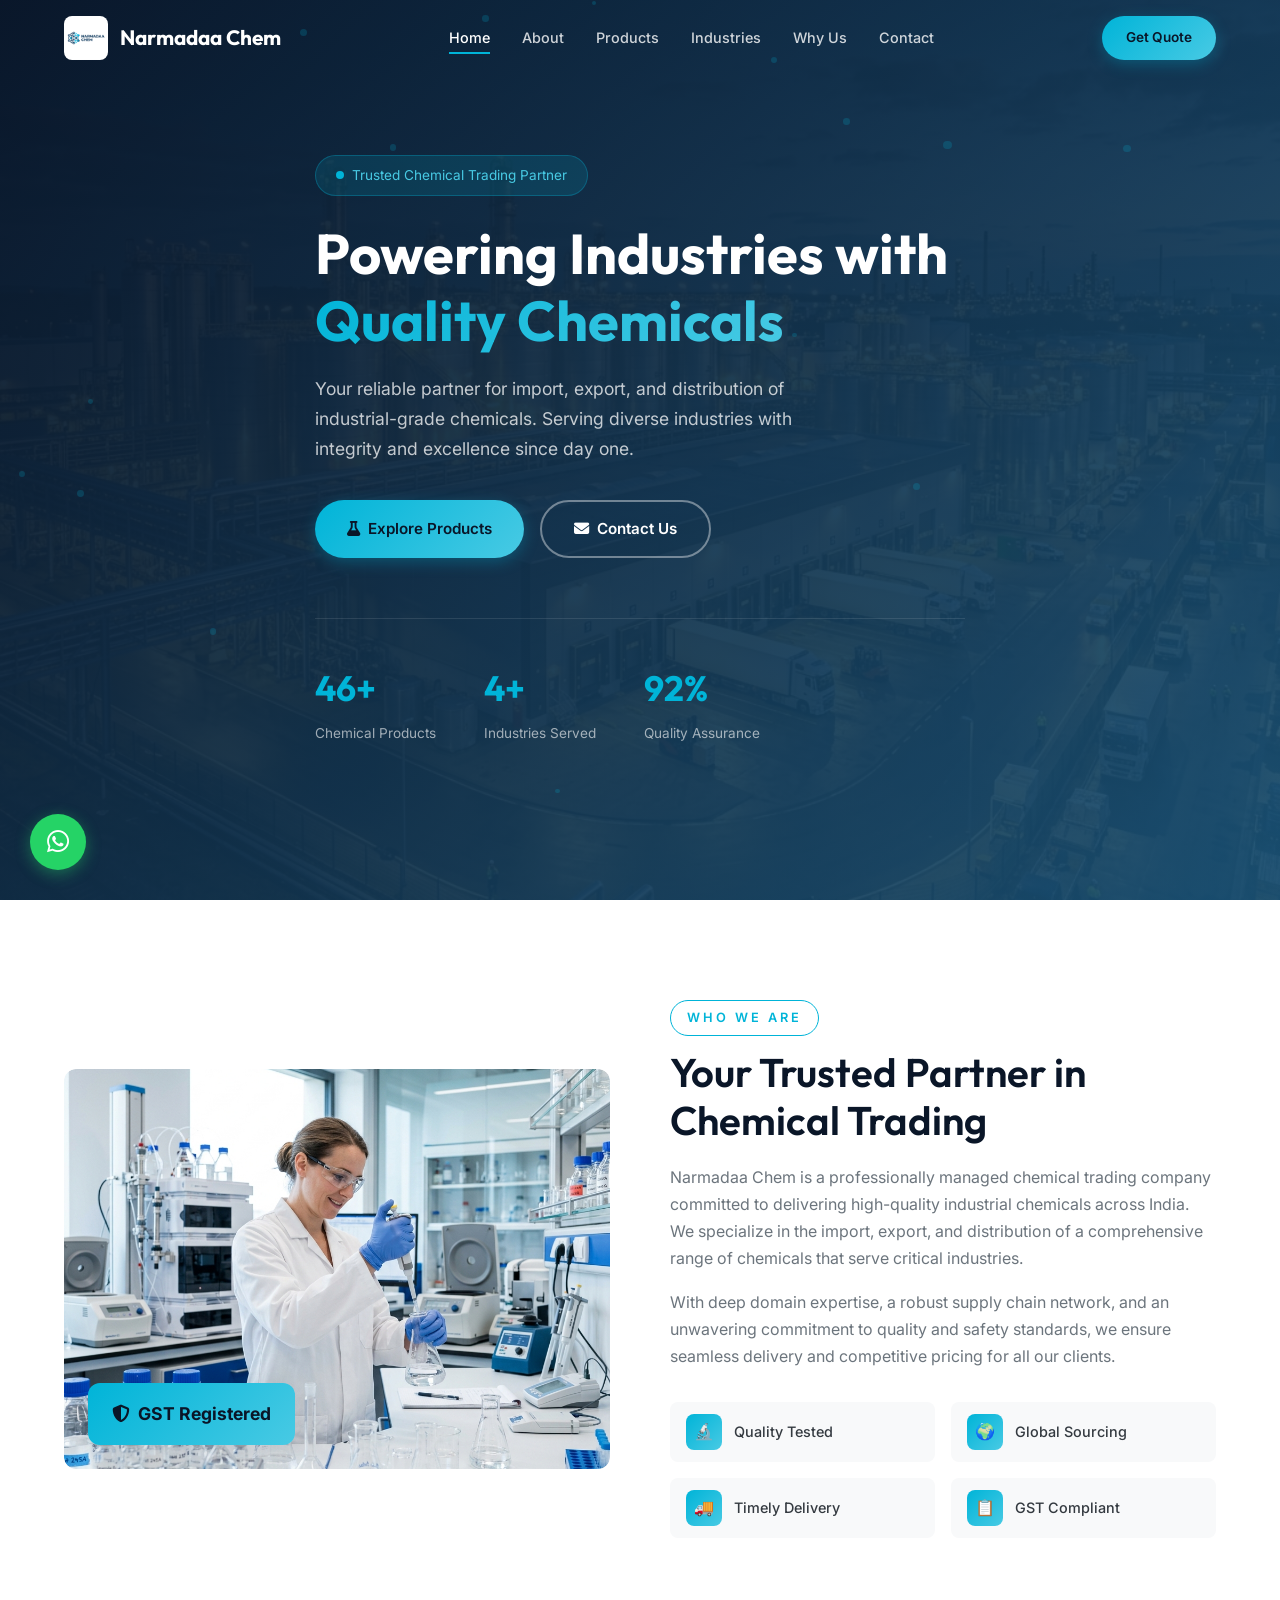
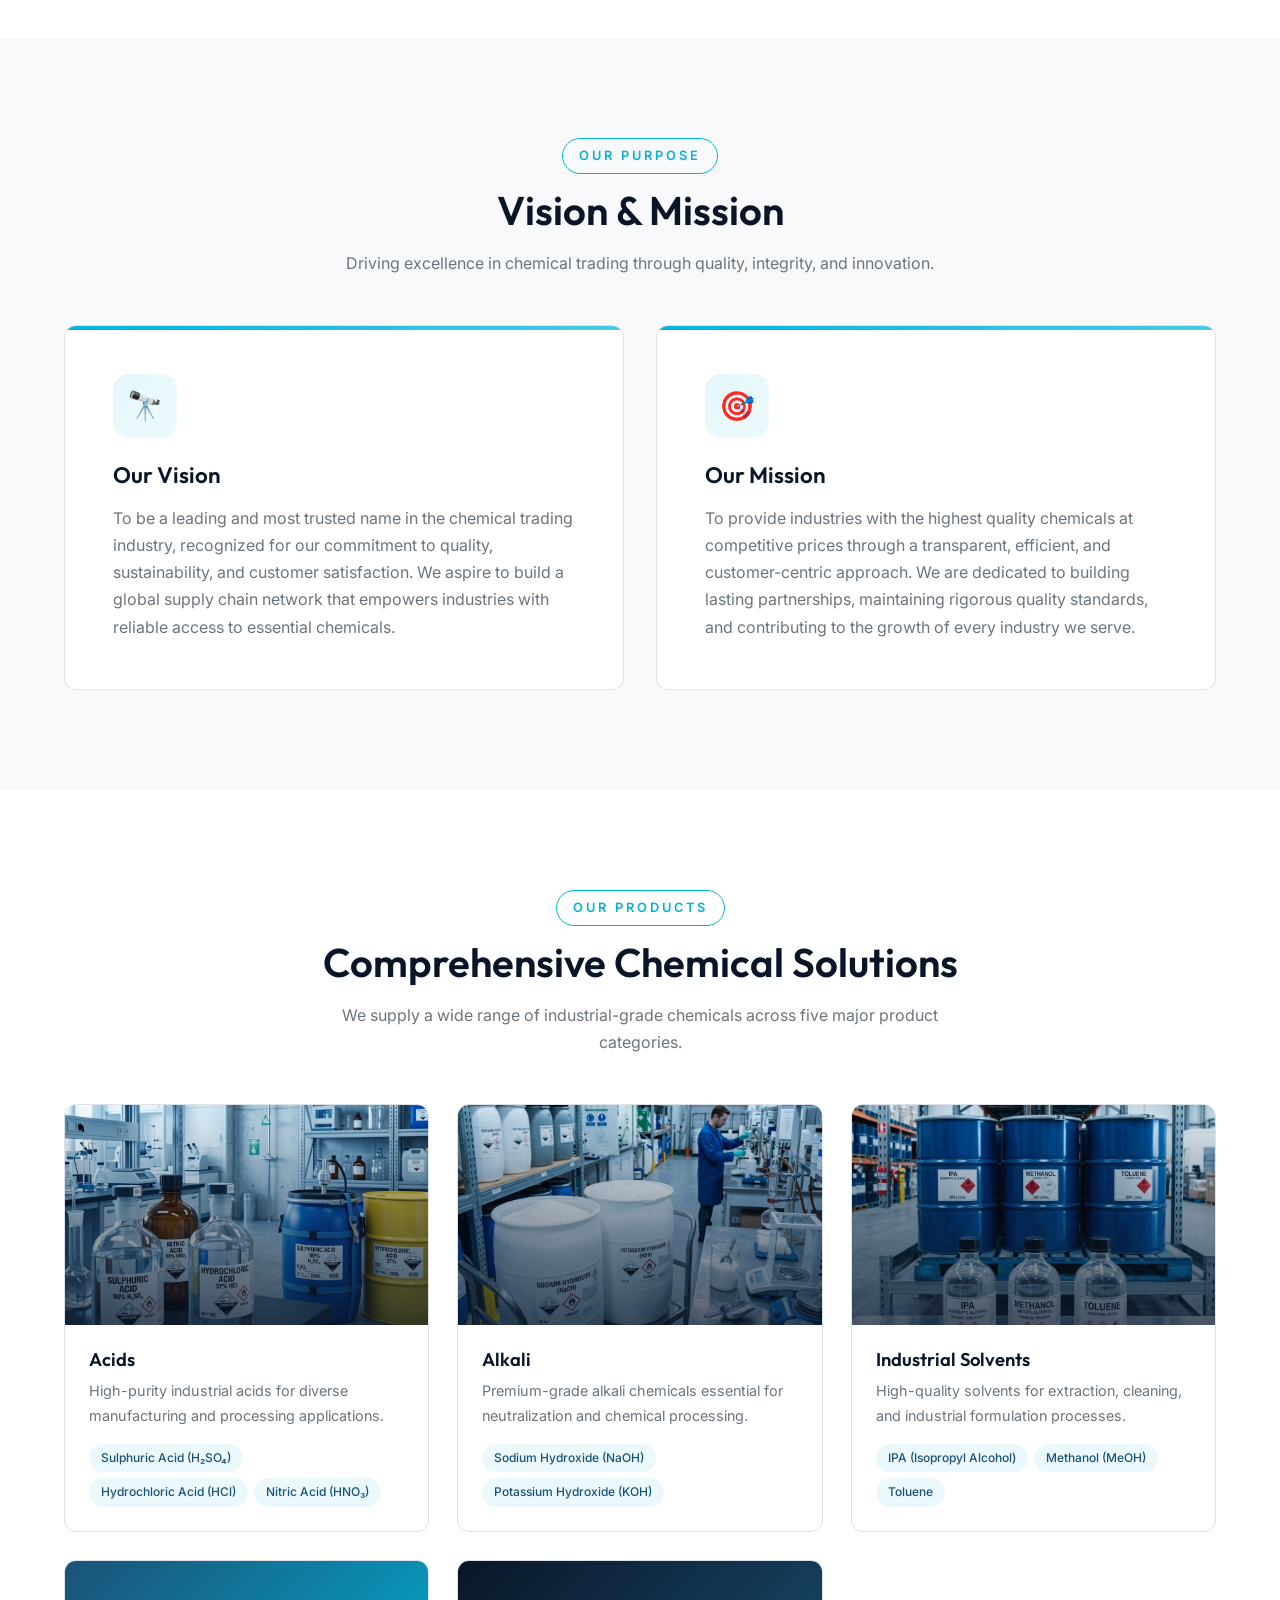
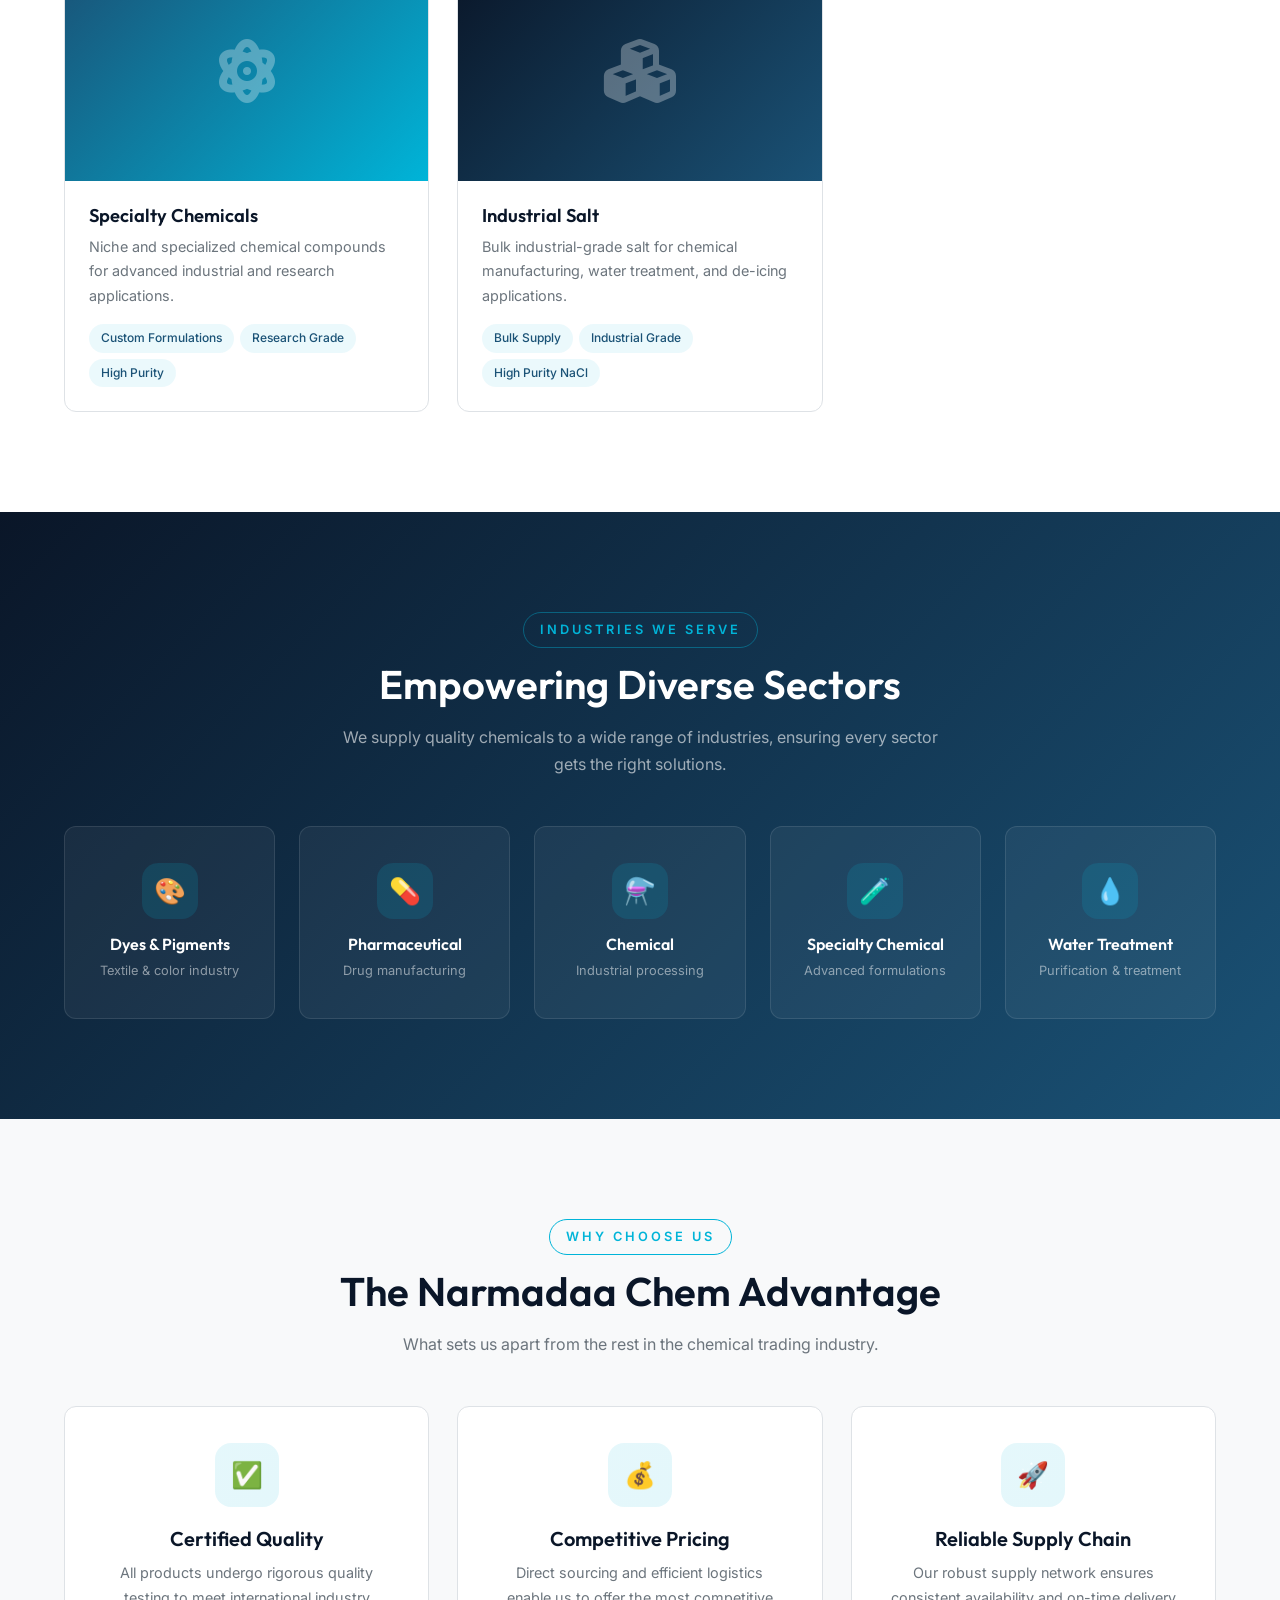
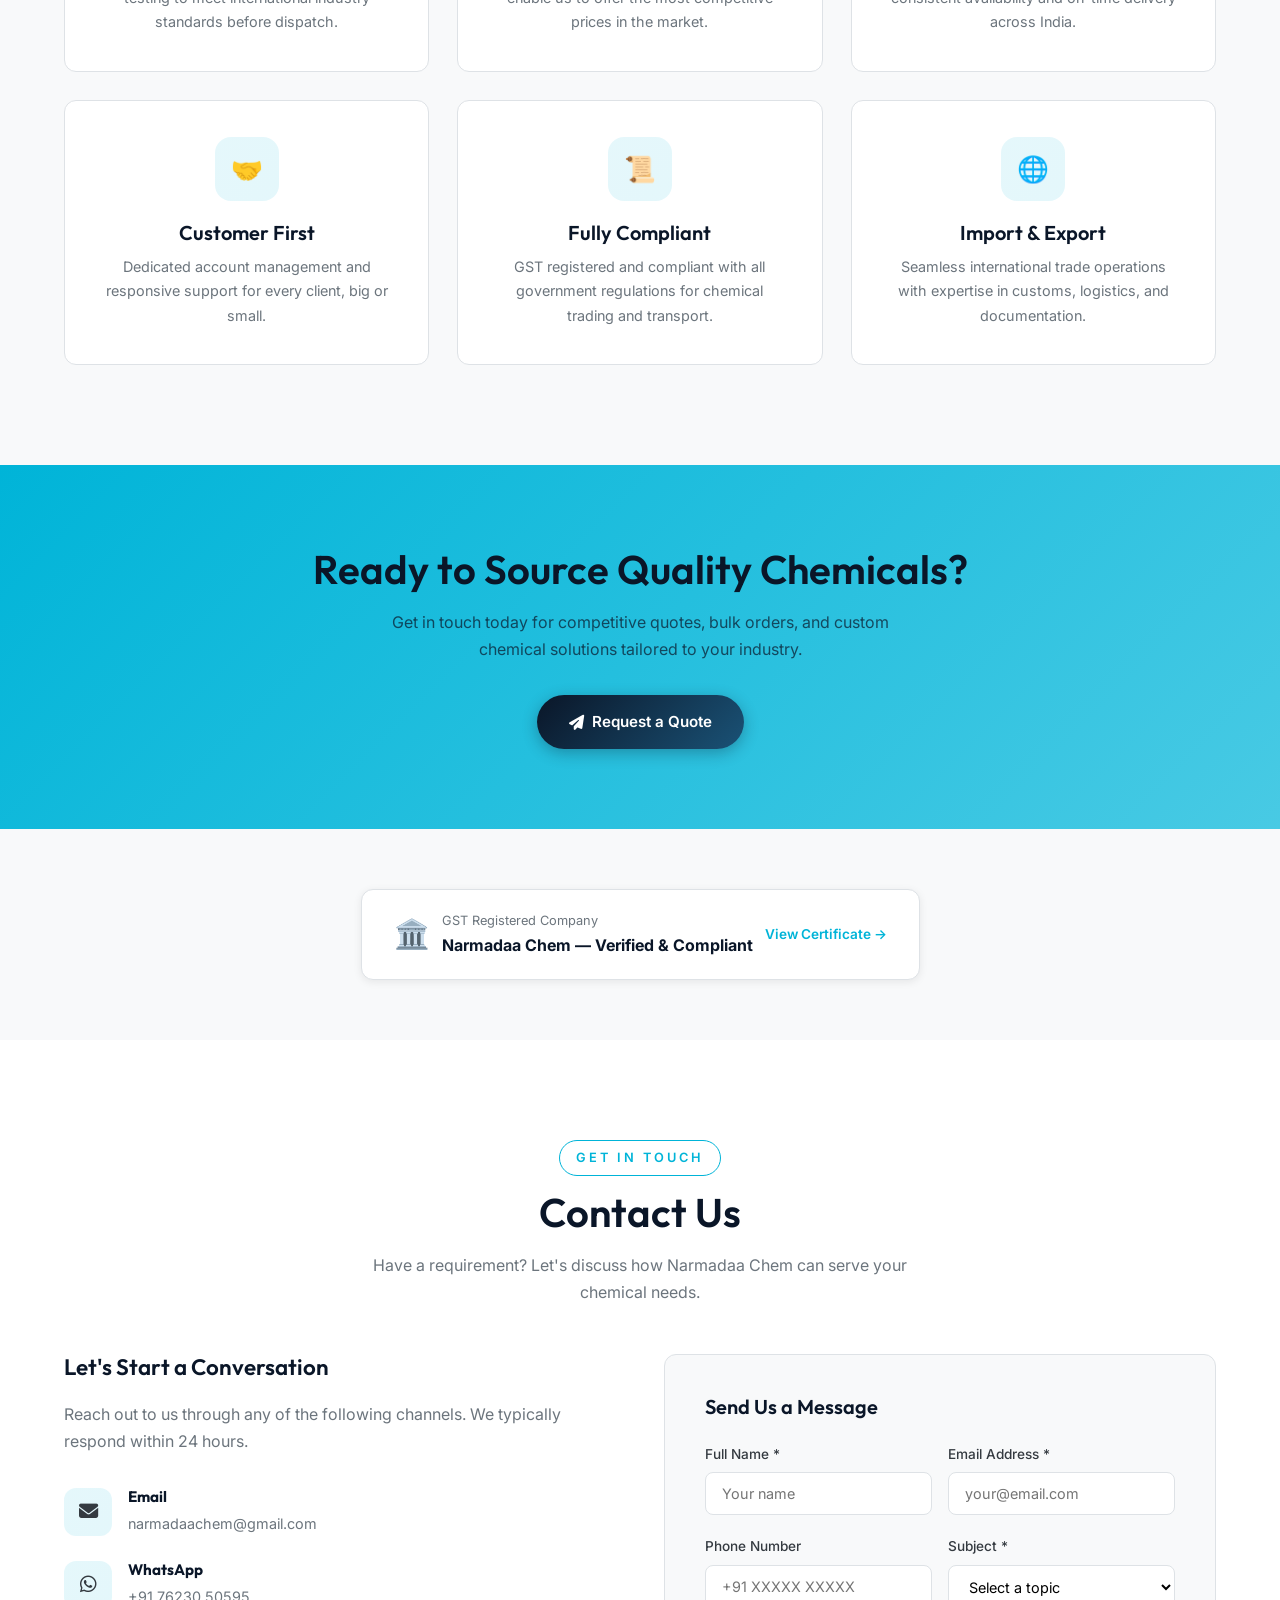
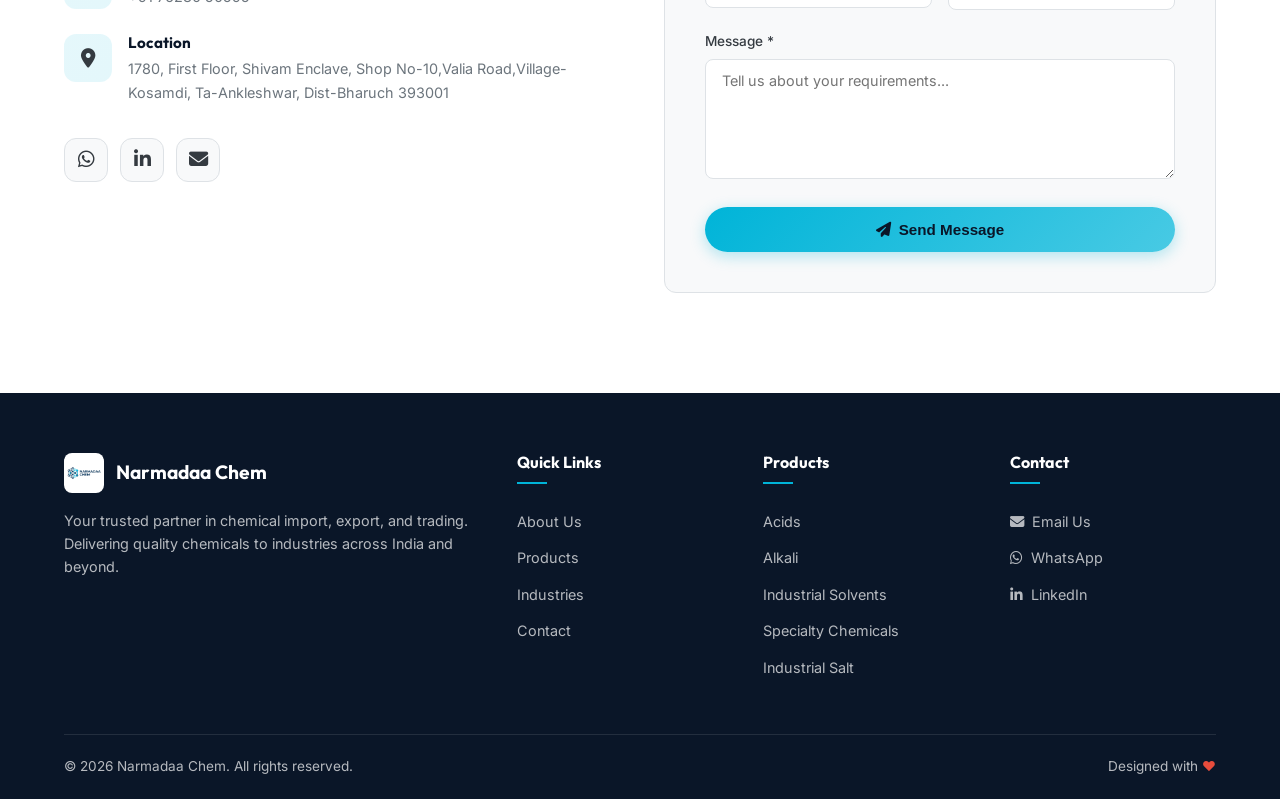
==== index.html @ c7c10500 "Add files via upload" ====
<!DOCTYPE html>
<html lang="en">

<head>
  <meta charset="UTF-8">
  <meta name="viewport" content="width=device-width, initial-scale=1.0">
  <title>Narmadaa Chem — Import, Export &amp; Chemical Trading</title>
  <meta name="description"
    content="Narmadaa Chem is a trusted chemical trading company specializing in import, export, and distribution of industrial chemicals including acids, alkalis, solvents, specialty chemicals, and industrial salt.">
  <meta name="keywords"
    content="chemical trading, import export, sulphuric acid, hydrochloric acid, sodium hydroxide, industrial chemicals, India">
  <link rel="icon" href="assets/images/logo.png" type="image/png">
  <link rel="preconnect" href="https://fonts.googleapis.com">
  <link rel="preconnect" href="https://fonts.gstatic.com" crossorigin>
  <link
    href="https://fonts.googleapis.com/css2?family=Inter:wght@400;500;600;700&family=Outfit:wght@500;600;700;800&display=swap"
    rel="stylesheet">
  <link rel="stylesheet" href="https://cdnjs.cloudflare.com/ajax/libs/font-awesome/6.5.1/css/all.min.css">
  <link rel="stylesheet" href="css/style.css">
</head>

<body>

  <!-- ===== NAVBAR ===== -->
  <nav class="navbar" id="navbar">
    <div class="container">
      <a href="#hero" class="nav-logo">
        <img src="assets/images/logo.png" alt="Narmadaa Chem Logo">
        <span>Narmadaa Chem</span>
      </a>
      <div class="nav-links">
        <a href="#hero" class="active">Home</a>
        <a href="#about">About</a>
        <a href="#products">Products</a>
        <a href="#industries">Industries</a>
        <a href="#why-us">Why Us</a>
        <a href="#contact">Contact</a>
      </div>
      <div class="nav-cta">
        <a href="#contact" class="btn btn-primary">Get Quote</a>
      </div>
      <button class="hamburger" aria-label="Toggle menu">
        <span></span><span></span><span></span>
      </button>
    </div>
  </nav>

  <!-- ===== MOBILE NAV ===== -->
  <div class="mobile-nav">
    <button class="close-btn">&times;</button>
    <a href="#hero">Home</a>
    <a href="#about">About</a>
    <a href="#products">Products</a>
    <a href="#industries">Industries</a>
    <a href="#why-us">Why Us</a>
    <a href="#contact">Contact</a>
  </div>

  <!-- ===== HERO ===== -->
  <section class="hero" id="hero">
    <div class="hero-bg"><img src="assets/images/hero-bg.png" alt="Chemical facility"></div>
    <div class="hero-overlay"></div>
    <div class="hero-particles"></div>
    <div class="container">
      <div class="hero-content">
        <div class="hero-badge"><span class="dot"></span> Trusted Chemical Trading Partner</div>
        <h1>Powering Industries with <span class="highlight">Quality Chemicals</span></h1>
        <p class="hero-text">Your reliable partner for import, export, and distribution of industrial-grade chemicals.
          Serving diverse industries with integrity and excellence since day one.</p>
        <div class="hero-buttons">
          <a href="#products" class="btn btn-primary"><i class="fas fa-flask"></i> Explore Products</a>
          <a href="#contact" class="btn btn-outline"><i class="fas fa-envelope"></i> Contact Us</a>
        </div>
        <div class="hero-stats">
          <div class="hero-stat">
            <div class="number"><span class="counter" data-target="50" data-suffix="+">0</span></div>
            <div class="label">Chemical Products</div>
          </div>
          <div class="hero-stat">
            <div class="number"><span class="counter" data-target="5" data-suffix="+">0</span></div>
            <div class="label">Industries Served</div>
          </div>
          <div class="hero-stat">
            <div class="number"><span class="counter" data-target="100" data-suffix="%">0</span></div>
            <div class="label">Quality Assurance</div>
          </div>
        </div>
      </div>
    </div>
  </section>

  <!-- ===== ABOUT ===== -->
  <section class="about" id="about">
    <div class="container">
      <div class="about-grid">
        <div class="about-image fade-up">
          <img src="assets/images/about.png" alt="Quality lab testing">
          <div class="about-image-badge"><i class="fas fa-shield-halved"></i>&nbsp; GST Registered</div>
        </div>
        <div class="about-text fade-up">
          <span class="section-label">Who We Are</span>
          <h2 class="section-title">Your Trusted Partner in Chemical Trading</h2>
          <p>Narmadaa Chem is a professionally managed chemical trading company committed to delivering high-quality
            industrial chemicals across India. We specialize in the import, export, and distribution of a comprehensive
            range of chemicals that serve critical industries.</p>
          <p>With deep domain expertise, a robust supply chain network, and an unwavering commitment to quality and
            safety standards, we ensure seamless delivery and competitive pricing for all our clients.</p>
          <div class="about-features">
            <div class="about-feature">
              <div class="icon">🔬</div><span>Quality Tested</span>
            </div>
            <div class="about-feature">
              <div class="icon">🌍</div><span>Global Sourcing</span>
            </div>
            <div class="about-feature">
              <div class="icon">🚚</div><span>Timely Delivery</span>
            </div>
            <div class="about-feature">
              <div class="icon">📋</div><span>GST Compliant</span>
            </div>
          </div>
        </div>
      </div>
    </div>
  </section>

  <!-- ===== VISION & MISSION ===== -->
  <section class="vision-mission" id="vision-mission">
    <div class="container">
      <div class="section-header fade-up">
        <span class="section-label">Our Purpose</span>
        <h2 class="section-title">Vision &amp; Mission</h2>
        <p class="section-desc">Driving excellence in chemical trading through quality, integrity, and innovation.</p>
      </div>
      <div class="vm-grid">
        <div class="vm-card fade-up">
          <div class="vm-icon">🔭</div>
          <h3>Our Vision</h3>
          <p>To be a leading and most trusted name in the chemical trading industry, recognized for our commitment to
            quality, sustainability, and customer satisfaction. We aspire to build a global supply chain network that
            empowers industries with reliable access to essential chemicals.</p>
        </div>
        <div class="vm-card fade-up">
          <div class="vm-icon">🎯</div>
          <h3>Our Mission</h3>
          <p>To provide industries with the highest quality chemicals at competitive prices through a transparent,
            efficient, and customer-centric approach. We are dedicated to building lasting partnerships, maintaining
            rigorous quality standards, and contributing to the growth of every industry we serve.</p>
        </div>
      </div>
    </div>
  </section>

  <!-- ===== PRODUCTS ===== -->
  <section class="products" id="products">
    <div class="container">
      <div class="section-header fade-up">
        <span class="section-label">Our Products</span>
        <h2 class="section-title">Comprehensive Chemical Solutions</h2>
        <p class="section-desc">We supply a wide range of industrial-grade chemicals across five major product
          categories.</p>
      </div>
      <div class="products-grid">

        <div class="product-card fade-up">
          <div class="product-card-img">
            <img src="assets/images/acids.png" alt="Industrial Acids">
            <div class="product-overlay"></div>
          </div>
          <div class="product-card-body">
            <h3>Acids</h3>
            <p>High-purity industrial acids for diverse manufacturing and processing applications.</p>
            <div class="product-tags">
              <span class="product-tag">Sulphuric Acid (H₂SO₄)</span>
              <span class="product-tag">Hydrochloric Acid (HCl)</span>
              <span class="product-tag">Nitric Acid (HNO₃)</span>
            </div>
          </div>
        </div>

        <div class="product-card fade-up">
          <div class="product-card-img">
            <img src="assets/images/alkali.png" alt="Alkali Chemicals">
            <div class="product-overlay"></div>
          </div>
          <div class="product-card-body">
            <h3>Alkali</h3>
            <p>Premium-grade alkali chemicals essential for neutralization and chemical processing.</p>
            <div class="product-tags">
              <span class="product-tag">Sodium Hydroxide (NaOH)</span>
              <span class="product-tag">Potassium Hydroxide (KOH)</span>
            </div>
          </div>
        </div>

        <div class="product-card fade-up">
          <div class="product-card-img">
            <img src="assets/images/solvents.png" alt="Industrial Solvents">
            <div class="product-overlay"></div>
          </div>
          <div class="product-card-body">
            <h3>Industrial Solvents</h3>
            <p>High-quality solvents for extraction, cleaning, and industrial formulation processes.</p>
            <div class="product-tags">
              <span class="product-tag">IPA (Isopropyl Alcohol)</span>
              <span class="product-tag">Methanol (MeOH)</span>
              <span class="product-tag">Toluene</span>
            </div>
          </div>
        </div>

        <div class="product-card fade-up">
          <div class="product-card-img gradient-specialty"
            style="display:flex;align-items:center;justify-content:center;background:linear-gradient(135deg,#1a5276,#00b4d8);">
            <i class="fas fa-atom" style="font-size:4rem;color:rgba(255,255,255,0.3);"></i>
          </div>
          <div class="product-card-body">
            <h3>Specialty Chemicals</h3>
            <p>Niche and specialized chemical compounds for advanced industrial and research applications.</p>
            <div class="product-tags">
              <span class="product-tag">Custom Formulations</span>
              <span class="product-tag">Research Grade</span>
              <span class="product-tag">High Purity</span>
            </div>
          </div>
        </div>

        <div class="product-card fade-up">
          <div class="product-card-img gradient-salt"
            style="display:flex;align-items:center;justify-content:center;background:linear-gradient(135deg,#0a1628,#1a5276);">
            <i class="fas fa-cubes" style="font-size:4rem;color:rgba(255,255,255,0.3);"></i>
          </div>
          <div class="product-card-body">
            <h3>Industrial Salt</h3>
            <p>Bulk industrial-grade salt for chemical manufacturing, water treatment, and de-icing applications.</p>
            <div class="product-tags">
              <span class="product-tag">Bulk Supply</span>
              <span class="product-tag">Industrial Grade</span>
              <span class="product-tag">High Purity NaCl</span>
            </div>
          </div>
        </div>

      </div>
    </div>
  </section>

  <!-- ===== INDUSTRIES ===== -->
  <section class="industries" id="industries">
    <div class="container">
      <div class="section-header fade-up">
        <span class="section-label">Industries We Serve</span>
        <h2 class="section-title">Empowering Diverse Sectors</h2>
        <p class="section-desc">We supply quality chemicals to a wide range of industries, ensuring every sector gets
          the right solutions.</p>
      </div>
      <div class="industries-grid">
        <div class="industry-card fade-up">
          <div class="industry-icon">🎨</div>
          <h3>Dyes &amp; Pigments</h3>
          <p>Textile &amp; color industry</p>
        </div>
        <div class="industry-card fade-up">
          <div class="industry-icon">💊</div>
          <h3>Pharmaceutical</h3>
          <p>Drug manufacturing</p>
        </div>
        <div class="industry-card fade-up">
          <div class="industry-icon">⚗️</div>
          <h3>Chemical</h3>
          <p>Industrial processing</p>
        </div>
        <div class="industry-card fade-up">
          <div class="industry-icon">🧪</div>
          <h3>Specialty Chemical</h3>
          <p>Advanced formulations</p>
        </div>
        <div class="industry-card fade-up">
          <div class="industry-icon">💧</div>
          <h3>Water Treatment</h3>
          <p>Purification &amp; treatment</p>
        </div>
      </div>
    </div>
  </section>

  <!-- ===== WHY CHOOSE US ===== -->
  <section class="why-us" id="why-us">
    <div class="container">
      <div class="section-header fade-up">
        <span class="section-label">Why Choose Us</span>
        <h2 class="section-title">The Narmadaa Chem Advantage</h2>
        <p class="section-desc">What sets us apart from the rest in the chemical trading industry.</p>
      </div>
      <div class="why-grid">
        <div class="why-card fade-up">
          <div class="icon">✅</div>
          <h3>Certified Quality</h3>
          <p>All products undergo rigorous quality testing to meet international industry standards before dispatch.</p>
        </div>
        <div class="why-card fade-up">
          <div class="icon">💰</div>
          <h3>Competitive Pricing</h3>
          <p>Direct sourcing and efficient logistics enable us to offer the most competitive prices in the market.</p>
        </div>
        <div class="why-card fade-up">
          <div class="icon">🚀</div>
          <h3>Reliable Supply Chain</h3>
          <p>Our robust supply network ensures consistent availability and on-time delivery across India.</p>
        </div>
        <div class="why-card fade-up">
          <div class="icon">🤝</div>
          <h3>Customer First</h3>
          <p>Dedicated account management and responsive support for every client, big or small.</p>
        </div>
        <div class="why-card fade-up">
          <div class="icon">📜</div>
          <h3>Fully Compliant</h3>
          <p>GST registered and compliant with all government regulations for chemical trading and transport.</p>
        </div>
        <div class="why-card fade-up">
          <div class="icon">🌐</div>
          <h3>Import &amp; Export</h3>
          <p>Seamless international trade operations with expertise in customs, logistics, and documentation.</p>
        </div>
      </div>
    </div>
  </section>

  <!-- ===== CTA BANNER ===== -->
  <section class="cta-banner">
    <div class="container">
      <h2>Ready to Source Quality Chemicals?</h2>
      <p>Get in touch today for competitive quotes, bulk orders, and custom chemical solutions tailored to your
        industry.</p>
      <a href="#contact" class="btn btn-dark"><i class="fas fa-paper-plane"></i> Request a Quote</a>
    </div>
  </section>

  <!-- ===== GST SECTION ===== -->
  <section class="gst-section" id="gst">
    <div class="container">
      <div class="gst-badge fade-up">
        <div class="icon">🏛️</div>
        <div class="gst-badge-text">
          <span>GST Registered Company</span>
          <strong>Narmadaa Chem — Verified &amp; Compliant</strong>
        </div>
        <a href="assets/docs/gst-certificate.pdf" target="_blank" rel="noopener">View Certificate →</a>
      </div>
    </div>
  </section>

  <!-- ===== CONTACT ===== -->
  <section class="contact" id="contact">
    <div class="container">
      <div class="section-header fade-up">
        <span class="section-label">Get In Touch</span>
        <h2 class="section-title">Contact Us</h2>
        <p class="section-desc">Have a requirement? Let's discuss how Narmadaa Chem can serve your chemical needs.</p>
      </div>
      <div class="contact-grid">
        <div class="contact-info fade-up">
          <h3>Let's Start a Conversation</h3>
          <p>Reach out to us through any of the following channels. We typically respond within 24 hours.</p>
          <div class="contact-item">
            <div class="icon"><i class="fas fa-envelope"></i></div>
            <div>
              <h4>Email</h4>
              <a href="mailto:narmadaachem@gmail.com">narmadaachem@gmail.com</a>
            </div>
          </div>
          <div class="contact-item">
            <div class="icon"><i class="fab fa-whatsapp"></i></div>
            <div>
              <h4>WhatsApp</h4>
              <a href="https://wa.me/917623050595" target="_blank" rel="noopener">+91 76230 50595</a>
            </div>
          </div>
          <div class="contact-item">
            <div class="icon"><i class="fas fa-map-marker-alt"></i></div>
            <div>
              <h4>Location</h4>
              <p>1780, First Floor, Shivam Enclave, Shop No-10,Valia Road,Village-Kosamdi, Ta-Ankleshwar, Dist-Bharuch
                393001</p>
            </div>
          </div>
          <div class="social-links">
            <a href="https://wa.me/917623050595" target="_blank" rel="noopener" class="social-link"
              aria-label="WhatsApp"><i class="fab fa-whatsapp"></i></a>
            <a href="#" target="_blank" rel="noopener" class="social-link" aria-label="LinkedIn"><i
                class="fab fa-linkedin-in"></i></a>
            <a href="mailto:narmadaachem@gmail.com" class="social-link" aria-label="Email"><i
                class="fas fa-envelope"></i></a>
          </div>
        </div>
        <div class="contact-form-wrap fade-up">
          <h3>Send Us a Message</h3>
          <form id="contactForm">
            <div class="form-row">
              <div class="form-group">
                <label for="name">Full Name *</label>
                <input type="text" id="name" name="name" placeholder="Your name" required>
              </div>
              <div class="form-group">
                <label for="email">Email Address *</label>
                <input type="email" id="email" name="email" placeholder="your@email.com" required>
              </div>
            </div>
            <div class="form-row">
              <div class="form-group">
                <label for="phone">Phone Number</label>
                <input type="tel" id="phone" name="phone" placeholder="+91 XXXXX XXXXX">
              </div>
              <div class="form-group">
                <label for="subject">Subject *</label>
                <select id="subject" name="subject" required>
                  <option value="">Select a topic</option>
                  <option value="Product Inquiry">Product Inquiry</option>
                  <option value="Bulk Order">Bulk Order</option>
                  <option value="Price Quote">Price Quote</option>
                  <option value="Partnership">Partnership</option>
                  <option value="Other">Other</option>
                </select>
              </div>
            </div>
            <div class="form-group">
              <label for="message">Message *</label>
              <textarea id="message" name="message" placeholder="Tell us about your requirements..."
                required></textarea>
            </div>
            <button type="submit" class="btn btn-primary form-submit"><i class="fas fa-paper-plane"></i> Send
              Message</button>
          </form>
        </div>
      </div>
    </div>
  </section>

  <!-- ===== FOOTER ===== -->
  <footer class="footer">
    <div class="container">
      <div class="footer-grid">
        <div class="footer-brand">
          <a href="#hero" class="nav-logo">
            <img src="assets/images/logo.png" alt="Narmadaa Chem" style="height:40px;border-radius:8px;">
            <span style="color:#fff;font-family:'Outfit',sans-serif;font-weight:700;font-size:1.2rem;">Narmadaa
              Chem</span>
          </a>
          <p>Your trusted partner in chemical import, export, and trading. Delivering quality chemicals to industries
            across India and beyond.</p>
        </div>
        <div class="footer-col">
          <h4>Quick Links</h4>
          <a href="#about">About Us</a>
          <a href="#products">Products</a>
          <a href="#industries">Industries</a>
          <a href="#contact">Contact</a>
        </div>
        <div class="footer-col">
          <h4>Products</h4>
          <a href="#products">Acids</a>
          <a href="#products">Alkali</a>
          <a href="#products">Industrial Solvents</a>
          <a href="#products">Specialty Chemicals</a>
          <a href="#products">Industrial Salt</a>
        </div>
        <div class="footer-col">
          <h4>Contact</h4>
          <a href="mailto:narmadaachem@gmail.com"><i class="fas fa-envelope"></i>&nbsp; Email Us</a>
          <a href="https://wa.me/917623050595" target="_blank" rel="noopener"><i class="fab fa-whatsapp"></i>&nbsp;
            WhatsApp</a>
          <a href="#" target="_blank" rel="noopener"><i class="fab fa-linkedin-in"></i>&nbsp; LinkedIn</a>
        </div>
      </div>
      <div class="footer-bottom">
        <p>&copy; <span id="year">2026</span> Narmadaa Chem. All rights reserved.</p>
        <p>Designed with <span style="color:#e74c3c;">♥</span></p>
      </div>
    </div>
  </footer>

  <!-- ===== FLOATING BUTTONS ===== -->
  <a href="https://wa.me/917623050595" target="_blank" rel="noopener" class="whatsapp-float"
    aria-label="Chat on WhatsApp"><i class="fab fa-whatsapp"></i></a>
  <button class="back-to-top" aria-label="Back to top"><i class="fas fa-arrow-up"></i></button>

  <script src="js/main.js"></script>
</body>

</html>
---- css/style.css ----
/* ===== CSS Variables ===== */
:root {
  --navy: #0a1628;
  --navy-light: #132240;
  --blue: #1a5276;
  --cyan: #00b4d8;
  --cyan-light: #48cae4;
  --white: #ffffff;
  --gray-50: #f8f9fa;
  --gray-100: #e9ecef;
  --gray-200: #dee2e6;
  --gray-600: #6c757d;
  --gray-800: #343a40;
  --gradient-primary: linear-gradient(135deg, var(--navy) 0%, var(--blue) 100%);
  --gradient-accent: linear-gradient(135deg, var(--cyan) 0%, var(--cyan-light) 100%);
  --shadow-sm: 0 2px 8px rgba(0,0,0,0.08);
  --shadow-md: 0 4px 20px rgba(0,0,0,0.12);
  --shadow-lg: 0 8px 40px rgba(0,0,0,0.16);
  --radius: 12px;
  --transition: all 0.3s cubic-bezier(0.4, 0, 0.2, 1);
}

/* ===== Reset & Base ===== */
*, *::before, *::after { box-sizing: border-box; margin: 0; padding: 0; }
html { scroll-behavior: smooth; scroll-padding-top: 80px; }
body {
  font-family: 'Inter', sans-serif;
  color: var(--gray-800);
  line-height: 1.7;
  overflow-x: hidden;
  background: var(--white);
}
a { text-decoration: none; color: inherit; }
ul { list-style: none; }
img { max-width: 100%; display: block; }
.container { max-width: 1200px; margin: 0 auto; padding: 0 24px; }

/* ===== Typography ===== */
h1, h2, h3, h4 { font-family: 'Outfit', sans-serif; color: var(--navy); line-height: 1.2; }
h1 { font-size: clamp(2.2rem, 5vw, 3.5rem); font-weight: 700; }
h2 { font-size: clamp(1.8rem, 4vw, 2.5rem); font-weight: 600; }
h3 { font-size: 1.25rem; font-weight: 600; }
.section-label {
  display: inline-block; font-size: 0.8rem; font-weight: 600; text-transform: uppercase;
  letter-spacing: 3px; color: var(--cyan); margin-bottom: 12px;
  padding: 6px 16px; border: 1px solid var(--cyan); border-radius: 50px;
}
.section-title { margin-bottom: 16px; }
.section-desc { color: var(--gray-600); max-width: 600px; margin: 0 auto 48px; }
.section-header { text-align: center; margin-bottom: 48px; }

/* ===== Buttons ===== */
.btn {
  display: inline-flex; align-items: center; gap: 8px;
  padding: 14px 32px; border-radius: 50px; font-weight: 600;
  font-size: 0.95rem; cursor: pointer; border: none;
  transition: var(--transition); position: relative; overflow: hidden;
}
.btn-primary {
  background: var(--gradient-accent); color: var(--navy);
  box-shadow: 0 4px 15px rgba(0,180,216,0.3);
}
.btn-primary:hover { transform: translateY(-2px); box-shadow: 0 6px 25px rgba(0,180,216,0.4); }
.btn-outline {
  background: transparent; color: var(--white);
  border: 2px solid rgba(255,255,255,0.4);
}
.btn-outline:hover { background: rgba(255,255,255,0.1); border-color: var(--white); }
.btn-dark {
  background: var(--gradient-primary); color: var(--white);
  box-shadow: 0 4px 15px rgba(10,22,40,0.3);
}
.btn-dark:hover { transform: translateY(-2px); box-shadow: 0 6px 25px rgba(10,22,40,0.4); }

/* ===== Navbar ===== */
.navbar {
  position: fixed; top: 0; left: 0; right: 0; z-index: 1000;
  padding: 16px 0; transition: var(--transition);
}
.navbar.scrolled {
  background: rgba(10,22,40,0.95); backdrop-filter: blur(20px);
  padding: 10px 0; box-shadow: var(--shadow-md);
}
.navbar .container { display: flex; align-items: center; justify-content: space-between; }
.nav-logo { display: flex; align-items: center; gap: 12px; }
.nav-logo img { height: 44px; border-radius: 8px; }
.nav-logo span { font-family: 'Outfit', sans-serif; font-size: 1.3rem; font-weight: 700; color: var(--white); }
.nav-links { display: flex; align-items: center; gap: 32px; }
.nav-links a {
  color: rgba(255,255,255,0.8); font-size: 0.9rem; font-weight: 500;
  transition: var(--transition); position: relative;
}
.nav-links a:hover, .nav-links a.active { color: var(--white); }
.nav-links a::after {
  content: ''; position: absolute; bottom: -4px; left: 0;
  width: 0; height: 2px; background: var(--cyan); transition: var(--transition);
}
.nav-links a:hover::after, .nav-links a.active::after { width: 100%; }
.nav-cta .btn { padding: 10px 24px; font-size: 0.85rem; }
.hamburger { display: none; flex-direction: column; gap: 5px; cursor: pointer; background: none; border: none; padding: 4px; }
.hamburger span { width: 24px; height: 2px; background: var(--white); transition: var(--transition); display: block; }

/* ===== Hero ===== */
.hero {
  position: relative; min-height: 100vh; display: flex; align-items: center;
  background: var(--gradient-primary); overflow: hidden;
}
.hero-bg {
  position: absolute; inset: 0; z-index: 1;
}
.hero-bg img { width: 100%; height: 100%; object-fit: cover; opacity: 0.25; }
.hero-overlay {
  position: absolute; inset: 0; z-index: 2;
  background: linear-gradient(135deg, rgba(10,22,40,0.85) 0%, rgba(26,82,118,0.7) 100%);
}
.hero .container { position: relative; z-index: 3; }
.hero-content { max-width: 650px; }
.hero-badge {
  display: inline-flex; align-items: center; gap: 8px;
  background: rgba(0,180,216,0.15); border: 1px solid rgba(0,180,216,0.3);
  padding: 8px 20px; border-radius: 50px; margin-bottom: 24px;
  font-size: 0.85rem; color: var(--cyan-light);
}
.hero-badge .dot { width: 8px; height: 8px; border-radius: 50%; background: var(--cyan); animation: pulse 2s infinite; }
.hero h1 { color: var(--white); margin-bottom: 20px; }
.hero h1 .highlight { background: var(--gradient-accent); -webkit-background-clip: text; -webkit-text-fill-color: transparent; }
.hero-text { color: rgba(255,255,255,0.75); font-size: 1.1rem; margin-bottom: 36px; max-width: 520px; }
.hero-buttons { display: flex; gap: 16px; flex-wrap: wrap; }
.hero-stats {
  display: flex; gap: 48px; margin-top: 60px; padding-top: 40px;
  border-top: 1px solid rgba(255,255,255,0.1);
}
.hero-stat .number { font-family: 'Outfit', sans-serif; font-size: 2.2rem; font-weight: 700; color: var(--cyan); }
.hero-stat .label { font-size: 0.85rem; color: rgba(255,255,255,0.6); margin-top: 4px; }
.hero-particles {
  position: absolute; inset: 0; z-index: 2; pointer-events: none; overflow: hidden;
}
.particle {
  position: absolute; border-radius: 50%; background: rgba(0,180,216,0.2);
  animation: float 15s infinite ease-in-out;
}
@keyframes float {
  0%, 100% { transform: translateY(0) rotate(0deg); opacity: 0.3; }
  50% { transform: translateY(-100px) rotate(180deg); opacity: 0.8; }
}
@keyframes pulse { 0%, 100% { opacity: 1; } 50% { opacity: 0.4; } }

/* ===== About ===== */
.about { padding: 100px 0; background: var(--white); }
.about-grid { display: grid; grid-template-columns: 1fr 1fr; gap: 60px; align-items: center; }
.about-image { position: relative; border-radius: var(--radius); overflow: hidden; }
.about-image img { width: 100%; height: 400px; object-fit: cover; border-radius: var(--radius); }
.about-image-badge {
  position: absolute; bottom: 24px; left: 24px;
  background: var(--gradient-accent); padding: 16px 24px; border-radius: var(--radius);
  color: var(--navy); font-weight: 700; font-size: 1.1rem;
  box-shadow: var(--shadow-lg);
}
.about-text .section-label { margin-bottom: 12px; }
.about-text h2 { margin-bottom: 20px; }
.about-text p { color: var(--gray-600); margin-bottom: 16px; }
.about-features {
  display: grid; grid-template-columns: 1fr 1fr; gap: 16px; margin-top: 32px;
}
.about-feature {
  display: flex; align-items: center; gap: 12px;
  padding: 12px 16px; background: var(--gray-50); border-radius: 8px;
}
.about-feature .icon {
  width: 36px; height: 36px; border-radius: 8px;
  background: var(--gradient-accent); display: flex; align-items: center;
  justify-content: center; font-size: 1rem; flex-shrink: 0;
}
.about-feature span { font-size: 0.9rem; font-weight: 500; }

/* ===== Vision & Mission ===== */
.vision-mission { padding: 100px 0; background: var(--gray-50); }
.vm-grid { display: grid; grid-template-columns: 1fr 1fr; gap: 32px; }
.vm-card {
  background: var(--white); border-radius: var(--radius); padding: 48px;
  border: 1px solid var(--gray-200); transition: var(--transition);
  position: relative; overflow: hidden;
}
.vm-card::before {
  content: ''; position: absolute; top: 0; left: 0; right: 0;
  height: 4px; background: var(--gradient-accent);
}
.vm-card:hover { transform: translateY(-4px); box-shadow: var(--shadow-lg); }
.vm-icon {
  width: 64px; height: 64px; border-radius: 16px;
  background: linear-gradient(135deg, rgba(0,180,216,0.1), rgba(72,202,228,0.1));
  display: flex; align-items: center; justify-content: center;
  font-size: 1.8rem; margin-bottom: 24px;
}
.vm-card h3 { font-size: 1.4rem; margin-bottom: 16px; }
.vm-card p { color: var(--gray-600); }

/* ===== Products ===== */
.products { padding: 100px 0; background: var(--white); }
.products-grid {
  display: grid; grid-template-columns: repeat(3, 1fr); gap: 28px;
}
.product-card {
  border-radius: var(--radius); overflow: hidden; background: var(--white);
  border: 1px solid var(--gray-200); transition: var(--transition);
  position: relative;
}
.product-card:hover { transform: translateY(-6px); box-shadow: var(--shadow-lg); }
.product-card-img {
  height: 220px; overflow: hidden; position: relative;
}
.product-card-img img { width: 100%; height: 100%; object-fit: cover; transition: var(--transition); }
.product-card:hover .product-card-img img { transform: scale(1.05); }
.product-card-img .product-overlay {
  position: absolute; inset: 0;
  background: linear-gradient(to top, rgba(10,22,40,0.7), transparent);
}
.product-card-body { padding: 24px; }
.product-card-body h3 { margin-bottom: 8px; font-size: 1.15rem; }
.product-card-body p { color: var(--gray-600); font-size: 0.9rem; margin-bottom: 16px; }
.product-tags { display: flex; flex-wrap: wrap; gap: 6px; }
.product-tag {
  padding: 4px 12px; background: rgba(0,180,216,0.08); color: var(--blue);
  border-radius: 50px; font-size: 0.75rem; font-weight: 500;
}
/* gradient placeholder for missing images */
.product-card-img.gradient-acids { background: linear-gradient(135deg, #e74c3c20, #f39c1220); }
.product-card-img.gradient-alkali { background: linear-gradient(135deg, #1a527620, #00b4d820); }
.product-card-img.gradient-solvents { background: linear-gradient(135deg, #2ecc7120, #00b4d820); }
.product-card-img.gradient-specialty { background: linear-gradient(135deg, #9b59b620, #3498db20); }
.product-card-img.gradient-salt { background: linear-gradient(135deg, #ecf0f120, #bdc3c720); }

/* ===== Industries ===== */
.industries { padding: 100px 0; background: var(--gradient-primary); position: relative; }
.industries .section-label { border-color: rgba(0,180,216,0.4); }
.industries .section-title { color: var(--white); }
.industries .section-desc { color: rgba(255,255,255,0.6); }
.industries-grid { display: grid; grid-template-columns: repeat(5, 1fr); gap: 24px; }
.industry-card {
  background: rgba(255,255,255,0.05); border: 1px solid rgba(255,255,255,0.1);
  border-radius: var(--radius); padding: 36px 24px; text-align: center;
  transition: var(--transition);
}
.industry-card:hover {
  background: rgba(255,255,255,0.1); border-color: var(--cyan);
  transform: translateY(-4px);
}
.industry-icon {
  width: 56px; height: 56px; margin: 0 auto 16px;
  background: rgba(0,180,216,0.15); border-radius: 16px;
  display: flex; align-items: center; justify-content: center; font-size: 1.6rem;
}
.industry-card h3 { color: var(--white); font-size: 1rem; margin-bottom: 6px; }
.industry-card p { color: rgba(255,255,255,0.5); font-size: 0.8rem; }

/* ===== Why Choose Us ===== */
.why-us { padding: 100px 0; background: var(--gray-50); }
.why-grid { display: grid; grid-template-columns: repeat(3, 1fr); gap: 28px; }
.why-card {
  background: var(--white); padding: 36px; border-radius: var(--radius);
  border: 1px solid var(--gray-200); transition: var(--transition); text-align: center;
}
.why-card:hover { transform: translateY(-4px); box-shadow: var(--shadow-lg); border-color: var(--cyan); }
.why-card .icon {
  width: 64px; height: 64px; margin: 0 auto 20px; border-radius: 16px;
  background: linear-gradient(135deg, rgba(0,180,216,0.1), rgba(72,202,228,0.15));
  display: flex; align-items: center; justify-content: center; font-size: 1.6rem;
}
.why-card h3 { margin-bottom: 10px; }
.why-card p { color: var(--gray-600); font-size: 0.9rem; }

/* ===== CTA Banner ===== */
.cta-banner {
  padding: 80px 0; background: var(--gradient-accent); text-align: center;
}
.cta-banner h2 { color: var(--navy); margin-bottom: 16px; }
.cta-banner p { color: rgba(10,22,40,0.7); margin-bottom: 32px; max-width: 500px; margin-left: auto; margin-right: auto; }

/* ===== Contact ===== */
.contact { padding: 100px 0; background: var(--white); }
.contact-grid { display: grid; grid-template-columns: 1fr 1fr; gap: 48px; }
.contact-info h3 { font-size: 1.4rem; margin-bottom: 20px; }
.contact-info > p { color: var(--gray-600); margin-bottom: 32px; }
.contact-item {
  display: flex; gap: 16px; align-items: flex-start; margin-bottom: 24px;
}
.contact-item .icon {
  width: 48px; height: 48px; border-radius: 12px; flex-shrink: 0;
  background: linear-gradient(135deg, rgba(0,180,216,0.1), rgba(72,202,228,0.15));
  display: flex; align-items: center; justify-content: center; font-size: 1.2rem;
}
.contact-item h4 { font-size: 0.95rem; margin-bottom: 4px; }
.contact-item p, .contact-item a { color: var(--gray-600); font-size: 0.9rem; }
.contact-item a:hover { color: var(--cyan); }
.social-links { display: flex; gap: 12px; margin-top: 32px; }
.social-link {
  width: 44px; height: 44px; border-radius: 12px; display: flex;
  align-items: center; justify-content: center; font-size: 1.2rem;
  background: var(--gray-50); border: 1px solid var(--gray-200);
  transition: var(--transition); cursor: pointer;
}
.social-link:hover { background: var(--gradient-accent); border-color: var(--cyan); transform: translateY(-2px); }
.contact-form-wrap {
  background: var(--gray-50); padding: 40px; border-radius: var(--radius);
  border: 1px solid var(--gray-200);
}
.contact-form-wrap h3 { margin-bottom: 24px; }
.form-group { margin-bottom: 20px; }
.form-group label { display: block; font-size: 0.85rem; font-weight: 500; margin-bottom: 6px; color: var(--gray-800); }
.form-group input, .form-group textarea, .form-group select {
  width: 100%; padding: 12px 16px; border: 1px solid var(--gray-200);
  border-radius: 8px; font-family: 'Inter', sans-serif; font-size: 0.9rem;
  transition: var(--transition); background: var(--white);
}
.form-group input:focus, .form-group textarea:focus, .form-group select:focus {
  outline: none; border-color: var(--cyan); box-shadow: 0 0 0 3px rgba(0,180,216,0.1);
}
.form-group textarea { resize: vertical; min-height: 120px; }
.form-row { display: grid; grid-template-columns: 1fr 1fr; gap: 16px; }
.form-submit { width: 100%; justify-content: center; }

/* ===== GST Section ===== */
.gst-section {
  padding: 60px 0; background: var(--gray-50); text-align: center;
}
.gst-badge {
  display: inline-flex; align-items: center; gap: 12px;
  background: var(--white); padding: 20px 32px; border-radius: var(--radius);
  border: 1px solid var(--gray-200); box-shadow: var(--shadow-sm);
}
.gst-badge .icon { font-size: 1.8rem; }
.gst-badge-text { text-align: left; }
.gst-badge-text span { display: block; font-size: 0.8rem; color: var(--gray-600); }
.gst-badge-text strong { color: var(--navy); font-size: 1rem; }
.gst-badge a { color: var(--cyan); font-weight: 600; font-size: 0.85rem; transition: var(--transition); }
.gst-badge a:hover { text-decoration: underline; }

/* ===== Footer ===== */
.footer { background: var(--navy); padding: 60px 0 0; color: rgba(255,255,255,0.7); }
.footer-grid { display: grid; grid-template-columns: 2fr 1fr 1fr 1fr; gap: 40px; margin-bottom: 48px; }
.footer-brand p { margin-top: 16px; font-size: 0.9rem; line-height: 1.6; }
.footer-col h4 { color: var(--white); font-size: 1rem; margin-bottom: 20px; position: relative; padding-bottom: 12px; }
.footer-col h4::after { content: ''; position: absolute; bottom: 0; left: 0; width: 30px; height: 2px; background: var(--cyan); }
.footer-col a { display: block; font-size: 0.9rem; padding: 6px 0; transition: var(--transition); }
.footer-col a:hover { color: var(--cyan); padding-left: 4px; }
.footer-bottom {
  border-top: 1px solid rgba(255,255,255,0.1);
  padding: 20px 0; display: flex; justify-content: space-between;
  align-items: center; font-size: 0.85rem;
}
.footer-bottom a { color: var(--cyan); }

/* ===== Scroll Animations ===== */
.fade-up { opacity: 0; transform: translateY(30px); transition: opacity 0.6s ease, transform 0.6s ease; }
.fade-up.visible { opacity: 1; transform: translateY(0); }

/* ===== Back to Top ===== */
.back-to-top {
  position: fixed; bottom: 30px; right: 30px; width: 48px; height: 48px;
  border-radius: 50%; background: var(--gradient-accent); color: var(--navy);
  border: none; cursor: pointer; font-size: 1.2rem; z-index: 99;
  display: flex; align-items: center; justify-content: center;
  opacity: 0; visibility: hidden; transition: var(--transition);
  box-shadow: var(--shadow-md);
}
.back-to-top.visible { opacity: 1; visibility: visible; }
.back-to-top:hover { transform: translateY(-3px); }

/* ===== WhatsApp Float ===== */
.whatsapp-float {
  position: fixed; bottom: 30px; left: 30px; width: 56px; height: 56px;
  border-radius: 50%; background: #25d366; color: white; border: none;
  cursor: pointer; font-size: 1.6rem; z-index: 99;
  display: flex; align-items: center; justify-content: center;
  box-shadow: 0 4px 15px rgba(37,211,102,0.4);
  animation: whatsapp-pulse 2s infinite;
}
@keyframes whatsapp-pulse {
  0%, 100% { box-shadow: 0 0 0 0 rgba(37,211,102,0.4); }
  50% { box-shadow: 0 0 0 15px rgba(37,211,102,0); }
}

/* ===== Mobile Nav ===== */
.mobile-nav {
  display: none; position: fixed; inset: 0; z-index: 999;
  background: rgba(10,22,40,0.98); backdrop-filter: blur(20px);
  flex-direction: column; align-items: center; justify-content: center; gap: 24px;
}
.mobile-nav.active { display: flex; }
.mobile-nav a { color: var(--white); font-size: 1.3rem; font-weight: 500; }
.mobile-nav .close-btn {
  position: absolute; top: 20px; right: 24px; background: none; border: none;
  color: var(--white); font-size: 2rem; cursor: pointer;
}

/* ===== Responsive ===== */
@media (max-width: 992px) {
  .nav-links, .nav-cta { display: none; }
  .hamburger { display: flex; }
  .about-grid, .contact-grid, .vm-grid { grid-template-columns: 1fr; }
  .products-grid { grid-template-columns: repeat(2, 1fr); }
  .industries-grid { grid-template-columns: repeat(3, 1fr); }
  .why-grid { grid-template-columns: repeat(2, 1fr); }
  .footer-grid { grid-template-columns: 1fr 1fr; }
  .hero-stats { gap: 32px; }
}
@media (max-width: 576px) {
  .products-grid, .why-grid { grid-template-columns: 1fr; }
  .industries-grid { grid-template-columns: repeat(2, 1fr); }
  .footer-grid { grid-template-columns: 1fr; }
  .hero-stats { flex-direction: column; gap: 16px; }
  .hero-buttons { flex-direction: column; }
  .form-row { grid-template-columns: 1fr; }
  .footer-bottom { flex-direction: column; gap: 8px; text-align: center; }
}
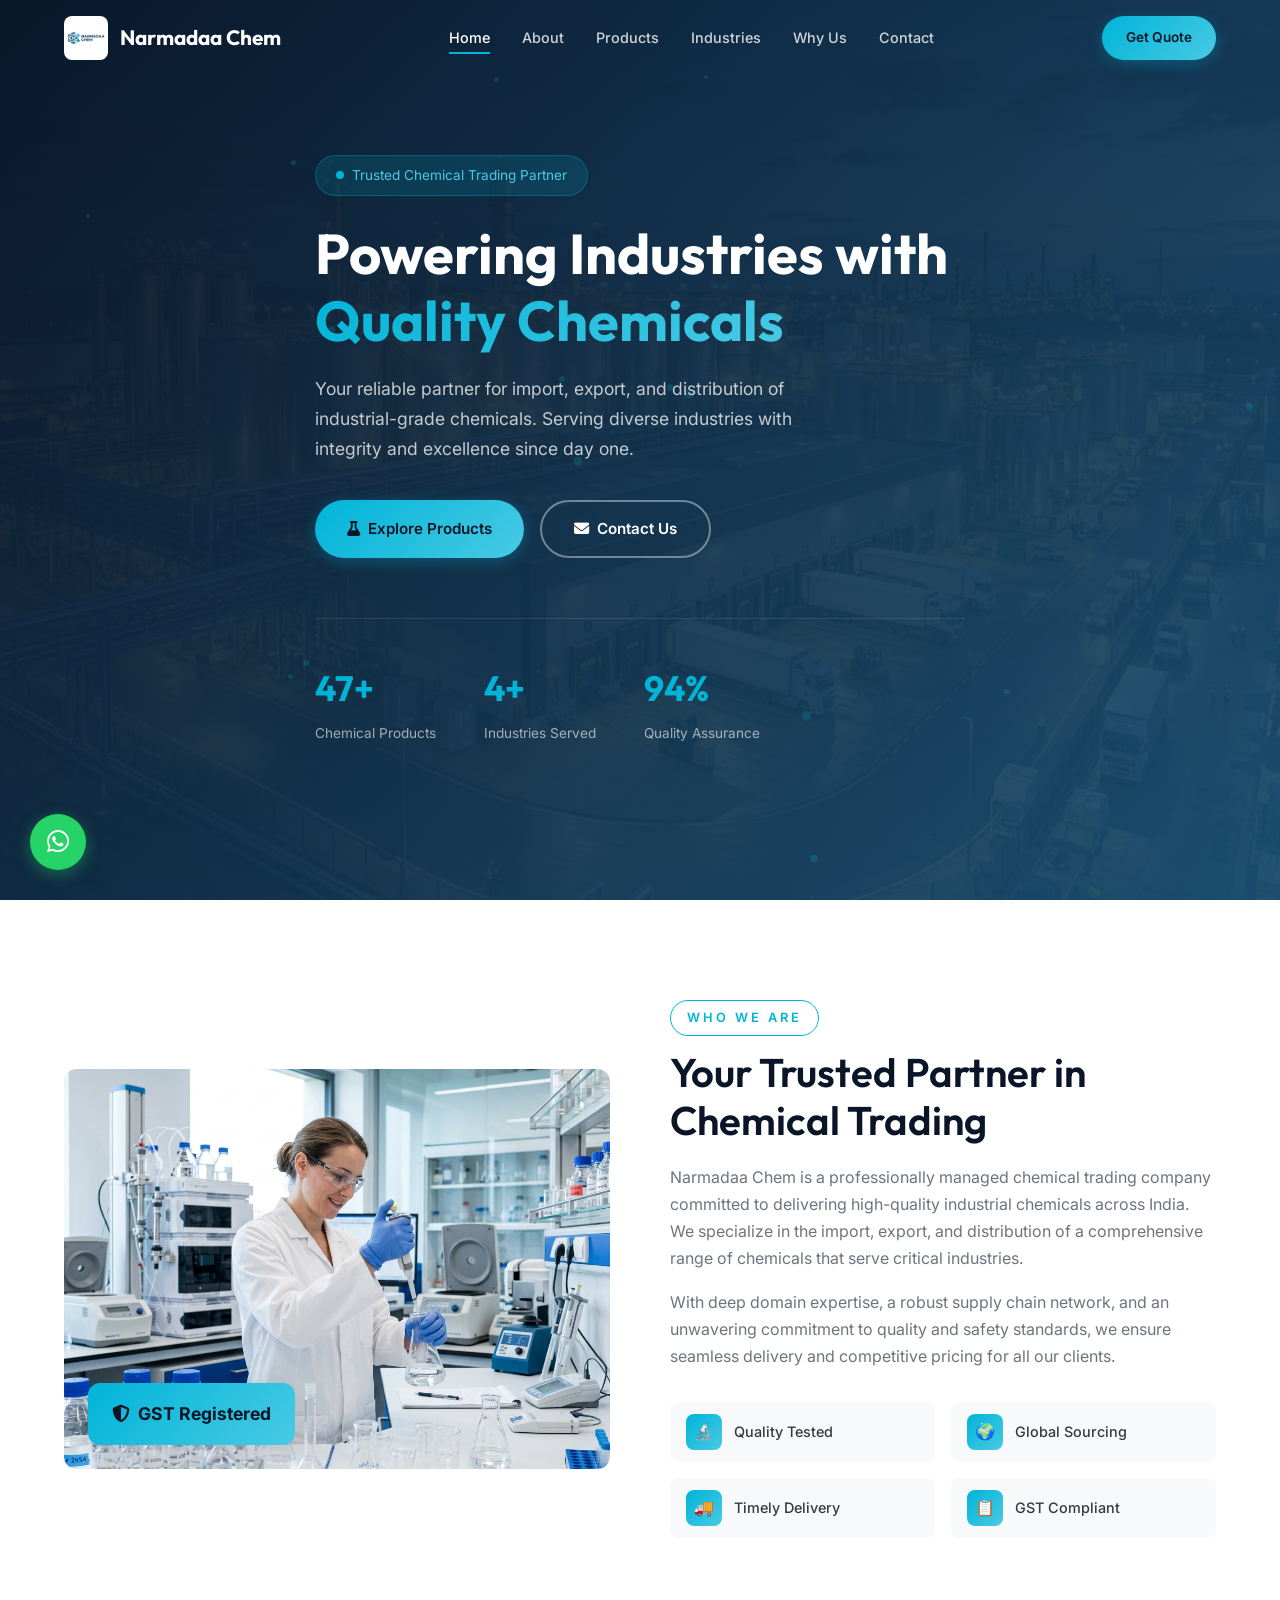
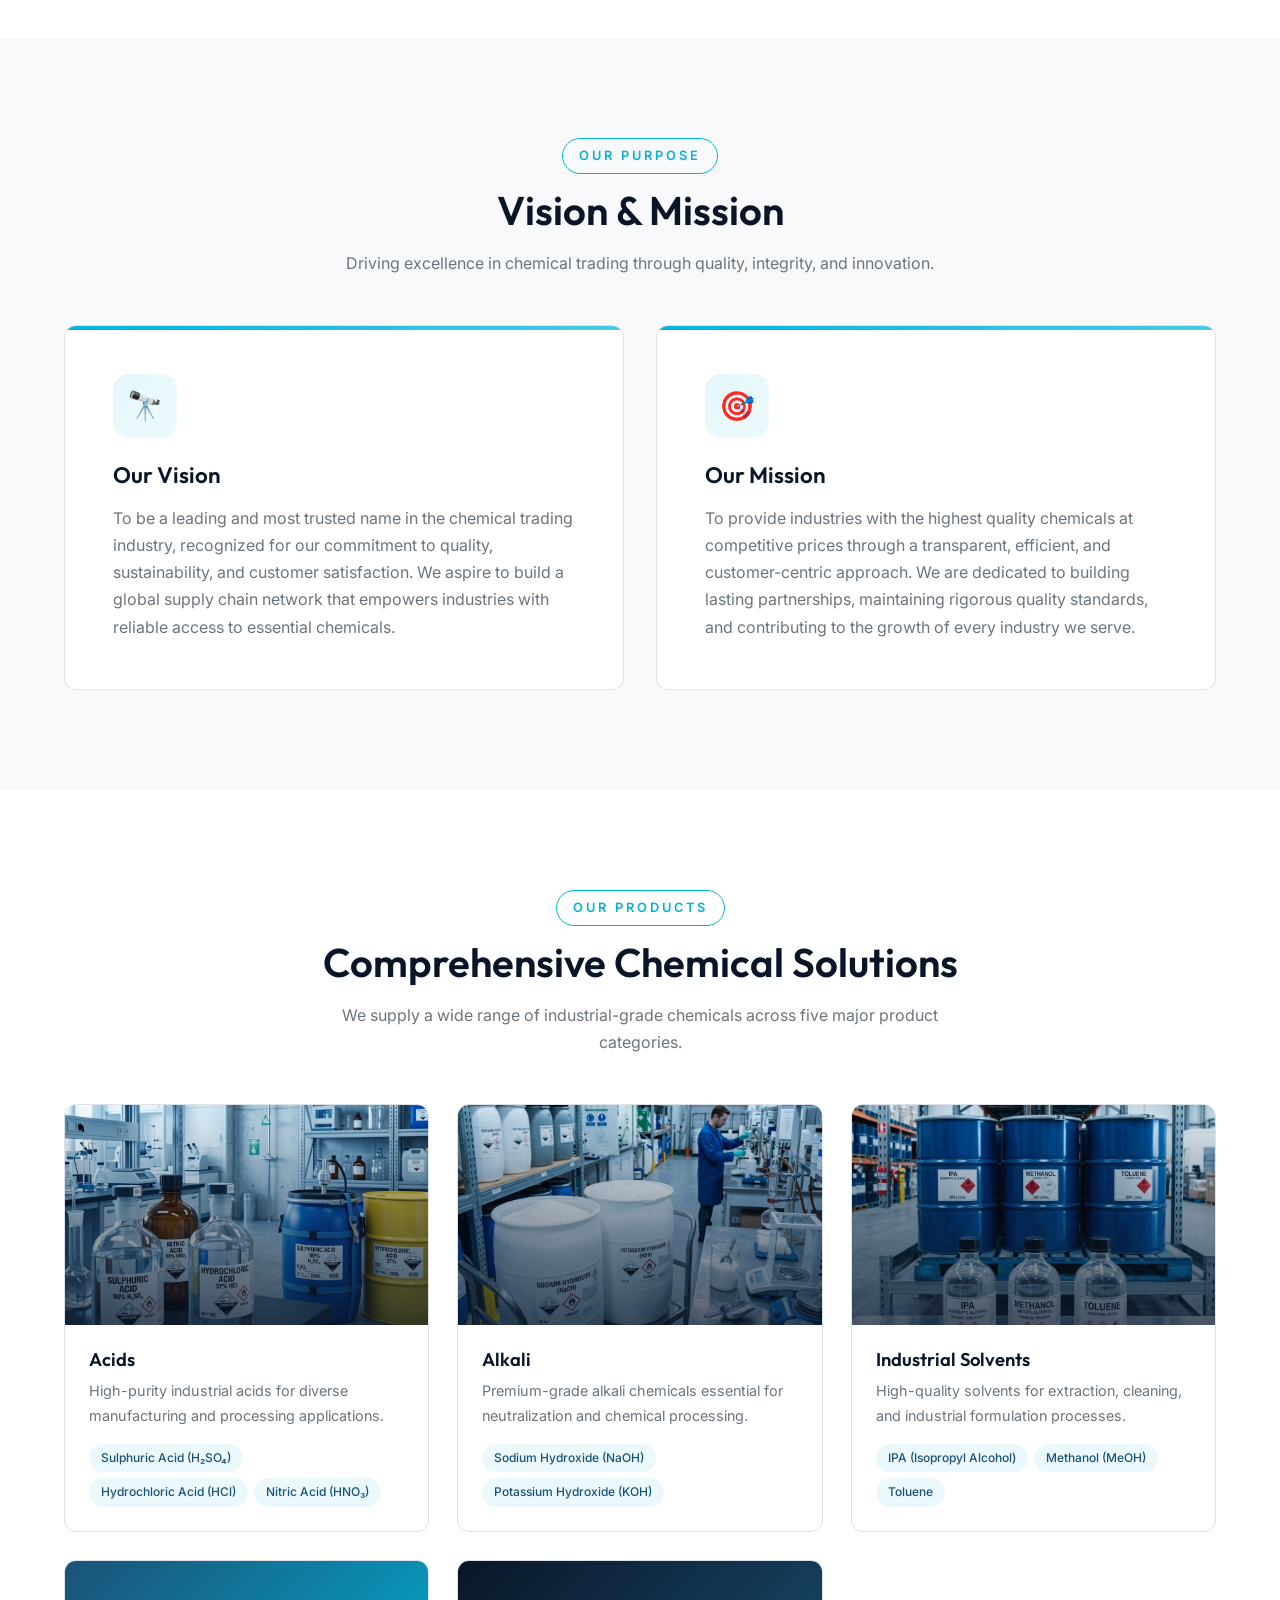
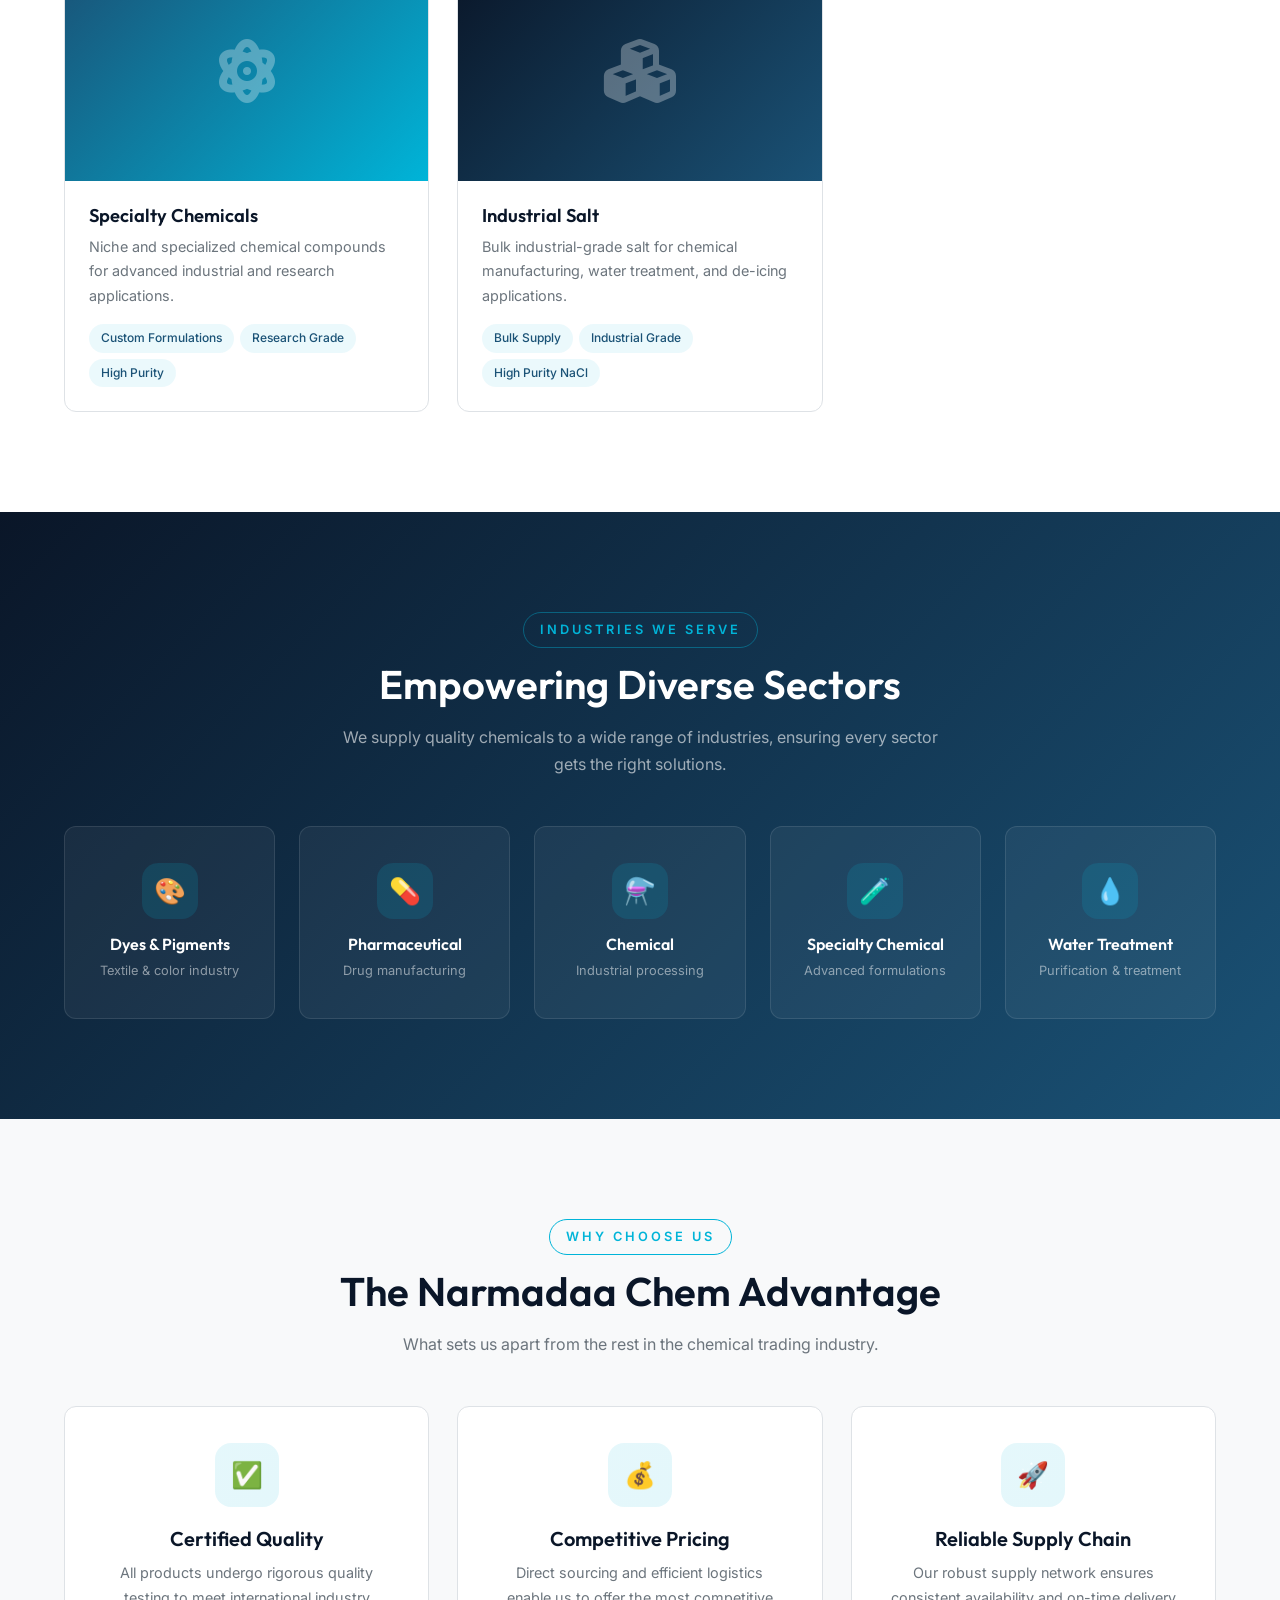
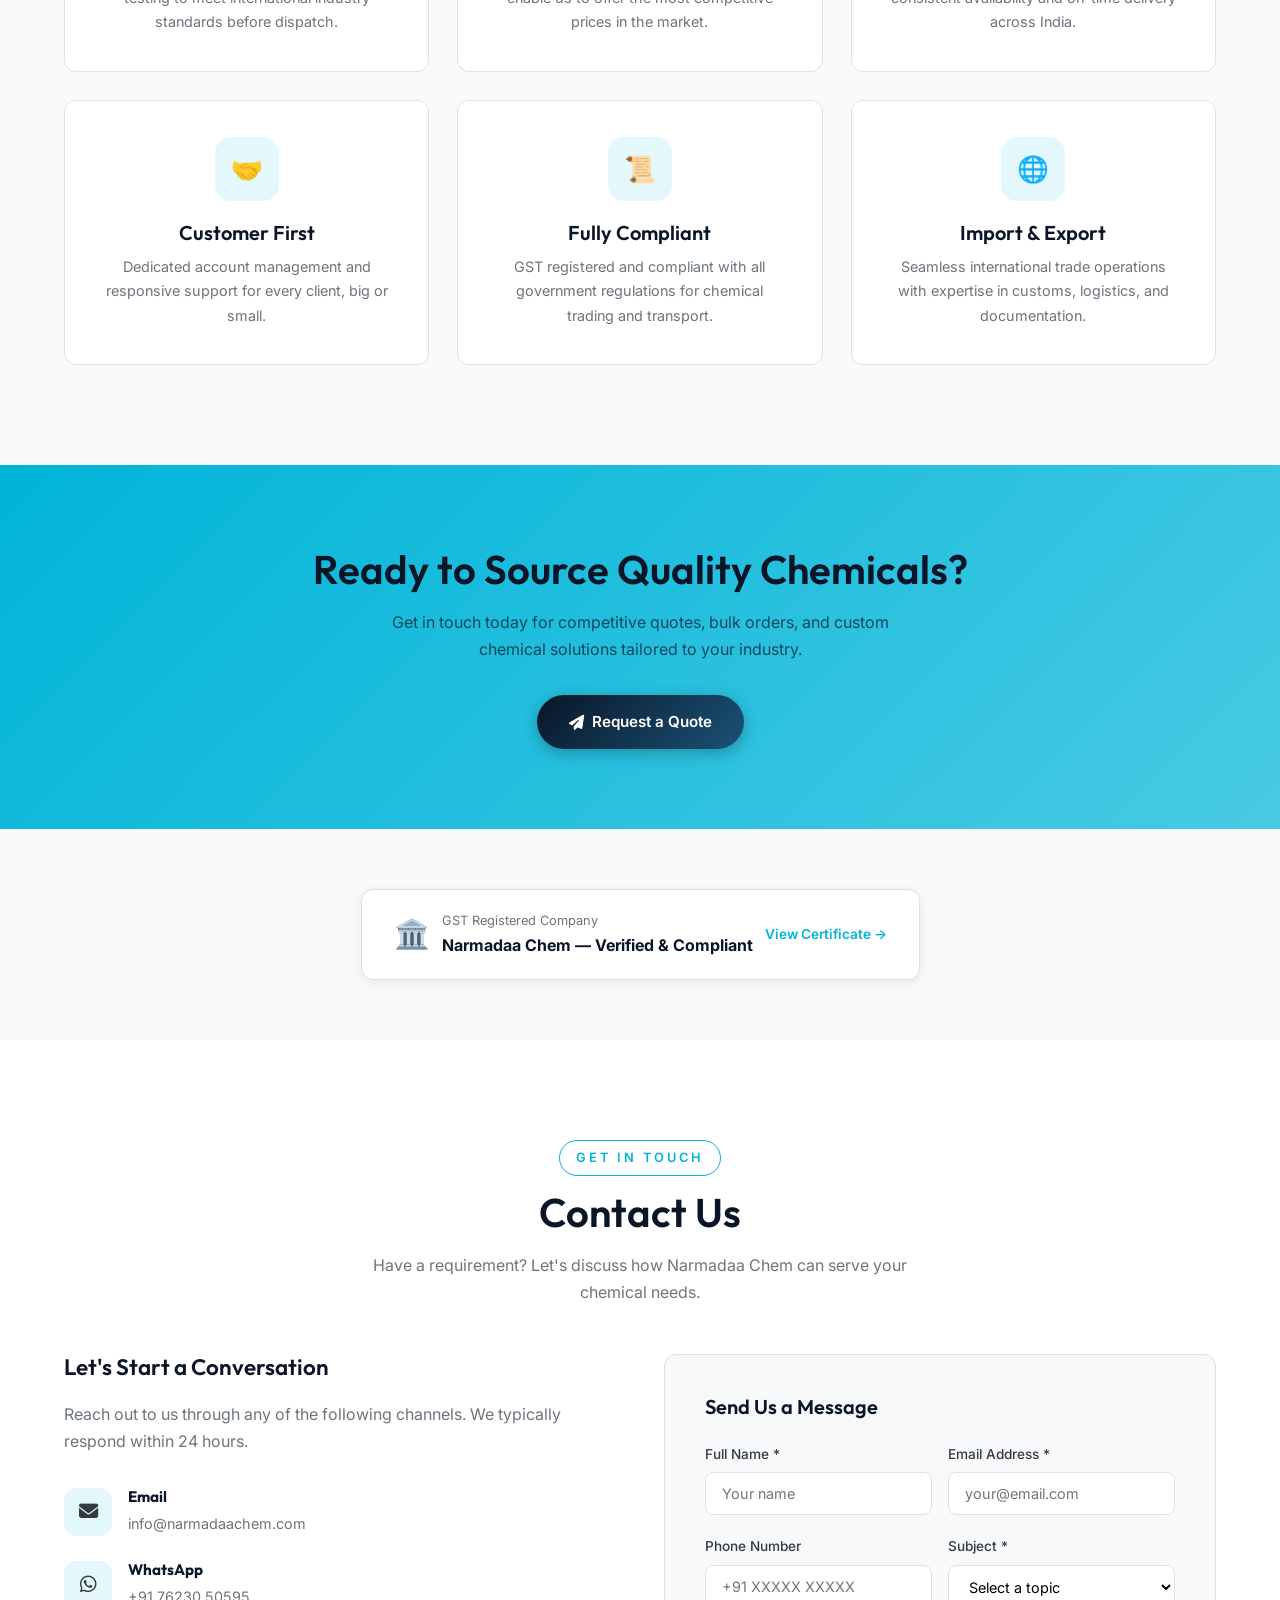
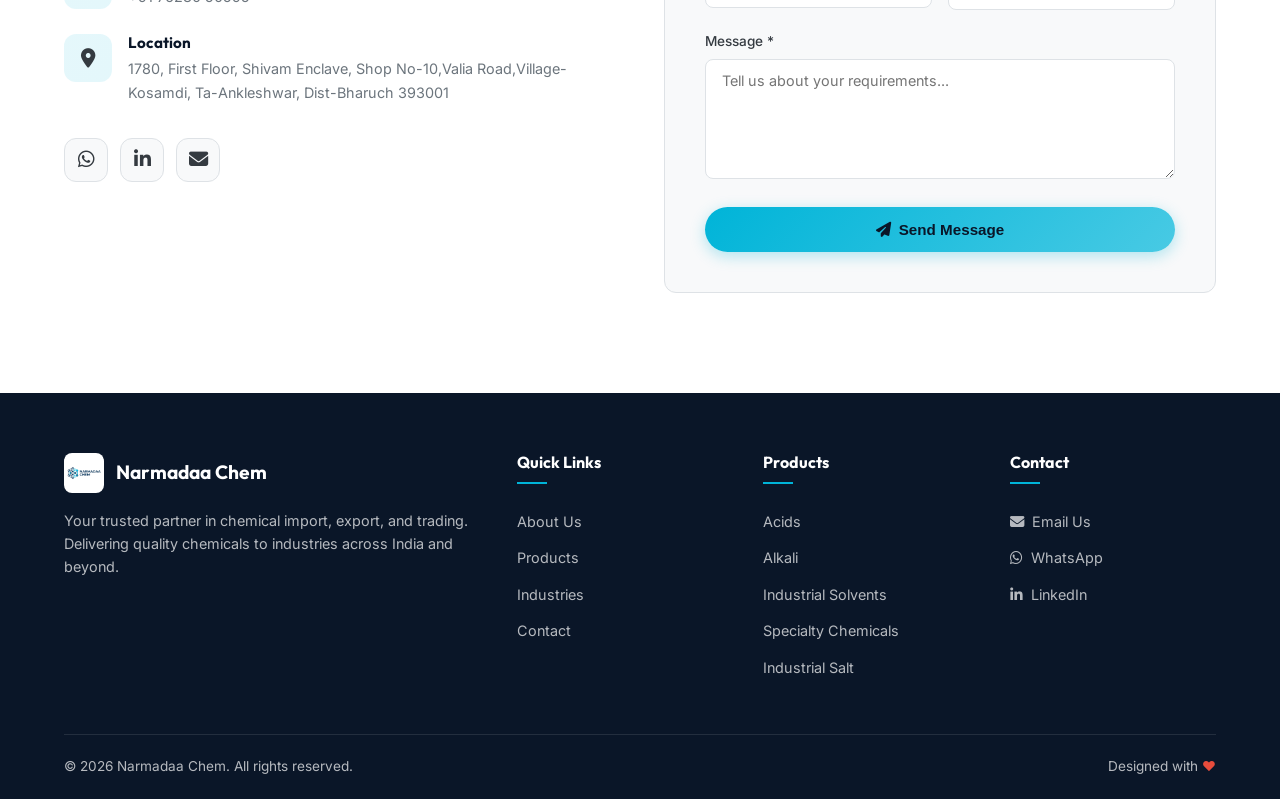
==== commit 347a60c0: "Add files via upload" ====
--- a/index.html
+++ b/index.html
@@ -367,7 +367,7 @@
             <div class="icon"><i class="fas fa-envelope"></i></div>
             <div>
               <h4>Email</h4>
-              <a href="mailto:narmadaachem@gmail.com">narmadaachem@gmail.com</a>
+              <a href="mailto:info@narmadaachem.com">info@narmadaachem.com</a>
             </div>
           </div>
           <div class="contact-item">
@@ -390,7 +390,7 @@
               aria-label="WhatsApp"><i class="fab fa-whatsapp"></i></a>
             <a href="#" target="_blank" rel="noopener" class="social-link" aria-label="LinkedIn"><i
                 class="fab fa-linkedin-in"></i></a>
-            <a href="mailto:narmadaachem@gmail.com" class="social-link" aria-label="Email"><i
+            <a href="mailto:info@narmadaachem.com" class="social-link" aria-label="Email"><i
                 class="fas fa-envelope"></i></a>
           </div>
         </div>
@@ -467,7 +467,7 @@
         </div>
         <div class="footer-col">
           <h4>Contact</h4>
-          <a href="mailto:narmadaachem@gmail.com"><i class="fas fa-envelope"></i>&nbsp; Email Us</a>
+          <a href="mailto:info@narmadaachem.com"><i class="fas fa-envelope"></i>&nbsp; Email Us</a>
           <a href="https://wa.me/917623050595" target="_blank" rel="noopener"><i class="fab fa-whatsapp"></i>&nbsp;
             WhatsApp</a>
           <a href="#" target="_blank" rel="noopener"><i class="fab fa-linkedin-in"></i>&nbsp; LinkedIn</a>
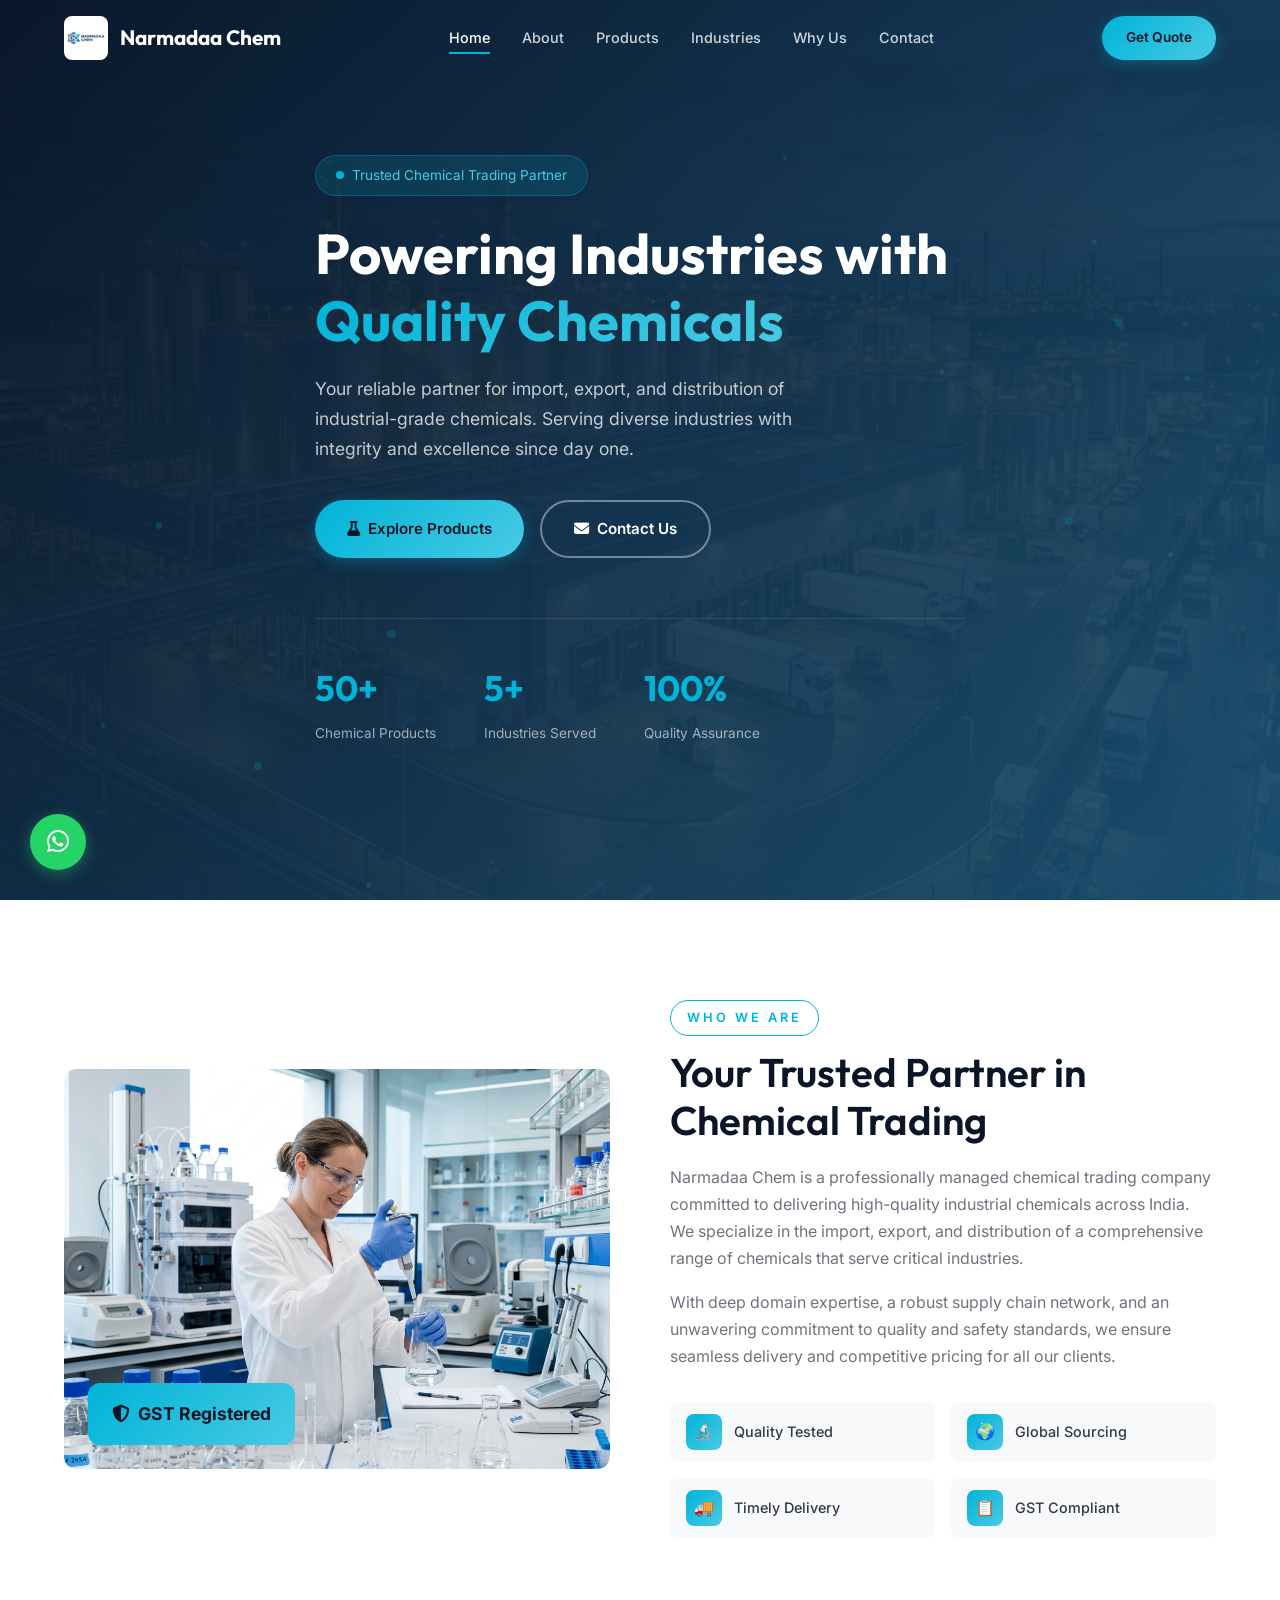
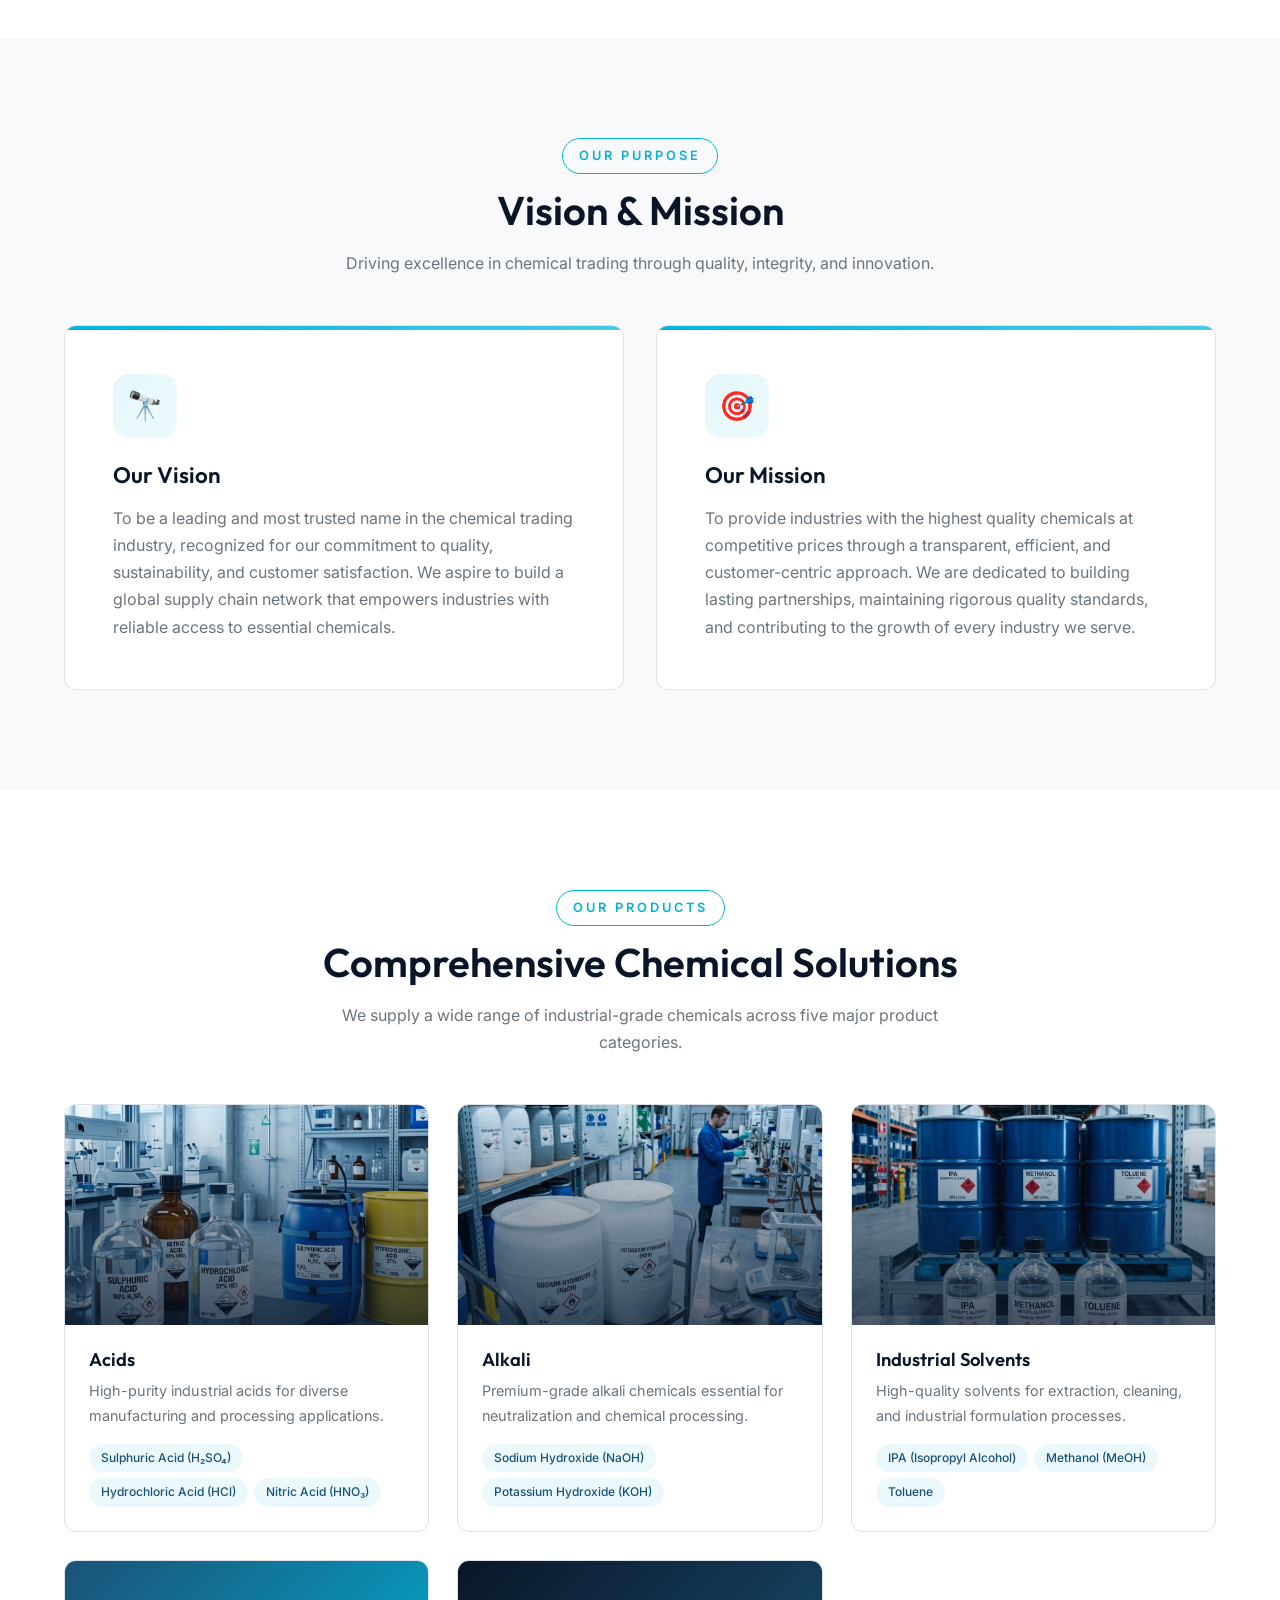
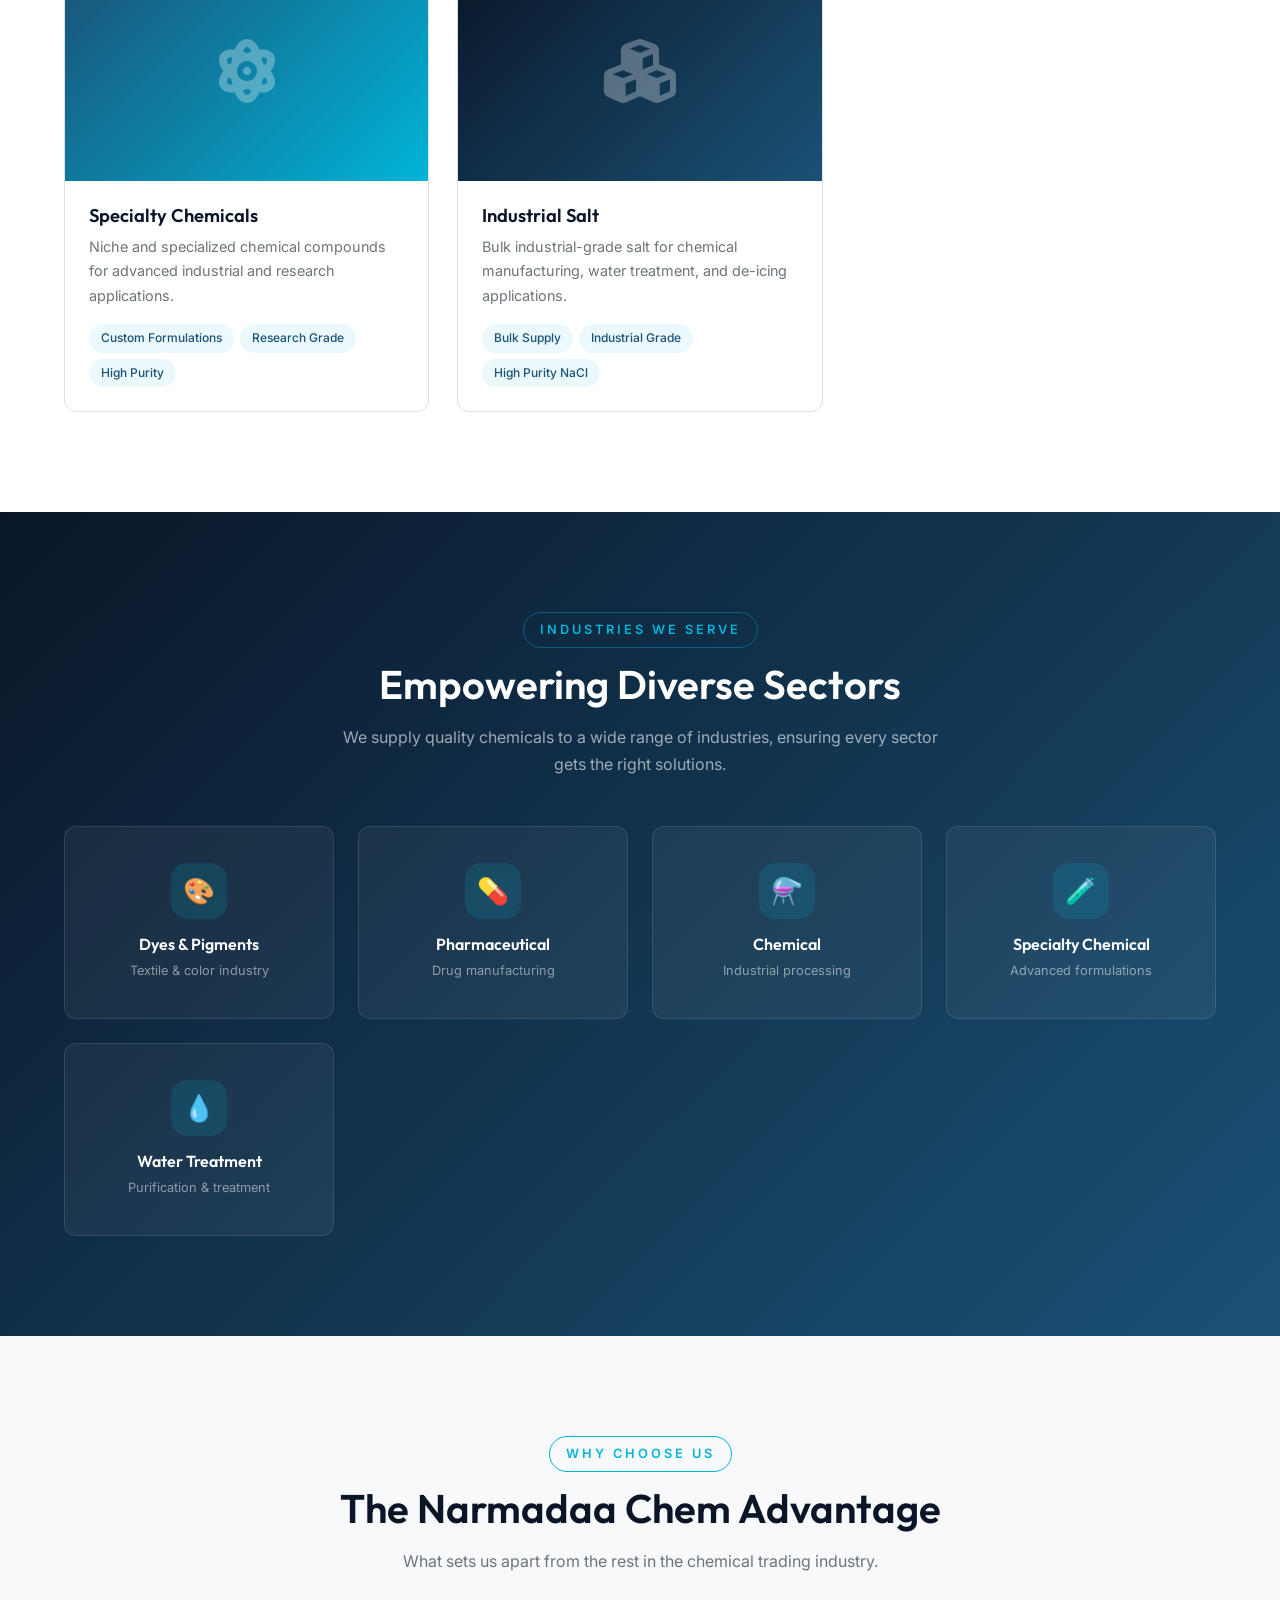
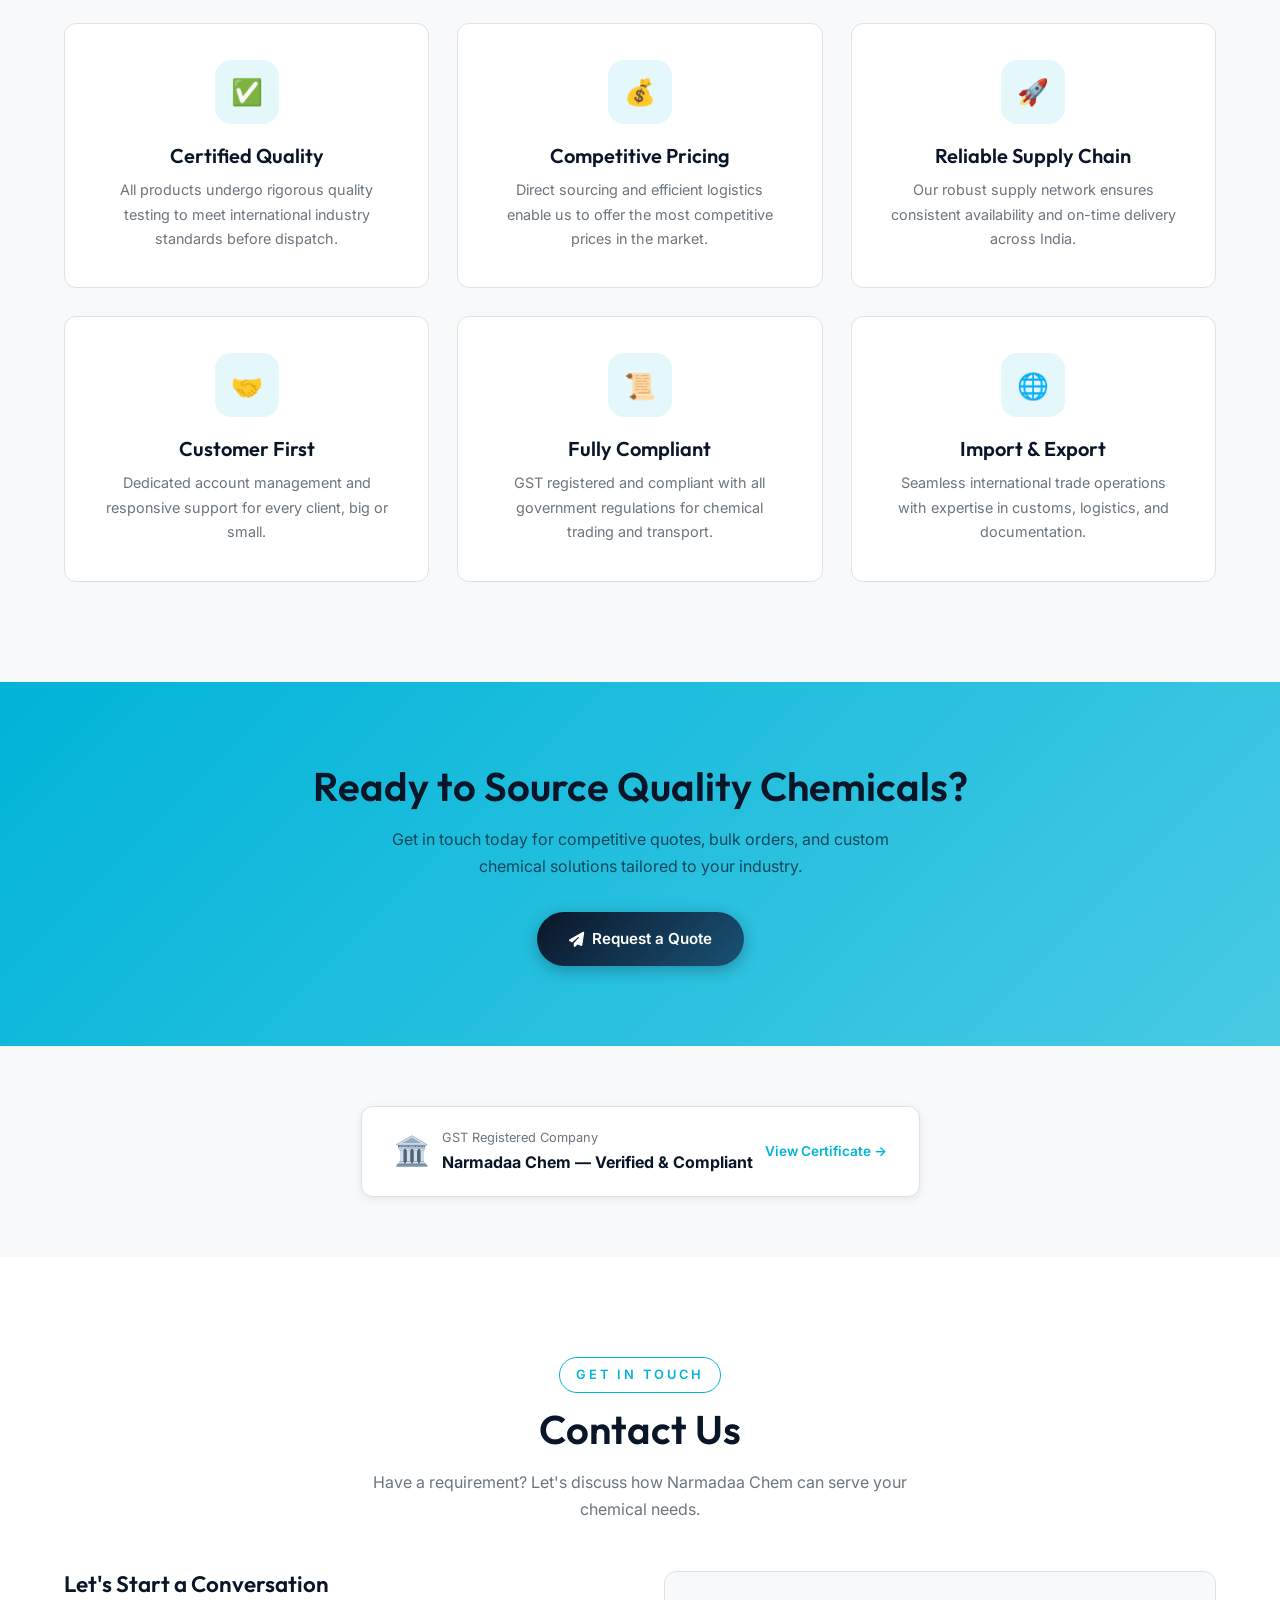
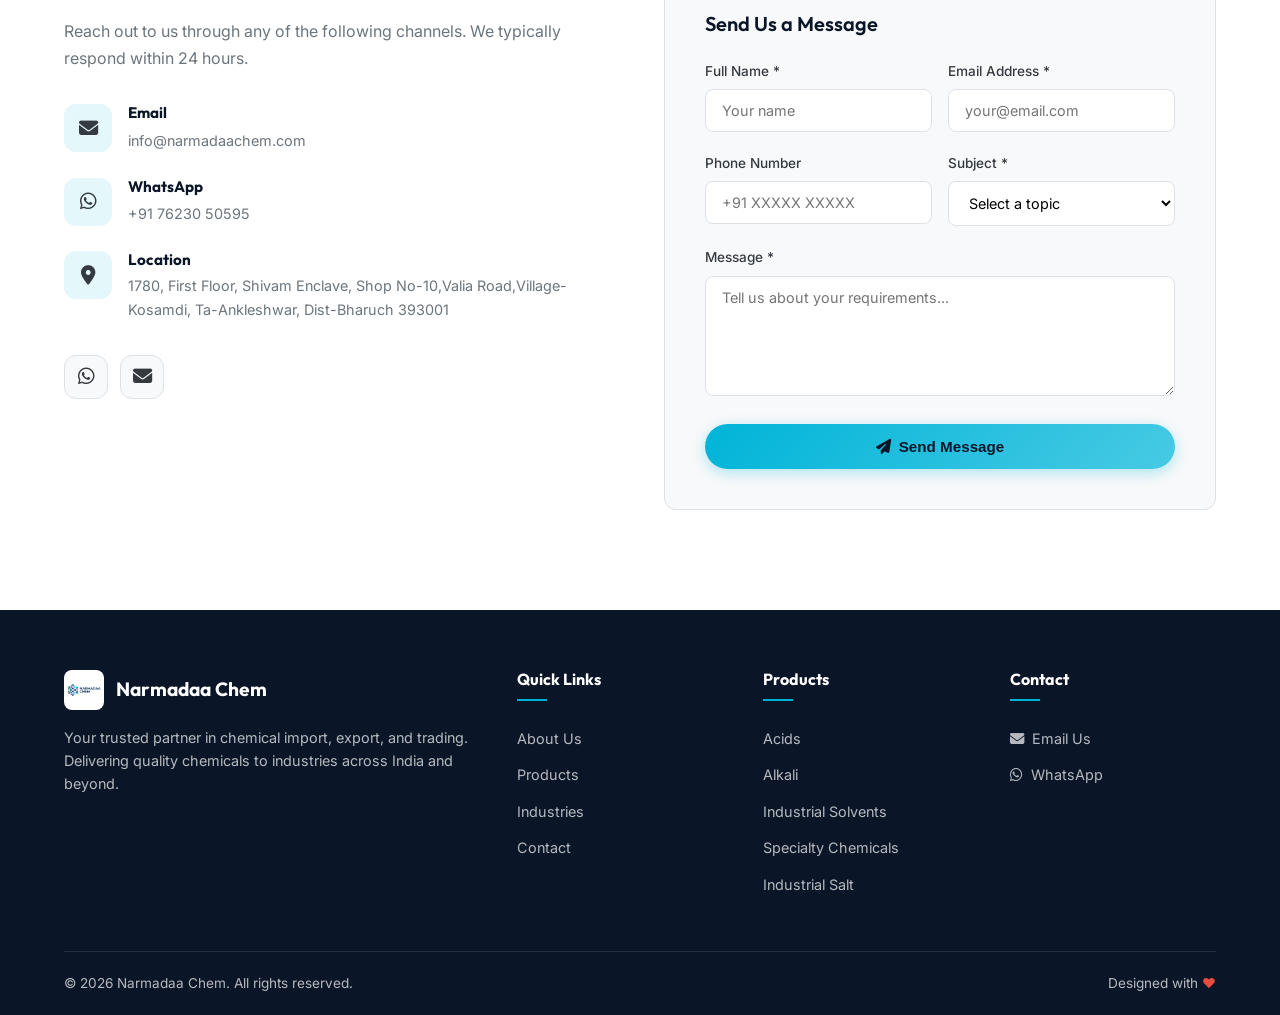
==== commit 1f16097d: "Add files via upload" ====
--- a/index.html
+++ b/index.html
@@ -388,8 +388,8 @@
           <div class="social-links">
             <a href="https://wa.me/917623050595" target="_blank" rel="noopener" class="social-link"
               aria-label="WhatsApp"><i class="fab fa-whatsapp"></i></a>
-            <a href="#" target="_blank" rel="noopener" class="social-link" aria-label="LinkedIn"><i
-                class="fab fa-linkedin-in"></i></a>
+            <!--<a href="#" target="_blank" rel="noopener" class="social-link" aria-label="LinkedIn"><i
+                class="fab fa-linkedin-in"></i></a> -->
             <a href="mailto:info@narmadaachem.com" class="social-link" aria-label="Email"><i
                 class="fas fa-envelope"></i></a>
           </div>
@@ -470,7 +470,7 @@
           <a href="mailto:info@narmadaachem.com"><i class="fas fa-envelope"></i>&nbsp; Email Us</a>
           <a href="https://wa.me/917623050595" target="_blank" rel="noopener"><i class="fab fa-whatsapp"></i>&nbsp;
             WhatsApp</a>
-          <a href="#" target="_blank" rel="noopener"><i class="fab fa-linkedin-in"></i>&nbsp; LinkedIn</a>
+          <!-- <a href="#" target="_blank" rel="noopener"><i class="fab fa-linkedin-in"></i>&nbsp; LinkedIn</a> -->
         </div>
       </div>
       <div class="footer-bottom">
--- a/css/style.css
+++ b/css/style.css
@@ -13,16 +13,27 @@
   --gray-800: #343a40;
   --gradient-primary: linear-gradient(135deg, var(--navy) 0%, var(--blue) 100%);
   --gradient-accent: linear-gradient(135deg, var(--cyan) 0%, var(--cyan-light) 100%);
-  --shadow-sm: 0 2px 8px rgba(0,0,0,0.08);
-  --shadow-md: 0 4px 20px rgba(0,0,0,0.12);
-  --shadow-lg: 0 8px 40px rgba(0,0,0,0.16);
+  --shadow-sm: 0 2px 8px rgba(0, 0, 0, 0.08);
+  --shadow-md: 0 4px 20px rgba(0, 0, 0, 0.12);
+  --shadow-lg: 0 8px 40px rgba(0, 0, 0, 0.16);
   --radius: 12px;
   --transition: all 0.3s cubic-bezier(0.4, 0, 0.2, 1);
 }
 
 /* ===== Reset & Base ===== */
-*, *::before, *::after { box-sizing: border-box; margin: 0; padding: 0; }
-html { scroll-behavior: smooth; scroll-padding-top: 80px; }
+*,
+*::before,
+*::after {
+  box-sizing: border-box;
+  margin: 0;
+  padding: 0;
+}
+
+html {
+  scroll-behavior: smooth;
+  scroll-padding-top: 80px;
+}
+
 body {
   font-family: 'Inter', sans-serif;
   color: var(--gray-800);
@@ -30,386 +41,1588 @@
   overflow-x: hidden;
   background: var(--white);
 }
-a { text-decoration: none; color: inherit; }
-ul { list-style: none; }
-img { max-width: 100%; display: block; }
-.container { max-width: 1200px; margin: 0 auto; padding: 0 24px; }
+
+a {
+  text-decoration: none;
+  color: inherit;
+}
+
+ul {
+  list-style: none;
+}
+
+img {
+  max-width: 100%;
+  display: block;
+}
+
+.container {
+  max-width: 1200px;
+  margin: 0 auto;
+  padding: 0 24px;
+}
 
 /* ===== Typography ===== */
-h1, h2, h3, h4 { font-family: 'Outfit', sans-serif; color: var(--navy); line-height: 1.2; }
-h1 { font-size: clamp(2.2rem, 5vw, 3.5rem); font-weight: 700; }
-h2 { font-size: clamp(1.8rem, 4vw, 2.5rem); font-weight: 600; }
-h3 { font-size: 1.25rem; font-weight: 600; }
+h1,
+h2,
+h3,
+h4 {
+  font-family: 'Outfit', sans-serif;
+  color: var(--navy);
+  line-height: 1.2;
+}
+
+h1 {
+  font-size: clamp(2.2rem, 5vw, 3.5rem);
+  font-weight: 700;
+}
+
+h2 {
+  font-size: clamp(1.8rem, 4vw, 2.5rem);
+  font-weight: 600;
+}
+
+h3 {
+  font-size: 1.25rem;
+  font-weight: 600;
+}
+
 .section-label {
-  display: inline-block; font-size: 0.8rem; font-weight: 600; text-transform: uppercase;
-  letter-spacing: 3px; color: var(--cyan); margin-bottom: 12px;
-  padding: 6px 16px; border: 1px solid var(--cyan); border-radius: 50px;
-}
-.section-title { margin-bottom: 16px; }
-.section-desc { color: var(--gray-600); max-width: 600px; margin: 0 auto 48px; }
-.section-header { text-align: center; margin-bottom: 48px; }
+  display: inline-block;
+  font-size: 0.8rem;
+  font-weight: 600;
+  text-transform: uppercase;
+  letter-spacing: 3px;
+  color: var(--cyan);
+  margin-bottom: 12px;
+  padding: 6px 16px;
+  border: 1px solid var(--cyan);
+  border-radius: 50px;
+}
+
+.section-title {
+  margin-bottom: 16px;
+}
+
+.section-desc {
+  color: var(--gray-600);
+  max-width: 600px;
+  margin: 0 auto 48px;
+}
+
+.section-header {
+  text-align: center;
+  margin-bottom: 48px;
+}
 
 /* ===== Buttons ===== */
 .btn {
-  display: inline-flex; align-items: center; gap: 8px;
-  padding: 14px 32px; border-radius: 50px; font-weight: 600;
-  font-size: 0.95rem; cursor: pointer; border: none;
-  transition: var(--transition); position: relative; overflow: hidden;
-}
+  display: inline-flex;
+  align-items: center;
+  gap: 8px;
+  padding: 14px 32px;
+  border-radius: 50px;
+  font-weight: 600;
+  font-size: 0.95rem;
+  cursor: pointer;
+  border: none;
+  transition: var(--transition);
+  position: relative;
+  overflow: hidden;
+}
+
 .btn-primary {
-  background: var(--gradient-accent); color: var(--navy);
-  box-shadow: 0 4px 15px rgba(0,180,216,0.3);
-}
-.btn-primary:hover { transform: translateY(-2px); box-shadow: 0 6px 25px rgba(0,180,216,0.4); }
+  background: var(--gradient-accent);
+  color: var(--navy);
+  box-shadow: 0 4px 15px rgba(0, 180, 216, 0.3);
+}
+
+.btn-primary:hover {
+  transform: translateY(-2px);
+  box-shadow: 0 6px 25px rgba(0, 180, 216, 0.4);
+}
+
 .btn-outline {
-  background: transparent; color: var(--white);
-  border: 2px solid rgba(255,255,255,0.4);
-}
-.btn-outline:hover { background: rgba(255,255,255,0.1); border-color: var(--white); }
+  background: transparent;
+  color: var(--white);
+  border: 2px solid rgba(255, 255, 255, 0.4);
+}
+
+.btn-outline:hover {
+  background: rgba(255, 255, 255, 0.1);
+  border-color: var(--white);
+}
+
 .btn-dark {
-  background: var(--gradient-primary); color: var(--white);
-  box-shadow: 0 4px 15px rgba(10,22,40,0.3);
-}
-.btn-dark:hover { transform: translateY(-2px); box-shadow: 0 6px 25px rgba(10,22,40,0.4); }
+  background: var(--gradient-primary);
+  color: var(--white);
+  box-shadow: 0 4px 15px rgba(10, 22, 40, 0.3);
+}
+
+.btn-dark:hover {
+  transform: translateY(-2px);
+  box-shadow: 0 6px 25px rgba(10, 22, 40, 0.4);
+}
 
 /* ===== Navbar ===== */
 .navbar {
-  position: fixed; top: 0; left: 0; right: 0; z-index: 1000;
-  padding: 16px 0; transition: var(--transition);
-}
+  position: fixed;
+  top: 0;
+  left: 0;
+  right: 0;
+  z-index: 1000;
+  padding: 16px 0;
+  transition: var(--transition);
+}
+
 .navbar.scrolled {
-  background: rgba(10,22,40,0.95); backdrop-filter: blur(20px);
-  padding: 10px 0; box-shadow: var(--shadow-md);
-}
-.navbar .container { display: flex; align-items: center; justify-content: space-between; }
-.nav-logo { display: flex; align-items: center; gap: 12px; }
-.nav-logo img { height: 44px; border-radius: 8px; }
-.nav-logo span { font-family: 'Outfit', sans-serif; font-size: 1.3rem; font-weight: 700; color: var(--white); }
-.nav-links { display: flex; align-items: center; gap: 32px; }
+  background: rgba(10, 22, 40, 0.95);
+  backdrop-filter: blur(20px);
+  padding: 10px 0;
+  box-shadow: var(--shadow-md);
+}
+
+.navbar .container {
+  display: flex;
+  align-items: center;
+  justify-content: space-between;
+}
+
+.nav-logo {
+  display: flex;
+  align-items: center;
+  gap: 12px;
+}
+
+.nav-logo img {
+  height: 44px;
+  border-radius: 8px;
+}
+
+.nav-logo span {
+  font-family: 'Outfit', sans-serif;
+  font-size: 1.3rem;
+  font-weight: 700;
+  color: var(--white);
+}
+
+.nav-links {
+  display: flex;
+  align-items: center;
+  gap: 32px;
+}
+
 .nav-links a {
-  color: rgba(255,255,255,0.8); font-size: 0.9rem; font-weight: 500;
-  transition: var(--transition); position: relative;
-}
-.nav-links a:hover, .nav-links a.active { color: var(--white); }
+  color: rgba(255, 255, 255, 0.8);
+  font-size: 0.9rem;
+  font-weight: 500;
+  transition: var(--transition);
+  position: relative;
+}
+
+.nav-links a:hover,
+.nav-links a.active {
+  color: var(--white);
+}
+
 .nav-links a::after {
-  content: ''; position: absolute; bottom: -4px; left: 0;
-  width: 0; height: 2px; background: var(--cyan); transition: var(--transition);
-}
-.nav-links a:hover::after, .nav-links a.active::after { width: 100%; }
-.nav-cta .btn { padding: 10px 24px; font-size: 0.85rem; }
-.hamburger { display: none; flex-direction: column; gap: 5px; cursor: pointer; background: none; border: none; padding: 4px; }
-.hamburger span { width: 24px; height: 2px; background: var(--white); transition: var(--transition); display: block; }
+  content: '';
+  position: absolute;
+  bottom: -4px;
+  left: 0;
+  width: 0;
+  height: 2px;
+  background: var(--cyan);
+  transition: var(--transition);
+}
+
+.nav-links a:hover::after,
+.nav-links a.active::after {
+  width: 100%;
+}
+
+.nav-cta .btn {
+  padding: 10px 24px;
+  font-size: 0.85rem;
+}
+
+.hamburger {
+  display: none;
+  flex-direction: column;
+  gap: 5px;
+  cursor: pointer;
+  background: none;
+  border: none;
+  padding: 4px;
+}
+
+.hamburger span {
+  width: 24px;
+  height: 2px;
+  background: var(--white);
+  transition: var(--transition);
+  display: block;
+}
 
 /* ===== Hero ===== */
 .hero {
-  position: relative; min-height: 100vh; display: flex; align-items: center;
-  background: var(--gradient-primary); overflow: hidden;
-}
+  position: relative;
+  min-height: 100vh;
+  display: flex;
+  align-items: center;
+  background: var(--gradient-primary);
+  overflow: hidden;
+}
+
 .hero-bg {
-  position: absolute; inset: 0; z-index: 1;
-}
-.hero-bg img { width: 100%; height: 100%; object-fit: cover; opacity: 0.25; }
+  position: absolute;
+  inset: 0;
+  z-index: 1;
+}
+
+.hero-bg img {
+  width: 100%;
+  height: 100%;
+  object-fit: cover;
+  opacity: 0.25;
+}
+
 .hero-overlay {
-  position: absolute; inset: 0; z-index: 2;
-  background: linear-gradient(135deg, rgba(10,22,40,0.85) 0%, rgba(26,82,118,0.7) 100%);
-}
-.hero .container { position: relative; z-index: 3; }
-.hero-content { max-width: 650px; }
+  position: absolute;
+  inset: 0;
+  z-index: 2;
+  background: linear-gradient(135deg, rgba(10, 22, 40, 0.85) 0%, rgba(26, 82, 118, 0.7) 100%);
+}
+
+.hero .container {
+  position: relative;
+  z-index: 3;
+}
+
+.hero-content {
+  max-width: 650px;
+}
+
 .hero-badge {
-  display: inline-flex; align-items: center; gap: 8px;
-  background: rgba(0,180,216,0.15); border: 1px solid rgba(0,180,216,0.3);
-  padding: 8px 20px; border-radius: 50px; margin-bottom: 24px;
-  font-size: 0.85rem; color: var(--cyan-light);
-}
-.hero-badge .dot { width: 8px; height: 8px; border-radius: 50%; background: var(--cyan); animation: pulse 2s infinite; }
-.hero h1 { color: var(--white); margin-bottom: 20px; }
-.hero h1 .highlight { background: var(--gradient-accent); -webkit-background-clip: text; -webkit-text-fill-color: transparent; }
-.hero-text { color: rgba(255,255,255,0.75); font-size: 1.1rem; margin-bottom: 36px; max-width: 520px; }
-.hero-buttons { display: flex; gap: 16px; flex-wrap: wrap; }
+  display: inline-flex;
+  align-items: center;
+  gap: 8px;
+  background: rgba(0, 180, 216, 0.15);
+  border: 1px solid rgba(0, 180, 216, 0.3);
+  padding: 8px 20px;
+  border-radius: 50px;
+  margin-bottom: 24px;
+  font-size: 0.85rem;
+  color: var(--cyan-light);
+  white-space: normal;
+}
+
+.hero-badge .dot {
+  width: 8px;
+  height: 8px;
+  border-radius: 50%;
+  background: var(--cyan);
+  animation: pulse 2s infinite;
+}
+
+.hero h1 {
+  color: var(--white);
+  margin-bottom: 20px;
+}
+
+.hero h1 .highlight {
+  background: var(--gradient-accent);
+  -webkit-background-clip: text;
+  -webkit-text-fill-color: transparent;
+}
+
+.hero-text {
+  color: rgba(255, 255, 255, 0.75);
+  font-size: 1.1rem;
+  margin-bottom: 36px;
+  max-width: 520px;
+}
+
+.hero-buttons {
+  display: flex;
+  gap: 16px;
+  flex-wrap: wrap;
+}
+
 .hero-stats {
-  display: flex; gap: 48px; margin-top: 60px; padding-top: 40px;
-  border-top: 1px solid rgba(255,255,255,0.1);
-}
-.hero-stat .number { font-family: 'Outfit', sans-serif; font-size: 2.2rem; font-weight: 700; color: var(--cyan); }
-.hero-stat .label { font-size: 0.85rem; color: rgba(255,255,255,0.6); margin-top: 4px; }
+  display: flex;
+  gap: 48px;
+  margin-top: 60px;
+  padding-top: 40px;
+  border-top: 1px solid rgba(255, 255, 255, 0.1);
+}
+
+.hero-stat .number {
+  font-family: 'Outfit', sans-serif;
+  font-size: 2.2rem;
+  font-weight: 700;
+  color: var(--cyan);
+}
+
+.hero-stat .label {
+  font-size: 0.85rem;
+  color: rgba(255, 255, 255, 0.6);
+  margin-top: 4px;
+}
+
 .hero-particles {
-  position: absolute; inset: 0; z-index: 2; pointer-events: none; overflow: hidden;
-}
+  position: absolute;
+  inset: 0;
+  z-index: 2;
+  pointer-events: none;
+  overflow: hidden;
+}
+
 .particle {
-  position: absolute; border-radius: 50%; background: rgba(0,180,216,0.2);
+  position: absolute;
+  border-radius: 50%;
+  background: rgba(0, 180, 216, 0.2);
   animation: float 15s infinite ease-in-out;
 }
+
 @keyframes float {
-  0%, 100% { transform: translateY(0) rotate(0deg); opacity: 0.3; }
-  50% { transform: translateY(-100px) rotate(180deg); opacity: 0.8; }
-}
-@keyframes pulse { 0%, 100% { opacity: 1; } 50% { opacity: 0.4; } }
+
+  0%,
+  100% {
+    transform: translateY(0) rotate(0deg);
+    opacity: 0.3;
+  }
+
+  50% {
+    transform: translateY(-100px) rotate(180deg);
+    opacity: 0.8;
+  }
+}
+
+@keyframes pulse {
+
+  0%,
+  100% {
+    opacity: 1;
+  }
+
+  50% {
+    opacity: 0.4;
+  }
+}
 
 /* ===== About ===== */
-.about { padding: 100px 0; background: var(--white); }
-.about-grid { display: grid; grid-template-columns: 1fr 1fr; gap: 60px; align-items: center; }
-.about-image { position: relative; border-radius: var(--radius); overflow: hidden; }
-.about-image img { width: 100%; height: 400px; object-fit: cover; border-radius: var(--radius); }
+.about {
+  padding: 100px 0;
+  background: var(--white);
+}
+
+.about-grid {
+  display: grid;
+  grid-template-columns: 1fr 1fr;
+  gap: 60px;
+  align-items: center;
+}
+
+.about-image {
+  position: relative;
+  border-radius: var(--radius);
+  overflow: hidden;
+}
+
+.about-image img {
+  width: 100%;
+  height: 400px;
+  object-fit: cover;
+  border-radius: var(--radius);
+}
+
 .about-image-badge {
-  position: absolute; bottom: 24px; left: 24px;
-  background: var(--gradient-accent); padding: 16px 24px; border-radius: var(--radius);
-  color: var(--navy); font-weight: 700; font-size: 1.1rem;
+  position: absolute;
+  bottom: 24px;
+  left: 24px;
+  background: var(--gradient-accent);
+  padding: 16px 24px;
+  border-radius: var(--radius);
+  color: var(--navy);
+  font-weight: 700;
+  font-size: 1.1rem;
   box-shadow: var(--shadow-lg);
 }
-.about-text .section-label { margin-bottom: 12px; }
-.about-text h2 { margin-bottom: 20px; }
-.about-text p { color: var(--gray-600); margin-bottom: 16px; }
+
+.about-text .section-label {
+  margin-bottom: 12px;
+}
+
+.about-text h2 {
+  margin-bottom: 20px;
+}
+
+.about-text p {
+  color: var(--gray-600);
+  margin-bottom: 16px;
+}
+
 .about-features {
-  display: grid; grid-template-columns: 1fr 1fr; gap: 16px; margin-top: 32px;
-}
+  display: grid;
+  grid-template-columns: 1fr 1fr;
+  gap: 16px;
+  margin-top: 32px;
+}
+
 .about-feature {
-  display: flex; align-items: center; gap: 12px;
-  padding: 12px 16px; background: var(--gray-50); border-radius: 8px;
-}
+  display: flex;
+  align-items: center;
+  gap: 12px;
+  padding: 12px 16px;
+  background: var(--gray-50);
+  border-radius: 8px;
+}
+
 .about-feature .icon {
-  width: 36px; height: 36px; border-radius: 8px;
-  background: var(--gradient-accent); display: flex; align-items: center;
-  justify-content: center; font-size: 1rem; flex-shrink: 0;
-}
-.about-feature span { font-size: 0.9rem; font-weight: 500; }
+  width: 36px;
+  height: 36px;
+  border-radius: 8px;
+  background: var(--gradient-accent);
+  display: flex;
+  align-items: center;
+  justify-content: center;
+  font-size: 1rem;
+  flex-shrink: 0;
+}
+
+.about-feature span {
+  font-size: 0.9rem;
+  font-weight: 500;
+}
 
 /* ===== Vision & Mission ===== */
-.vision-mission { padding: 100px 0; background: var(--gray-50); }
-.vm-grid { display: grid; grid-template-columns: 1fr 1fr; gap: 32px; }
+.vision-mission {
+  padding: 100px 0;
+  background: var(--gray-50);
+}
+
+.vm-grid {
+  display: grid;
+  grid-template-columns: 1fr 1fr;
+  gap: 32px;
+}
+
 .vm-card {
-  background: var(--white); border-radius: var(--radius); padding: 48px;
-  border: 1px solid var(--gray-200); transition: var(--transition);
-  position: relative; overflow: hidden;
-}
+  background: var(--white);
+  border-radius: var(--radius);
+  padding: 48px;
+  border: 1px solid var(--gray-200);
+  transition: var(--transition);
+  position: relative;
+  overflow: hidden;
+}
+
 .vm-card::before {
-  content: ''; position: absolute; top: 0; left: 0; right: 0;
-  height: 4px; background: var(--gradient-accent);
-}
-.vm-card:hover { transform: translateY(-4px); box-shadow: var(--shadow-lg); }
+  content: '';
+  position: absolute;
+  top: 0;
+  left: 0;
+  right: 0;
+  height: 4px;
+  background: var(--gradient-accent);
+}
+
+.vm-card:hover {
+  transform: translateY(-4px);
+  box-shadow: var(--shadow-lg);
+}
+
 .vm-icon {
-  width: 64px; height: 64px; border-radius: 16px;
-  background: linear-gradient(135deg, rgba(0,180,216,0.1), rgba(72,202,228,0.1));
-  display: flex; align-items: center; justify-content: center;
-  font-size: 1.8rem; margin-bottom: 24px;
-}
-.vm-card h3 { font-size: 1.4rem; margin-bottom: 16px; }
-.vm-card p { color: var(--gray-600); }
+  width: 64px;
+  height: 64px;
+  border-radius: 16px;
+  background: linear-gradient(135deg, rgba(0, 180, 216, 0.1), rgba(72, 202, 228, 0.1));
+  display: flex;
+  align-items: center;
+  justify-content: center;
+  font-size: 1.8rem;
+  margin-bottom: 24px;
+}
+
+.vm-card h3 {
+  font-size: 1.4rem;
+  margin-bottom: 16px;
+}
+
+.vm-card p {
+  color: var(--gray-600);
+}
 
 /* ===== Products ===== */
-.products { padding: 100px 0; background: var(--white); }
+.products {
+  padding: 100px 0;
+  background: var(--white);
+}
+
 .products-grid {
-  display: grid; grid-template-columns: repeat(3, 1fr); gap: 28px;
-}
+  display: grid;
+  grid-template-columns: repeat(3, 1fr);
+  gap: 28px;
+}
+
 .product-card {
-  border-radius: var(--radius); overflow: hidden; background: var(--white);
-  border: 1px solid var(--gray-200); transition: var(--transition);
+  border-radius: var(--radius);
+  overflow: hidden;
+  background: var(--white);
+  border: 1px solid var(--gray-200);
+  transition: var(--transition);
   position: relative;
 }
-.product-card:hover { transform: translateY(-6px); box-shadow: var(--shadow-lg); }
+
+.product-card:hover {
+  transform: translateY(-6px);
+  box-shadow: var(--shadow-lg);
+}
+
 .product-card-img {
-  height: 220px; overflow: hidden; position: relative;
-}
-.product-card-img img { width: 100%; height: 100%; object-fit: cover; transition: var(--transition); }
-.product-card:hover .product-card-img img { transform: scale(1.05); }
+  height: 220px;
+  overflow: hidden;
+  position: relative;
+}
+
+.product-card-img img {
+  width: 100%;
+  height: 100%;
+  object-fit: cover;
+  transition: var(--transition);
+}
+
+.product-card:hover .product-card-img img {
+  transform: scale(1.05);
+}
+
 .product-card-img .product-overlay {
-  position: absolute; inset: 0;
-  background: linear-gradient(to top, rgba(10,22,40,0.7), transparent);
-}
-.product-card-body { padding: 24px; }
-.product-card-body h3 { margin-bottom: 8px; font-size: 1.15rem; }
-.product-card-body p { color: var(--gray-600); font-size: 0.9rem; margin-bottom: 16px; }
-.product-tags { display: flex; flex-wrap: wrap; gap: 6px; }
+  position: absolute;
+  inset: 0;
+  background: linear-gradient(to top, rgba(10, 22, 40, 0.7), transparent);
+}
+
+.product-card-body {
+  padding: 24px;
+}
+
+.product-card-body h3 {
+  margin-bottom: 8px;
+  font-size: 1.15rem;
+}
+
+.product-card-body p {
+  color: var(--gray-600);
+  font-size: 0.9rem;
+  margin-bottom: 16px;
+}
+
+.product-tags {
+  display: flex;
+  flex-wrap: wrap;
+  gap: 6px;
+}
+
 .product-tag {
-  padding: 4px 12px; background: rgba(0,180,216,0.08); color: var(--blue);
-  border-radius: 50px; font-size: 0.75rem; font-weight: 500;
-}
+  padding: 4px 12px;
+  background: rgba(0, 180, 216, 0.08);
+  color: var(--blue);
+  border-radius: 50px;
+  font-size: 0.75rem;
+  font-weight: 500;
+}
+
 /* gradient placeholder for missing images */
-.product-card-img.gradient-acids { background: linear-gradient(135deg, #e74c3c20, #f39c1220); }
-.product-card-img.gradient-alkali { background: linear-gradient(135deg, #1a527620, #00b4d820); }
-.product-card-img.gradient-solvents { background: linear-gradient(135deg, #2ecc7120, #00b4d820); }
-.product-card-img.gradient-specialty { background: linear-gradient(135deg, #9b59b620, #3498db20); }
-.product-card-img.gradient-salt { background: linear-gradient(135deg, #ecf0f120, #bdc3c720); }
+.product-card-img.gradient-acids {
+  background: linear-gradient(135deg, #e74c3c20, #f39c1220);
+}
+
+.product-card-img.gradient-alkali {
+  background: linear-gradient(135deg, #1a527620, #00b4d820);
+}
+
+.product-card-img.gradient-solvents {
+  background: linear-gradient(135deg, #2ecc7120, #00b4d820);
+}
+
+.product-card-img.gradient-specialty {
+  background: linear-gradient(135deg, #9b59b620, #3498db20);
+}
+
+.product-card-img.gradient-salt {
+  background: linear-gradient(135deg, #ecf0f120, #bdc3c720);
+}
 
 /* ===== Industries ===== */
-.industries { padding: 100px 0; background: var(--gradient-primary); position: relative; }
-.industries .section-label { border-color: rgba(0,180,216,0.4); }
-.industries .section-title { color: var(--white); }
-.industries .section-desc { color: rgba(255,255,255,0.6); }
-.industries-grid { display: grid; grid-template-columns: repeat(5, 1fr); gap: 24px; }
+.industries {
+  padding: 100px 0;
+  background: var(--gradient-primary);
+  position: relative;
+}
+
+.industries .section-label {
+  border-color: rgba(0, 180, 216, 0.4);
+}
+
+.industries .section-title {
+  color: var(--white);
+}
+
+.industries .section-desc {
+  color: rgba(255, 255, 255, 0.6);
+}
+
+.industries-grid {
+  display: grid;
+  grid-template-columns: repeat(5, 1fr);
+  gap: 24px;
+}
+
 .industry-card {
-  background: rgba(255,255,255,0.05); border: 1px solid rgba(255,255,255,0.1);
-  border-radius: var(--radius); padding: 36px 24px; text-align: center;
+  background: rgba(255, 255, 255, 0.05);
+  border: 1px solid rgba(255, 255, 255, 0.1);
+  border-radius: var(--radius);
+  padding: 36px 24px;
+  text-align: center;
   transition: var(--transition);
 }
+
 .industry-card:hover {
-  background: rgba(255,255,255,0.1); border-color: var(--cyan);
+  background: rgba(255, 255, 255, 0.1);
+  border-color: var(--cyan);
   transform: translateY(-4px);
 }
+
 .industry-icon {
-  width: 56px; height: 56px; margin: 0 auto 16px;
-  background: rgba(0,180,216,0.15); border-radius: 16px;
-  display: flex; align-items: center; justify-content: center; font-size: 1.6rem;
-}
-.industry-card h3 { color: var(--white); font-size: 1rem; margin-bottom: 6px; }
-.industry-card p { color: rgba(255,255,255,0.5); font-size: 0.8rem; }
+  width: 56px;
+  height: 56px;
+  margin: 0 auto 16px;
+  background: rgba(0, 180, 216, 0.15);
+  border-radius: 16px;
+  display: flex;
+  align-items: center;
+  justify-content: center;
+  font-size: 1.6rem;
+}
+
+.industry-card h3 {
+  color: var(--white);
+  font-size: 1rem;
+  margin-bottom: 6px;
+}
+
+.industry-card p {
+  color: rgba(255, 255, 255, 0.5);
+  font-size: 0.8rem;
+}
 
 /* ===== Why Choose Us ===== */
-.why-us { padding: 100px 0; background: var(--gray-50); }
-.why-grid { display: grid; grid-template-columns: repeat(3, 1fr); gap: 28px; }
+.why-us {
+  padding: 100px 0;
+  background: var(--gray-50);
+}
+
+.why-grid {
+  display: grid;
+  grid-template-columns: repeat(3, 1fr);
+  gap: 28px;
+}
+
 .why-card {
-  background: var(--white); padding: 36px; border-radius: var(--radius);
-  border: 1px solid var(--gray-200); transition: var(--transition); text-align: center;
-}
-.why-card:hover { transform: translateY(-4px); box-shadow: var(--shadow-lg); border-color: var(--cyan); }
+  background: var(--white);
+  padding: 36px;
+  border-radius: var(--radius);
+  border: 1px solid var(--gray-200);
+  transition: var(--transition);
+  text-align: center;
+}
+
+.why-card:hover {
+  transform: translateY(-4px);
+  box-shadow: var(--shadow-lg);
+  border-color: var(--cyan);
+}
+
 .why-card .icon {
-  width: 64px; height: 64px; margin: 0 auto 20px; border-radius: 16px;
-  background: linear-gradient(135deg, rgba(0,180,216,0.1), rgba(72,202,228,0.15));
-  display: flex; align-items: center; justify-content: center; font-size: 1.6rem;
-}
-.why-card h3 { margin-bottom: 10px; }
-.why-card p { color: var(--gray-600); font-size: 0.9rem; }
+  width: 64px;
+  height: 64px;
+  margin: 0 auto 20px;
+  border-radius: 16px;
+  background: linear-gradient(135deg, rgba(0, 180, 216, 0.1), rgba(72, 202, 228, 0.15));
+  display: flex;
+  align-items: center;
+  justify-content: center;
+  font-size: 1.6rem;
+}
+
+.why-card h3 {
+  margin-bottom: 10px;
+}
+
+.why-card p {
+  color: var(--gray-600);
+  font-size: 0.9rem;
+}
 
 /* ===== CTA Banner ===== */
 .cta-banner {
-  padding: 80px 0; background: var(--gradient-accent); text-align: center;
-}
-.cta-banner h2 { color: var(--navy); margin-bottom: 16px; }
-.cta-banner p { color: rgba(10,22,40,0.7); margin-bottom: 32px; max-width: 500px; margin-left: auto; margin-right: auto; }
+  padding: 80px 0;
+  background: var(--gradient-accent);
+  text-align: center;
+}
+
+.cta-banner h2 {
+  color: var(--navy);
+  margin-bottom: 16px;
+}
+
+.cta-banner p {
+  color: rgba(10, 22, 40, 0.7);
+  margin-bottom: 32px;
+  max-width: 500px;
+  margin-left: auto;
+  margin-right: auto;
+}
 
 /* ===== Contact ===== */
-.contact { padding: 100px 0; background: var(--white); }
-.contact-grid { display: grid; grid-template-columns: 1fr 1fr; gap: 48px; }
-.contact-info h3 { font-size: 1.4rem; margin-bottom: 20px; }
-.contact-info > p { color: var(--gray-600); margin-bottom: 32px; }
+.contact {
+  padding: 100px 0;
+  background: var(--white);
+}
+
+.contact-grid {
+  display: grid;
+  grid-template-columns: 1fr 1fr;
+  gap: 48px;
+}
+
+.contact-info h3 {
+  font-size: 1.4rem;
+  margin-bottom: 20px;
+}
+
+.contact-info>p {
+  color: var(--gray-600);
+  margin-bottom: 32px;
+}
+
 .contact-item {
-  display: flex; gap: 16px; align-items: flex-start; margin-bottom: 24px;
-}
+  display: flex;
+  gap: 16px;
+  align-items: flex-start;
+  margin-bottom: 24px;
+}
+
 .contact-item .icon {
-  width: 48px; height: 48px; border-radius: 12px; flex-shrink: 0;
-  background: linear-gradient(135deg, rgba(0,180,216,0.1), rgba(72,202,228,0.15));
-  display: flex; align-items: center; justify-content: center; font-size: 1.2rem;
-}
-.contact-item h4 { font-size: 0.95rem; margin-bottom: 4px; }
-.contact-item p, .contact-item a { color: var(--gray-600); font-size: 0.9rem; }
-.contact-item a:hover { color: var(--cyan); }
-.social-links { display: flex; gap: 12px; margin-top: 32px; }
+  width: 48px;
+  height: 48px;
+  border-radius: 12px;
+  flex-shrink: 0;
+  background: linear-gradient(135deg, rgba(0, 180, 216, 0.1), rgba(72, 202, 228, 0.15));
+  display: flex;
+  align-items: center;
+  justify-content: center;
+  font-size: 1.2rem;
+}
+
+.contact-item h4 {
+  font-size: 0.95rem;
+  margin-bottom: 4px;
+}
+
+.contact-item p,
+.contact-item a {
+  color: var(--gray-600);
+  font-size: 0.9rem;
+}
+
+.contact-item a:hover {
+  color: var(--cyan);
+}
+
+.social-links {
+  display: flex;
+  gap: 12px;
+  margin-top: 32px;
+}
+
 .social-link {
-  width: 44px; height: 44px; border-radius: 12px; display: flex;
-  align-items: center; justify-content: center; font-size: 1.2rem;
-  background: var(--gray-50); border: 1px solid var(--gray-200);
-  transition: var(--transition); cursor: pointer;
-}
-.social-link:hover { background: var(--gradient-accent); border-color: var(--cyan); transform: translateY(-2px); }
+  width: 44px;
+  height: 44px;
+  border-radius: 12px;
+  display: flex;
+  align-items: center;
+  justify-content: center;
+  font-size: 1.2rem;
+  background: var(--gray-50);
+  border: 1px solid var(--gray-200);
+  transition: var(--transition);
+  cursor: pointer;
+}
+
+.social-link:hover {
+  background: var(--gradient-accent);
+  border-color: var(--cyan);
+  transform: translateY(-2px);
+}
+
 .contact-form-wrap {
-  background: var(--gray-50); padding: 40px; border-radius: var(--radius);
+  background: var(--gray-50);
+  padding: 40px;
+  border-radius: var(--radius);
   border: 1px solid var(--gray-200);
 }
-.contact-form-wrap h3 { margin-bottom: 24px; }
-.form-group { margin-bottom: 20px; }
-.form-group label { display: block; font-size: 0.85rem; font-weight: 500; margin-bottom: 6px; color: var(--gray-800); }
-.form-group input, .form-group textarea, .form-group select {
-  width: 100%; padding: 12px 16px; border: 1px solid var(--gray-200);
-  border-radius: 8px; font-family: 'Inter', sans-serif; font-size: 0.9rem;
-  transition: var(--transition); background: var(--white);
-}
-.form-group input:focus, .form-group textarea:focus, .form-group select:focus {
-  outline: none; border-color: var(--cyan); box-shadow: 0 0 0 3px rgba(0,180,216,0.1);
-}
-.form-group textarea { resize: vertical; min-height: 120px; }
-.form-row { display: grid; grid-template-columns: 1fr 1fr; gap: 16px; }
-.form-submit { width: 100%; justify-content: center; }
+
+.contact-form-wrap h3 {
+  margin-bottom: 24px;
+}
+
+.form-group {
+  margin-bottom: 20px;
+}
+
+.form-group label {
+  display: block;
+  font-size: 0.85rem;
+  font-weight: 500;
+  margin-bottom: 6px;
+  color: var(--gray-800);
+}
+
+.form-group input,
+.form-group textarea,
+.form-group select {
+  width: 100%;
+  padding: 12px 16px;
+  border: 1px solid var(--gray-200);
+  border-radius: 8px;
+  font-family: 'Inter', sans-serif;
+  font-size: 0.9rem;
+  transition: var(--transition);
+  background: var(--white);
+}
+
+.form-group input:focus,
+.form-group textarea:focus,
+.form-group select:focus {
+  outline: none;
+  border-color: var(--cyan);
+  box-shadow: 0 0 0 3px rgba(0, 180, 216, 0.1);
+}
+
+.form-group textarea {
+  resize: vertical;
+  min-height: 120px;
+}
+
+.form-row {
+  display: grid;
+  grid-template-columns: 1fr 1fr;
+  gap: 16px;
+}
+
+.form-submit {
+  width: 100%;
+  justify-content: center;
+}
 
 /* ===== GST Section ===== */
 .gst-section {
-  padding: 60px 0; background: var(--gray-50); text-align: center;
-}
+  padding: 60px 0;
+  background: var(--gray-50);
+  text-align: center;
+}
+
 .gst-badge {
-  display: inline-flex; align-items: center; gap: 12px;
-  background: var(--white); padding: 20px 32px; border-radius: var(--radius);
-  border: 1px solid var(--gray-200); box-shadow: var(--shadow-sm);
-}
-.gst-badge .icon { font-size: 1.8rem; }
-.gst-badge-text { text-align: left; }
-.gst-badge-text span { display: block; font-size: 0.8rem; color: var(--gray-600); }
-.gst-badge-text strong { color: var(--navy); font-size: 1rem; }
-.gst-badge a { color: var(--cyan); font-weight: 600; font-size: 0.85rem; transition: var(--transition); }
-.gst-badge a:hover { text-decoration: underline; }
+  display: inline-flex;
+  align-items: center;
+  gap: 12px;
+  background: var(--white);
+  padding: 20px 32px;
+  border-radius: var(--radius);
+  border: 1px solid var(--gray-200);
+  box-shadow: var(--shadow-sm);
+}
+
+.gst-badge .icon {
+  font-size: 1.8rem;
+}
+
+.gst-badge-text {
+  text-align: left;
+}
+
+.gst-badge-text span {
+  display: block;
+  font-size: 0.8rem;
+  color: var(--gray-600);
+}
+
+.gst-badge-text strong {
+  color: var(--navy);
+  font-size: 1rem;
+}
+
+.gst-badge a {
+  color: var(--cyan);
+  font-weight: 600;
+  font-size: 0.85rem;
+  transition: var(--transition);
+}
+
+.gst-badge a:hover {
+  text-decoration: underline;
+}
 
 /* ===== Footer ===== */
-.footer { background: var(--navy); padding: 60px 0 0; color: rgba(255,255,255,0.7); }
-.footer-grid { display: grid; grid-template-columns: 2fr 1fr 1fr 1fr; gap: 40px; margin-bottom: 48px; }
-.footer-brand p { margin-top: 16px; font-size: 0.9rem; line-height: 1.6; }
-.footer-col h4 { color: var(--white); font-size: 1rem; margin-bottom: 20px; position: relative; padding-bottom: 12px; }
-.footer-col h4::after { content: ''; position: absolute; bottom: 0; left: 0; width: 30px; height: 2px; background: var(--cyan); }
-.footer-col a { display: block; font-size: 0.9rem; padding: 6px 0; transition: var(--transition); }
-.footer-col a:hover { color: var(--cyan); padding-left: 4px; }
+.footer {
+  background: var(--navy);
+  padding: 60px 0 0;
+  color: rgba(255, 255, 255, 0.7);
+}
+
+.footer-grid {
+  display: grid;
+  grid-template-columns: 2fr 1fr 1fr 1fr;
+  gap: 40px;
+  margin-bottom: 48px;
+}
+
+.footer-brand p {
+  margin-top: 16px;
+  font-size: 0.9rem;
+  line-height: 1.6;
+}
+
+.footer-col h4 {
+  color: var(--white);
+  font-size: 1rem;
+  margin-bottom: 20px;
+  position: relative;
+  padding-bottom: 12px;
+}
+
+.footer-col h4::after {
+  content: '';
+  position: absolute;
+  bottom: 0;
+  left: 0;
+  width: 30px;
+  height: 2px;
+  background: var(--cyan);
+}
+
+.footer-col a {
+  display: block;
+  font-size: 0.9rem;
+  padding: 6px 0;
+  transition: var(--transition);
+}
+
+.footer-col a:hover {
+  color: var(--cyan);
+  padding-left: 4px;
+}
+
 .footer-bottom {
-  border-top: 1px solid rgba(255,255,255,0.1);
-  padding: 20px 0; display: flex; justify-content: space-between;
-  align-items: center; font-size: 0.85rem;
-}
-.footer-bottom a { color: var(--cyan); }
+  border-top: 1px solid rgba(255, 255, 255, 0.1);
+  padding: 20px 0;
+  display: flex;
+  justify-content: space-between;
+  align-items: center;
+  font-size: 0.85rem;
+}
+
+.footer-bottom a {
+  color: var(--cyan);
+}
 
 /* ===== Scroll Animations ===== */
-.fade-up { opacity: 0; transform: translateY(30px); transition: opacity 0.6s ease, transform 0.6s ease; }
-.fade-up.visible { opacity: 1; transform: translateY(0); }
+.fade-up {
+  opacity: 0;
+  transform: translateY(30px);
+  transition: opacity 0.6s ease, transform 0.6s ease;
+}
+
+.fade-up.visible {
+  opacity: 1;
+  transform: translateY(0);
+}
 
 /* ===== Back to Top ===== */
 .back-to-top {
-  position: fixed; bottom: 30px; right: 30px; width: 48px; height: 48px;
-  border-radius: 50%; background: var(--gradient-accent); color: var(--navy);
-  border: none; cursor: pointer; font-size: 1.2rem; z-index: 99;
-  display: flex; align-items: center; justify-content: center;
-  opacity: 0; visibility: hidden; transition: var(--transition);
+  position: fixed;
+  bottom: 30px;
+  right: 30px;
+  width: 48px;
+  height: 48px;
+  border-radius: 50%;
+  background: var(--gradient-accent);
+  color: var(--navy);
+  border: none;
+  cursor: pointer;
+  font-size: 1.2rem;
+  z-index: 99;
+  display: flex;
+  align-items: center;
+  justify-content: center;
+  opacity: 0;
+  visibility: hidden;
+  transition: var(--transition);
   box-shadow: var(--shadow-md);
 }
-.back-to-top.visible { opacity: 1; visibility: visible; }
-.back-to-top:hover { transform: translateY(-3px); }
+
+.back-to-top.visible {
+  opacity: 1;
+  visibility: visible;
+}
+
+.back-to-top:hover {
+  transform: translateY(-3px);
+}
 
 /* ===== WhatsApp Float ===== */
 .whatsapp-float {
-  position: fixed; bottom: 30px; left: 30px; width: 56px; height: 56px;
-  border-radius: 50%; background: #25d366; color: white; border: none;
-  cursor: pointer; font-size: 1.6rem; z-index: 99;
-  display: flex; align-items: center; justify-content: center;
-  box-shadow: 0 4px 15px rgba(37,211,102,0.4);
+  position: fixed;
+  bottom: 30px;
+  left: 30px;
+  width: 56px;
+  height: 56px;
+  border-radius: 50%;
+  background: #25d366;
+  color: white;
+  border: none;
+  cursor: pointer;
+  font-size: 1.6rem;
+  z-index: 99;
+  display: flex;
+  align-items: center;
+  justify-content: center;
+  box-shadow: 0 4px 15px rgba(37, 211, 102, 0.4);
   animation: whatsapp-pulse 2s infinite;
 }
+
 @keyframes whatsapp-pulse {
-  0%, 100% { box-shadow: 0 0 0 0 rgba(37,211,102,0.4); }
-  50% { box-shadow: 0 0 0 15px rgba(37,211,102,0); }
+
+  0%,
+  100% {
+    box-shadow: 0 0 0 0 rgba(37, 211, 102, 0.4);
+  }
+
+  50% {
+    box-shadow: 0 0 0 15px rgba(37, 211, 102, 0);
+  }
 }
 
 /* ===== Mobile Nav ===== */
 .mobile-nav {
-  display: none; position: fixed; inset: 0; z-index: 999;
-  background: rgba(10,22,40,0.98); backdrop-filter: blur(20px);
-  flex-direction: column; align-items: center; justify-content: center; gap: 24px;
-}
-.mobile-nav.active { display: flex; }
-.mobile-nav a { color: var(--white); font-size: 1.3rem; font-weight: 500; }
+  display: none;
+  position: fixed;
+  inset: 0;
+  z-index: 999;
+  background: rgba(10, 22, 40, 0.98);
+  backdrop-filter: blur(20px);
+  flex-direction: column;
+  align-items: center;
+  justify-content: center;
+  gap: 24px;
+}
+
+.mobile-nav.active {
+  display: flex;
+}
+
+.mobile-nav a {
+  color: var(--white);
+  font-size: 1.3rem;
+  font-weight: 500;
+}
+
 .mobile-nav .close-btn {
-  position: absolute; top: 20px; right: 24px; background: none; border: none;
-  color: var(--white); font-size: 2rem; cursor: pointer;
+  position: absolute;
+  top: 20px;
+  right: 24px;
+  background: none;
+  border: none;
+  color: var(--white);
+  font-size: 2rem;
+  cursor: pointer;
 }
 
 /* ===== Responsive ===== */
 @media (max-width: 992px) {
-  .nav-links, .nav-cta { display: none; }
-  .hamburger { display: flex; }
-  .about-grid, .contact-grid, .vm-grid { grid-template-columns: 1fr; }
-  .products-grid { grid-template-columns: repeat(2, 1fr); }
-  .industries-grid { grid-template-columns: repeat(3, 1fr); }
-  .why-grid { grid-template-columns: repeat(2, 1fr); }
-  .footer-grid { grid-template-columns: 1fr 1fr; }
-  .hero-stats { gap: 32px; }
-}
+
+  .nav-links,
+  .nav-cta {
+    display: none;
+  }
+
+  .hamburger {
+    display: flex;
+  }
+
+  .about-grid,
+  .contact-grid,
+  .vm-grid {
+    grid-template-columns: 1fr;
+  }
+
+  .products-grid {
+    grid-template-columns: repeat(2, 1fr);
+  }
+
+  .industries-grid {
+    grid-template-columns: repeat(3, 1fr);
+  }
+
+  .why-grid {
+    grid-template-columns: repeat(2, 1fr);
+  }
+
+  .footer-grid {
+    grid-template-columns: 1fr 1fr;
+  }
+
+  .hero-stats {
+    gap: 32px;
+  }
+}
+
 @media (max-width: 576px) {
-  .products-grid, .why-grid { grid-template-columns: 1fr; }
-  .industries-grid { grid-template-columns: repeat(2, 1fr); }
-  .footer-grid { grid-template-columns: 1fr; }
-  .hero-stats { flex-direction: column; gap: 16px; }
-  .hero-buttons { flex-direction: column; }
-  .form-row { grid-template-columns: 1fr; }
-  .footer-bottom { flex-direction: column; gap: 8px; text-align: center; }
-}
+
+  .products-grid,
+  .why-grid {
+    grid-template-columns: 1fr;
+  }
+
+  .industries-grid {
+    grid-template-columns: repeat(2, 1fr);
+  }
+
+  .footer-grid {
+    grid-template-columns: 1fr;
+  }
+
+  .hero-stats {
+    flex-direction: column;
+    gap: 16px;
+  }
+
+  .hero-buttons {
+    flex-direction: column;
+  }
+
+  .form-row {
+    grid-template-columns: 1fr;
+  }
+
+  .footer-bottom {
+    flex-direction: column;
+    gap: 8px;
+    text-align: center;
+  }
+
+  .hero-badge {
+    font-size: 0.75rem;
+    padding: 6px 16px;
+    white-space: normal;
+    text-align: center;
+    justify-content: center;
+  }
+}
+
+@media (max-width: 480px) {
+
+  .container {
+    padding: 0 16px;
+  }
+
+  section {
+    padding: 60px 0 !important;
+  }
+
+  .hero-badge {
+    font-size: 0.7rem;
+    padding: 6px 12px;
+    gap: 6px;
+  }
+
+  .hero-badge .dot {
+    width: 6px;
+    height: 6px;
+  }
+
+  .hero h1 {
+    font-size: clamp(1.8rem, 4vw, 2.5rem);
+  }
+
+  .hero-text {
+    font-size: 1rem;
+  }
+
+  .hero-buttons {
+    flex-direction: column;
+    gap: 12px;
+  }
+
+  .btn {
+    padding: 12px 24px;
+    font-size: 0.9rem;
+    width: 100%;
+    justify-content: center;
+  }
+
+  .hero-stats {
+    flex-direction: column;
+    gap: 12px;
+    padding-top: 20px;
+    margin-top: 30px;
+  }
+
+  .hero-stat .number {
+    font-size: 1.8rem;
+  }
+
+  .hero-stat .label {
+    font-size: 0.75rem;
+  }
+
+  .about-image img {
+    height: 250px;
+  }
+
+  .about-features {
+    grid-template-columns: 1fr;
+    gap: 12px;
+  }
+
+  .about-feature {
+    padding: 10px 12px;
+  }
+
+  .vm-card {
+    padding: 32px 20px;
+  }
+
+  .vm-icon {
+    width: 48px;
+    height: 48px;
+    font-size: 1.4rem;
+  }
+
+  .vm-card h3 {
+    font-size: 1.1rem;
+  }
+
+  .product-card-img {
+    height: 180px;
+  }
+
+  .product-card-body {
+    padding: 16px;
+  }
+
+  .product-card-body h3 {
+    font-size: 1rem;
+  }
+
+  .product-card-body p {
+    font-size: 0.85rem;
+  }
+
+  .industry-card {
+    padding: 24px 16px;
+  }
+
+  .industry-icon {
+    width: 48px;
+    height: 48px;
+    font-size: 1.4rem;
+  }
+
+  .industry-card h3 {
+    font-size: 0.9rem;
+  }
+
+  .industry-card p {
+    font-size: 0.75rem;
+  }
+
+  .why-card {
+    padding: 24px 16px;
+  }
+
+  .why-card .icon {
+    width: 48px;
+    height: 48px;
+    font-size: 1.4rem;
+    margin-bottom: 16px;
+  }
+
+  .why-card h3 {
+    font-size: 1rem;
+  }
+
+  .why-card p {
+    font-size: 0.85rem;
+  }
+
+  .cta-banner {
+    padding: 50px 0;
+  }
+
+  .cta-banner h2 {
+    font-size: 1.4rem;
+  }
+
+  .cta-banner p {
+    font-size: 0.9rem;
+  }
+
+  .contact-form-wrap {
+    padding: 24px;
+  }
+
+  .form-group input,
+  .form-group textarea,
+  .form-group select {
+    padding: 12px 12px;
+    font-size: 0.85rem;
+    min-height: 44px;
+  }
+
+  .contact-item {
+    gap: 12px;
+    margin-bottom: 16px;
+  }
+
+  .contact-item .icon {
+    width: 40px;
+    height: 40px;
+    min-width: 40px;
+  }
+
+  .gst-badge {
+    flex-direction: column;
+    padding: 16px 24px;
+  }
+
+  .section-label {
+    font-size: 0.75rem;
+    letter-spacing: 2px;
+    padding: 5px 12px;
+  }
+
+  h2 {
+    font-size: clamp(1.4rem, 3vw, 1.8rem);
+  }
+
+  .whatsapp-float,
+  .back-to-top {
+    bottom: 20px;
+  }
+
+  .whatsapp-float {
+    left: 20px;
+  }
+
+  .back-to-top {
+    right: 20px;
+  }
+}
+
+@media (min-width: 481px) and (max-width: 576px) {
+
+  .container {
+    padding: 0 20px;
+  }
+
+  .hero-badge {
+    font-size: 0.7rem;
+    padding: 6px 14px;
+  }
+
+  .products-grid {
+    gap: 20px;
+  }
+
+  .product-card-img {
+    height: 200px;
+  }
+
+  .industries-grid {
+    gap: 16px;
+  }
+
+  .footer-grid {
+    gap: 32px;
+  }
+}
+
+@media (min-width: 577px) and (max-width: 767px) {
+
+  .container {
+    padding: 0 20px;
+  }
+
+  .hero-badge {
+    font-size: 0.8rem;
+    padding: 7px 18px;
+  }
+
+  .products-grid {
+    grid-template-columns: repeat(2, 1fr);
+    gap: 24px;
+  }
+
+  .product-card-img {
+    height: 200px;
+  }
+
+  .industries-grid {
+    grid-template-columns: repeat(2, 1fr);
+    gap: 20px;
+  }
+
+  .why-grid {
+    grid-template-columns: 1fr;
+  }
+
+  .footer-grid {
+    grid-template-columns: repeat(2, 1fr);
+    gap: 32px;
+  }
+
+  section {
+    padding: 80px 0;
+  }
+}
+
+@media (min-width: 768px) and (max-width: 991px) {
+
+  .hero-badge {
+    font-size: 0.82rem;
+    padding: 8px 20px;
+  }
+
+  .container {
+    padding: 0 24px;
+  }
+
+  .products-grid {
+    grid-template-columns: repeat(2, 1fr);
+    gap: 24px;
+  }
+
+  .product-card-img {
+    height: 220px;
+  }
+
+  .industries-grid {
+    grid-template-columns: repeat(3, 1fr);
+    gap: 24px;
+  }
+
+  .why-grid {
+    grid-template-columns: repeat(2, 1fr);
+  }
+
+  .footer-grid {
+    grid-template-columns: repeat(2, 1fr);
+    gap: 40px;
+  }
+
+  .about-image img {
+    height: 400px;
+  }
+
+  .contact-form-wrap {
+    padding: 40px;
+  }
+
+  .form-row {
+    grid-template-columns: 1fr 1fr;
+  }
+
+  section {
+    padding: 80px 0;
+  }
+}
+
+@media (min-width: 992px) and (max-width: 1023px) {
+
+  .hero-badge {
+    font-size: 0.85rem;
+    padding: 8px 20px;
+  }
+
+  .industries-grid {
+    grid-template-columns: repeat(4, 1fr);
+  }
+
+  .products-grid {
+    grid-template-columns: repeat(3, 1fr);
+  }
+}
+
+@media (min-width: 1024px) and (max-width: 1399px) {
+
+  .hero-badge {
+    font-size: 0.85rem;
+    padding: 8px 20px;
+  }
+
+  .industries-grid {
+    grid-template-columns: repeat(4, 1fr);
+  }
+
+  .products-grid {
+    grid-template-columns: repeat(3, 1fr);
+  }
+
+  .footer-grid {
+    grid-template-columns: 2fr 1fr 1fr 1fr;
+  }
+}
+
+@media (min-width: 1400px) {
+
+  .container {
+    max-width: 1320px;
+    padding: 0 40px;
+  }
+
+  .hero-badge {
+    font-size: 0.9rem;
+    padding: 10px 24px;
+  }
+
+  .hero {
+    min-height: 100vh;
+  }
+
+  .products-grid {
+    grid-template-columns: repeat(3, 1fr);
+    gap: 32px;
+  }
+
+  .industries-grid {
+    grid-template-columns: repeat(5, 1fr);
+    gap: 28px;
+  }
+
+  .why-grid {
+    grid-template-columns: repeat(3, 1fr);
+    gap: 32px;
+  }
+
+  .footer-grid {
+    grid-template-columns: 2fr 1fr 1fr 1fr;
+    gap: 48px;
+  }
+
+  section {
+    padding: 120px 0;
+  }
+}
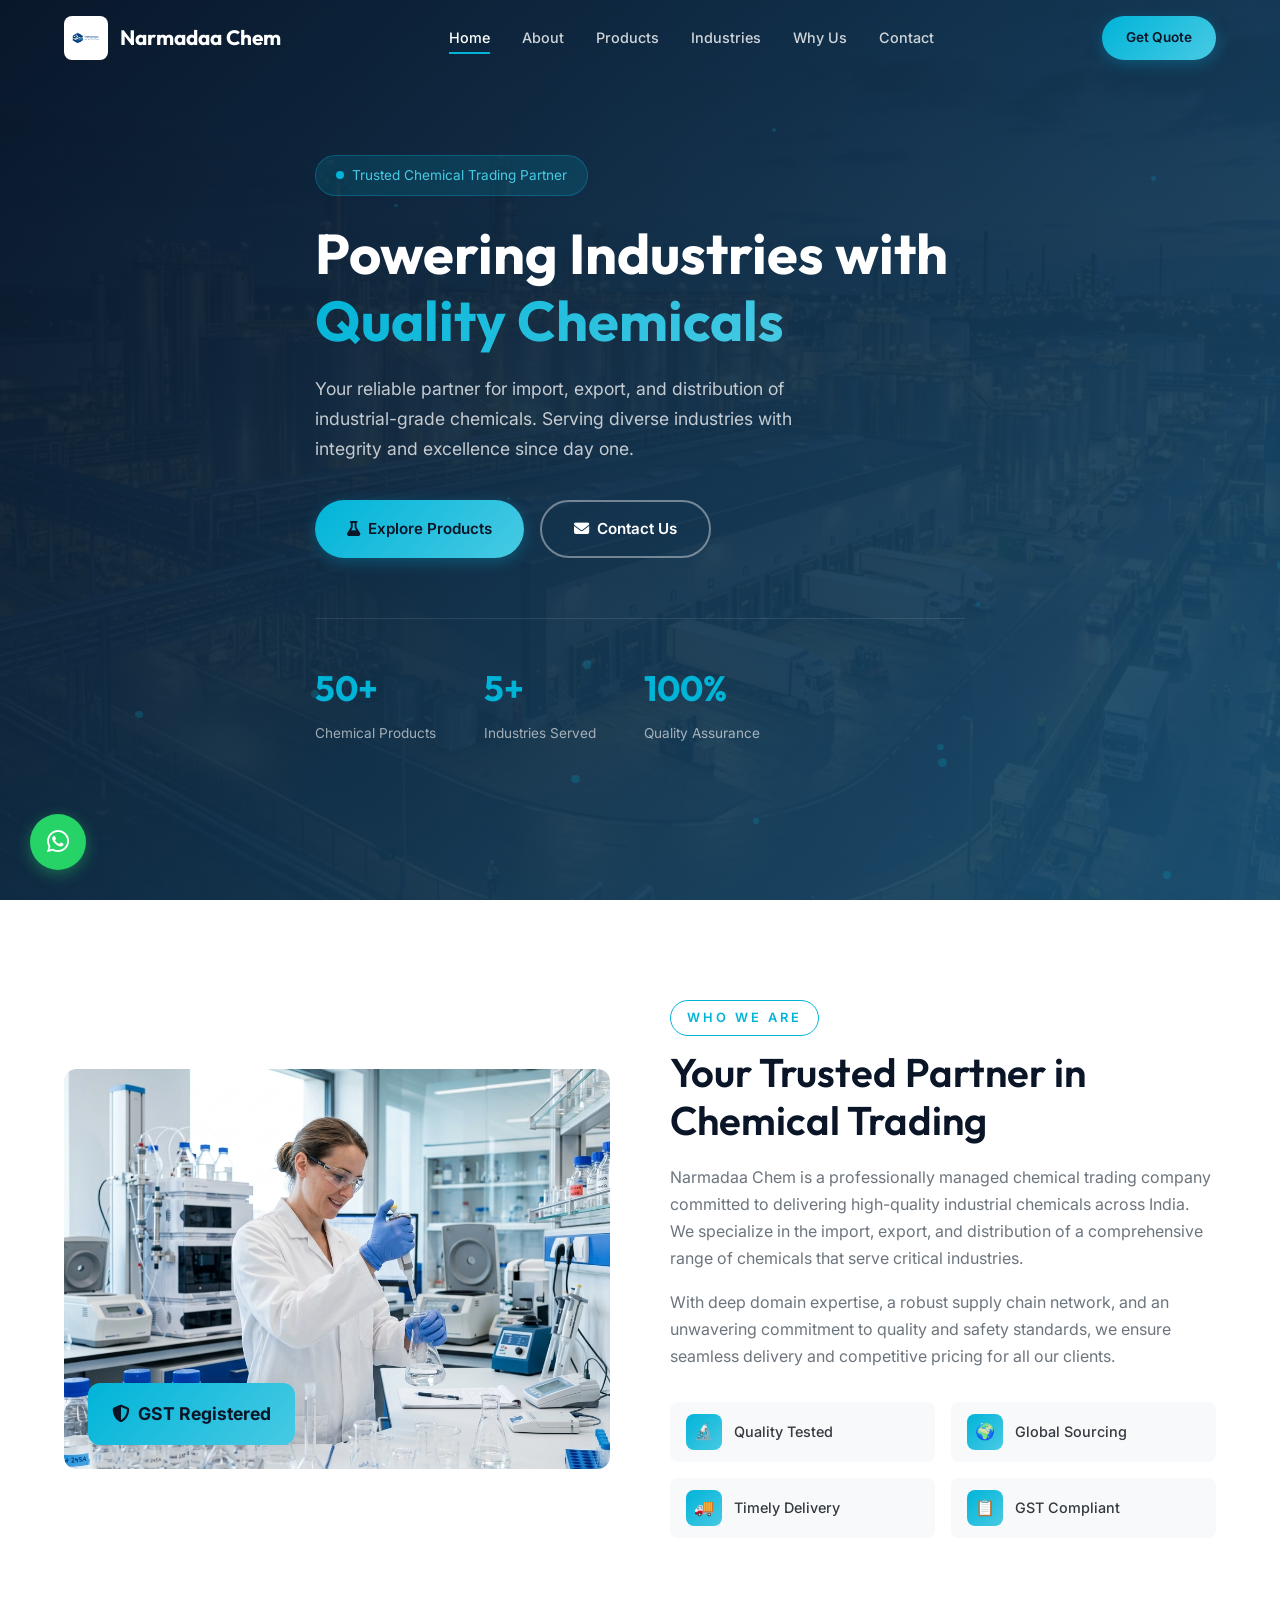
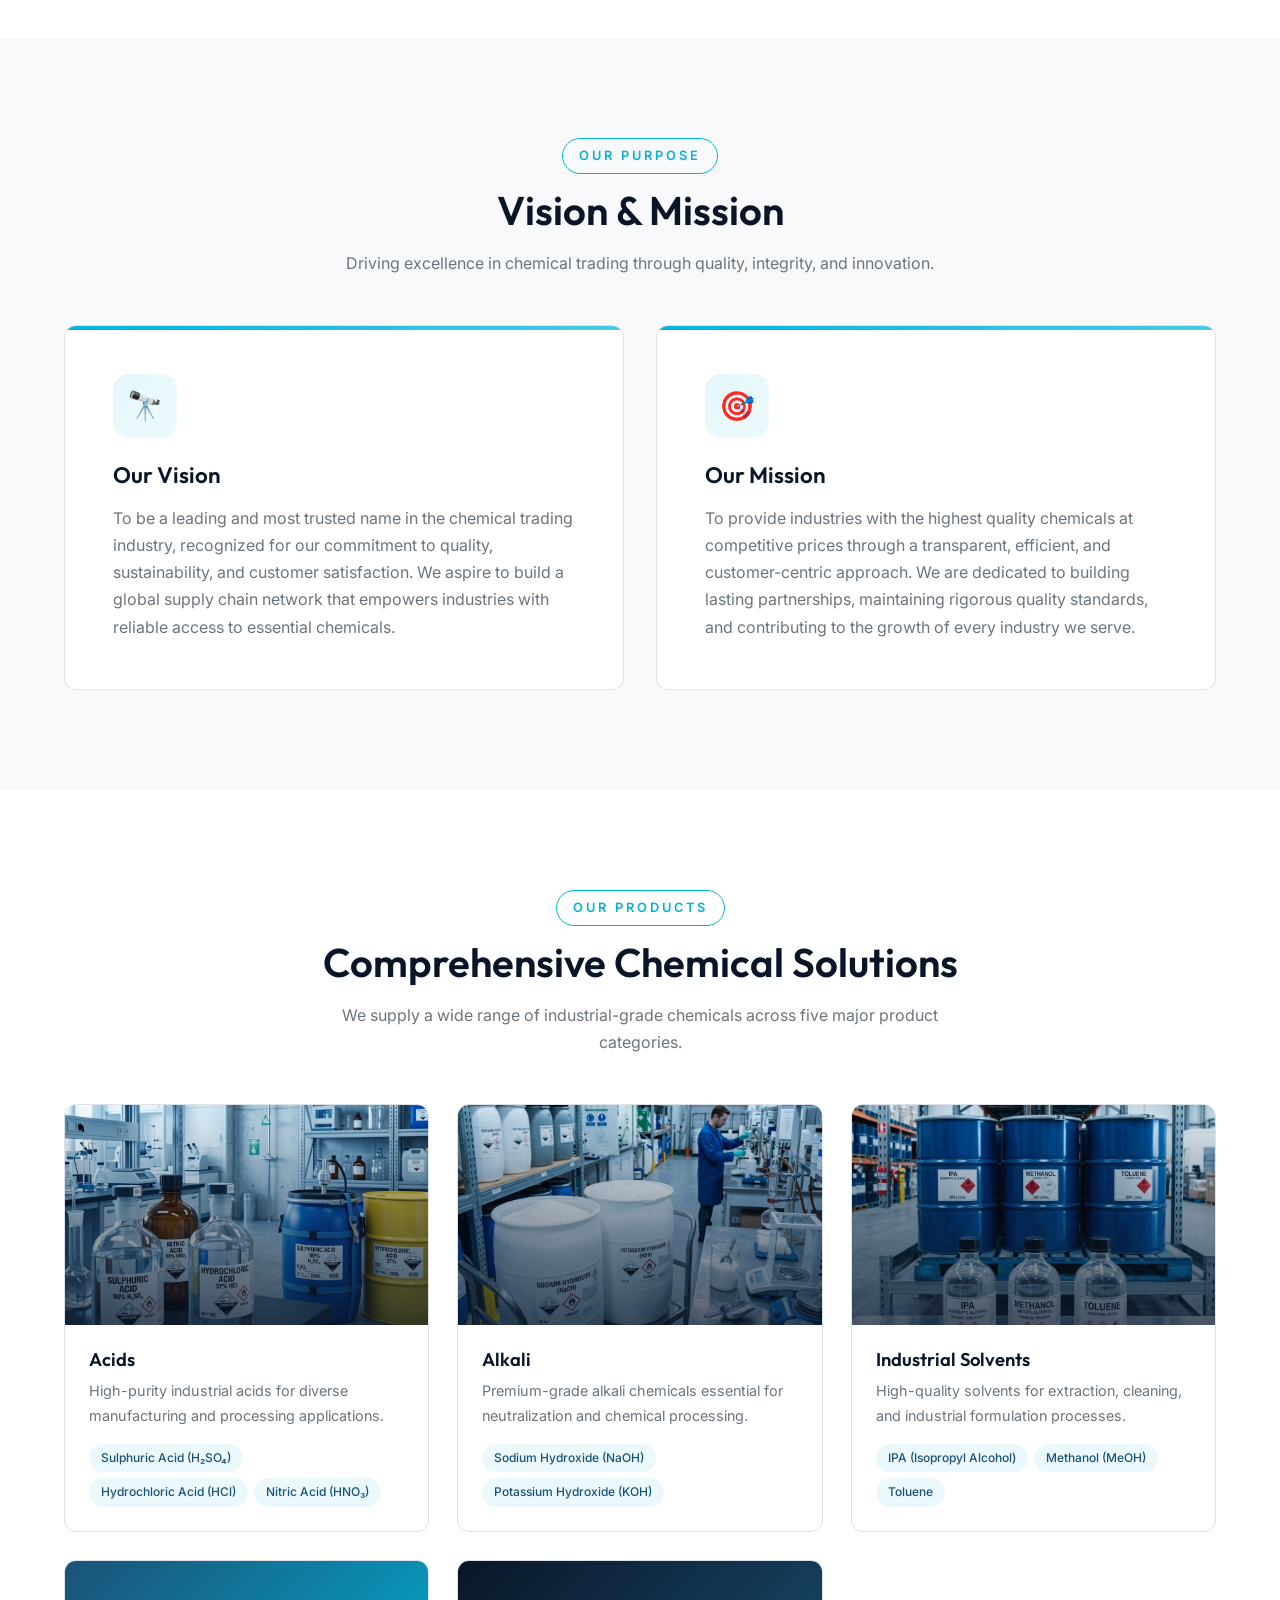
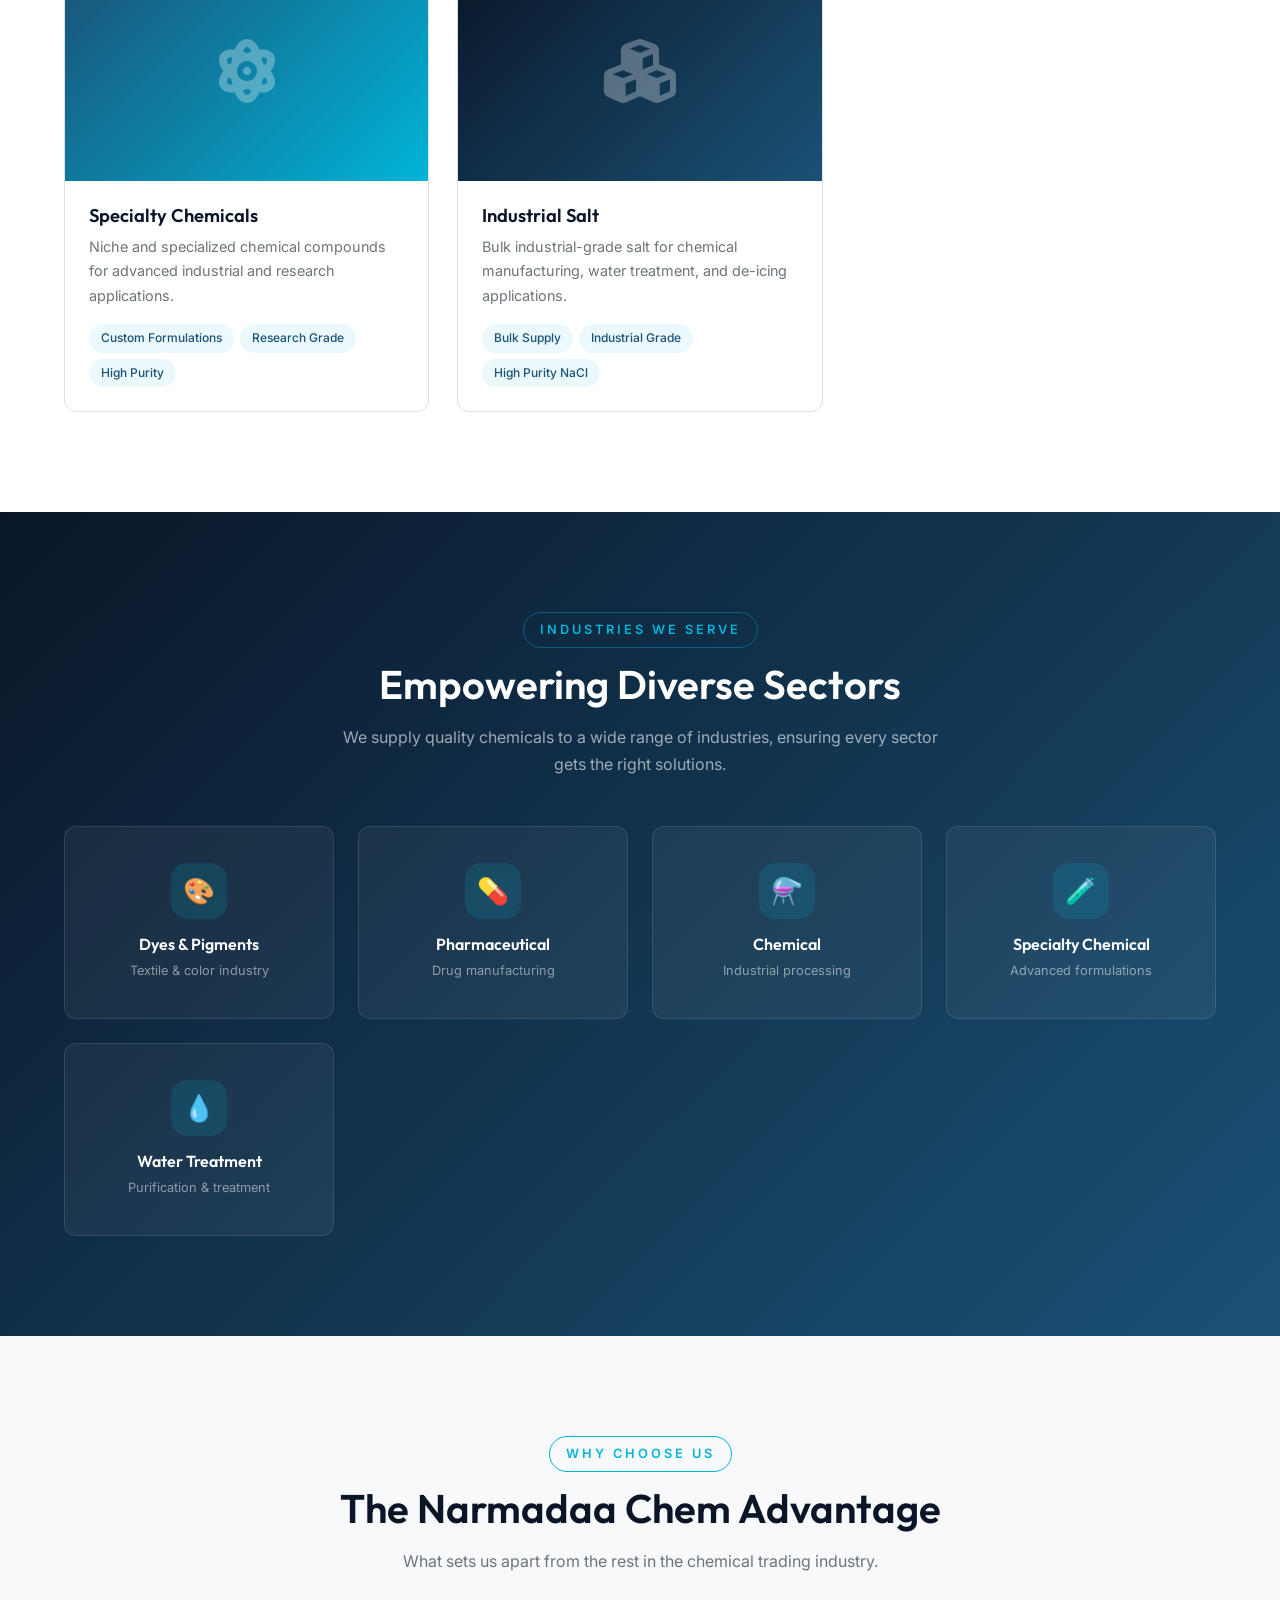
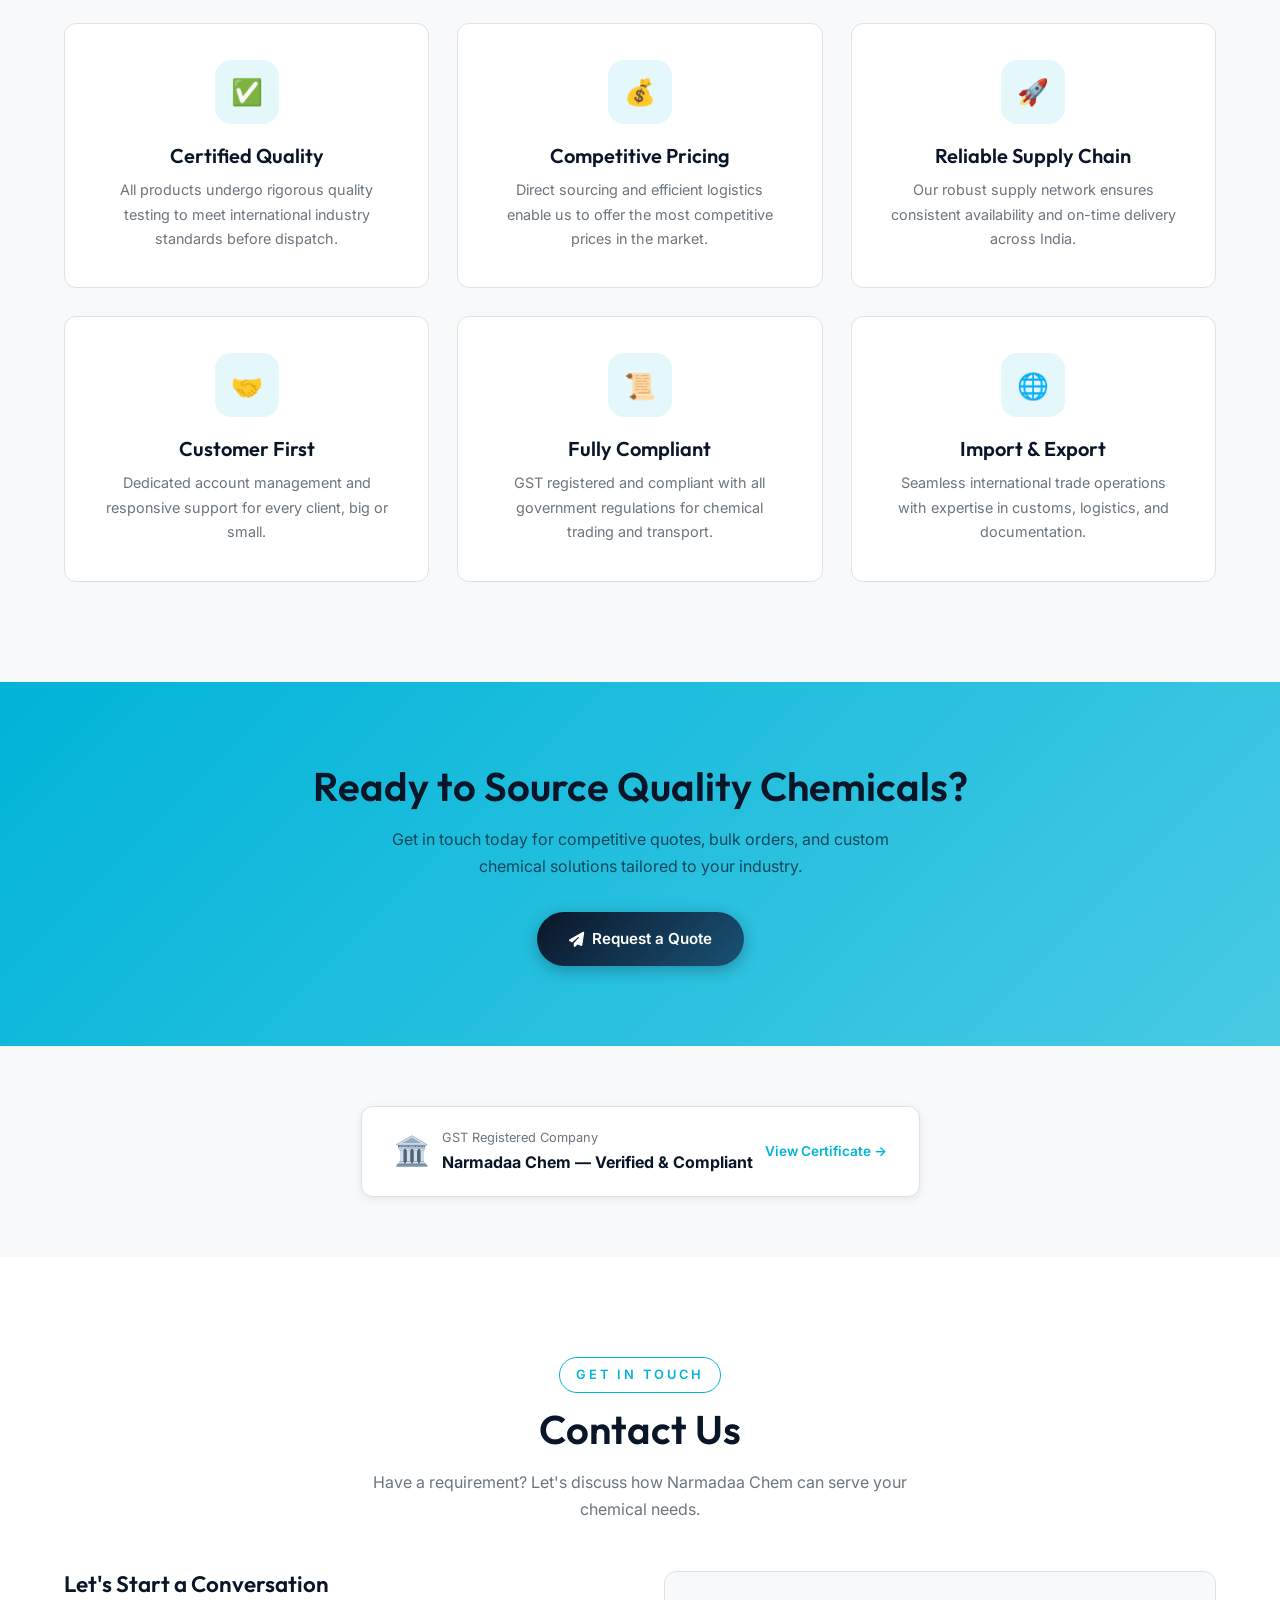
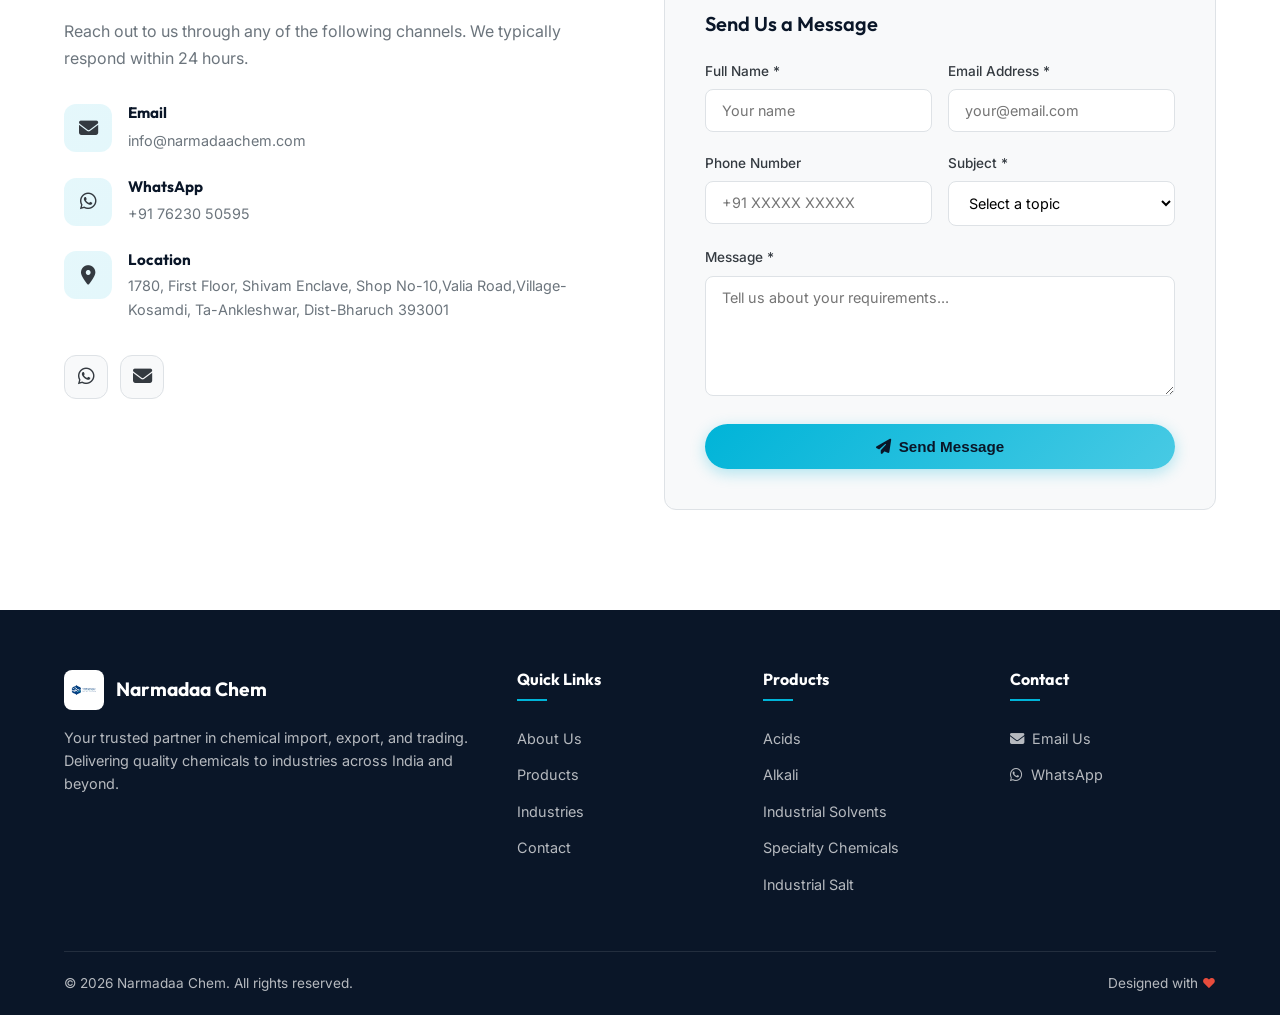
==== commit 4945aa21: "Add files via upload" ====
--- a/index.html
+++ b/index.html
@@ -374,7 +374,7 @@
             <div class="icon"><i class="fab fa-whatsapp"></i></div>
             <div>
               <h4>WhatsApp</h4>
-              <a href="https://wa.me/917623050595" target="_blank" rel="noopener">+91 76230 50595</a>
+              <a href="https://wa.me/917801952066" target="_blank" rel="noopener">+91 76230 50595</a>
             </div>
           </div>
           <div class="contact-item">
@@ -386,7 +386,7 @@
             </div>
           </div>
           <div class="social-links">
-            <a href="https://wa.me/917623050595" target="_blank" rel="noopener" class="social-link"
+            <a href="https://wa.me/917801952066" target="_blank" rel="noopener" class="social-link"
               aria-label="WhatsApp"><i class="fab fa-whatsapp"></i></a>
             <!--<a href="#" target="_blank" rel="noopener" class="social-link" aria-label="LinkedIn"><i
                 class="fab fa-linkedin-in"></i></a> -->
@@ -468,7 +468,7 @@
         <div class="footer-col">
           <h4>Contact</h4>
           <a href="mailto:info@narmadaachem.com"><i class="fas fa-envelope"></i>&nbsp; Email Us</a>
-          <a href="https://wa.me/917623050595" target="_blank" rel="noopener"><i class="fab fa-whatsapp"></i>&nbsp;
+          <a href="https://wa.me/917801952066" target="_blank" rel="noopener"><i class="fab fa-whatsapp"></i>&nbsp;
             WhatsApp</a>
           <!-- <a href="#" target="_blank" rel="noopener"><i class="fab fa-linkedin-in"></i>&nbsp; LinkedIn</a> -->
         </div>
@@ -481,7 +481,7 @@
   </footer>
 
   <!-- ===== FLOATING BUTTONS ===== -->
-  <a href="https://wa.me/917623050595" target="_blank" rel="noopener" class="whatsapp-float"
+  <a href="https://wa.me/917801952066" target="_blank" rel="noopener" class="whatsapp-float"
     aria-label="Chat on WhatsApp"><i class="fab fa-whatsapp"></i></a>
   <button class="back-to-top" aria-label="Back to top"><i class="fas fa-arrow-up"></i></button>
 
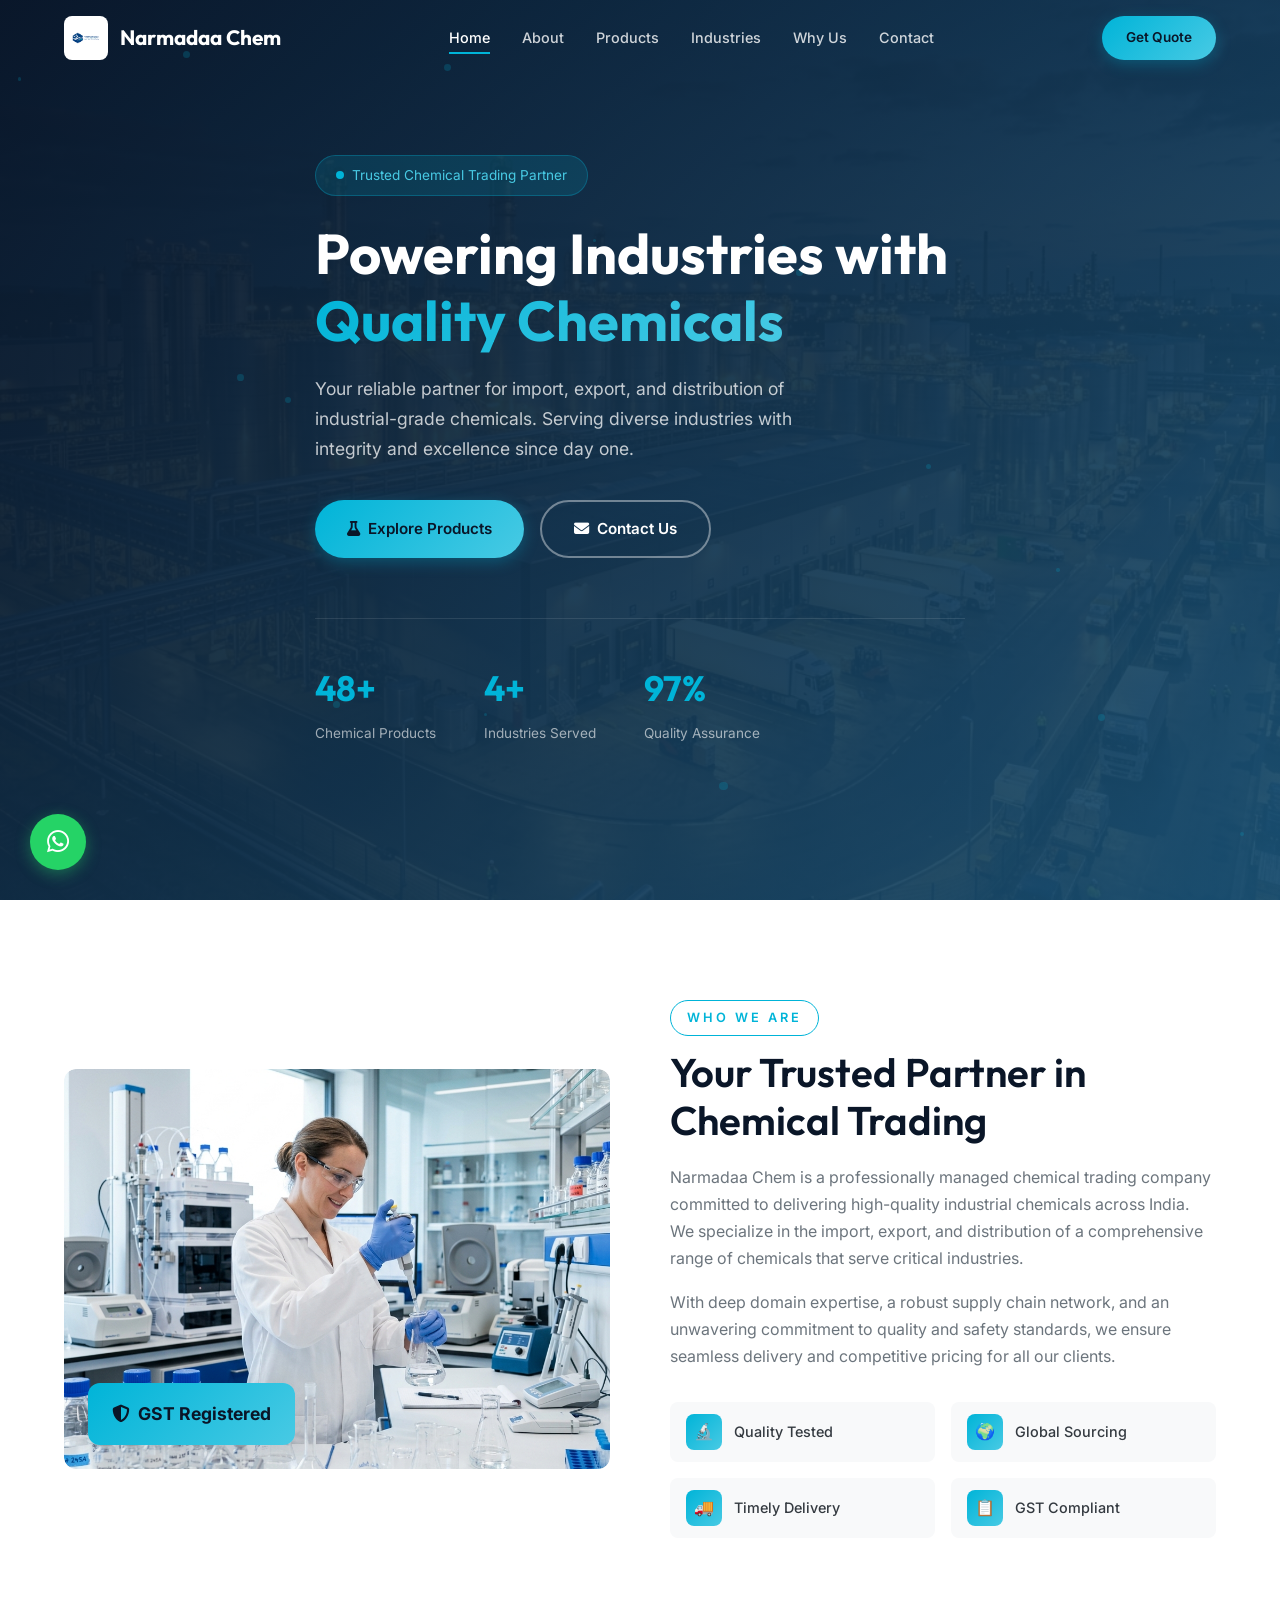
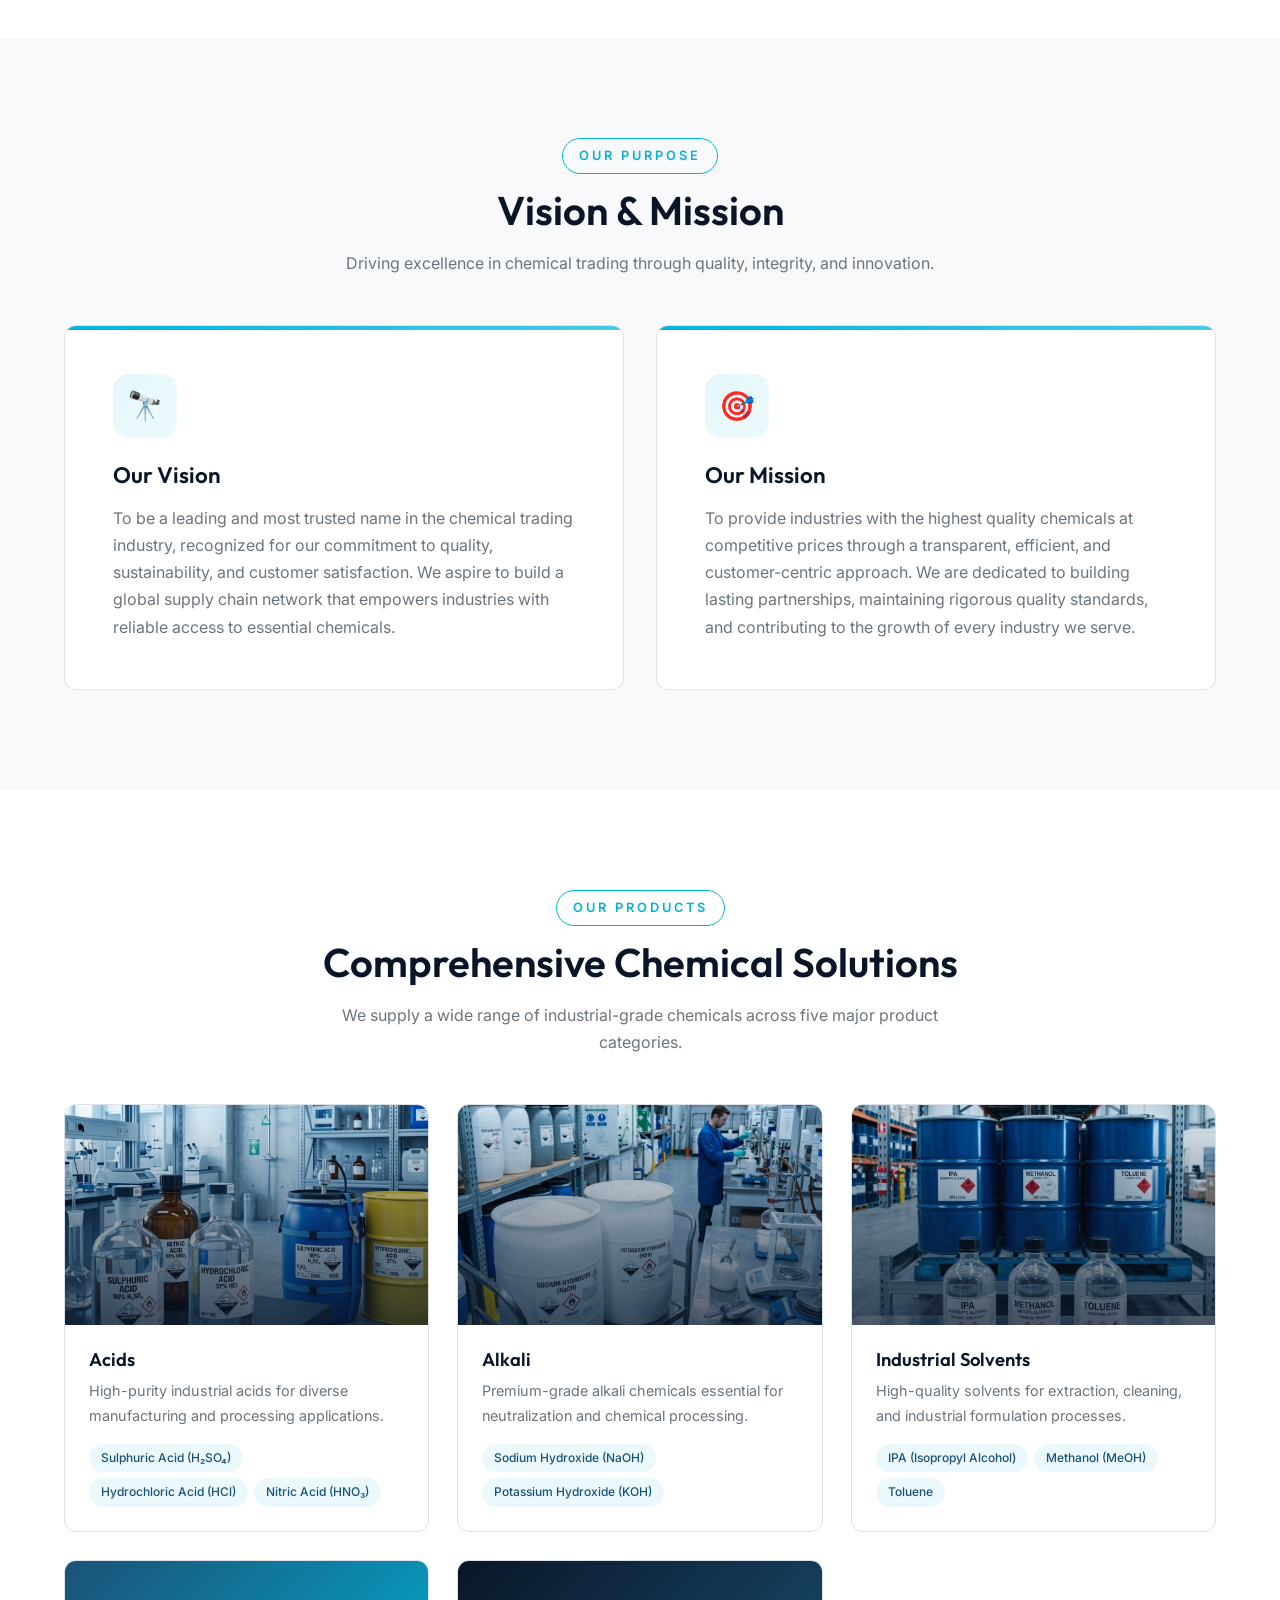
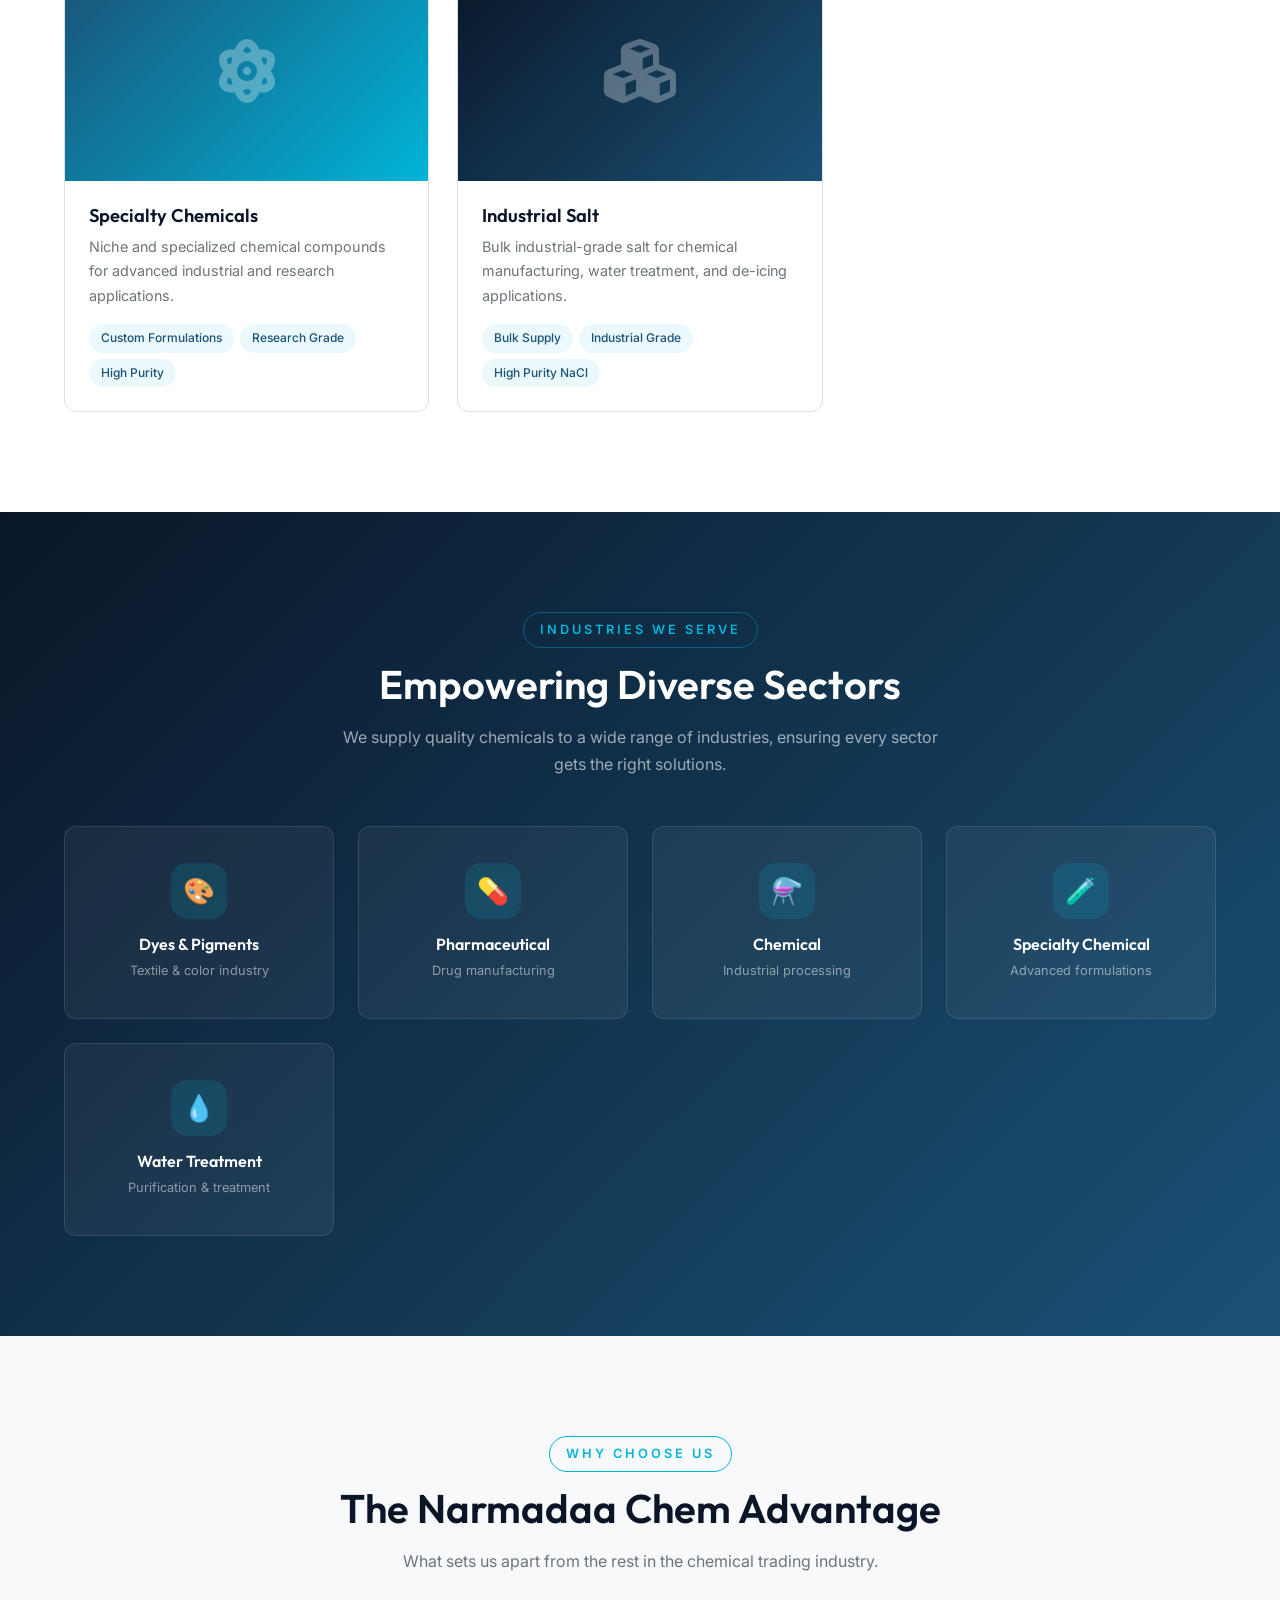
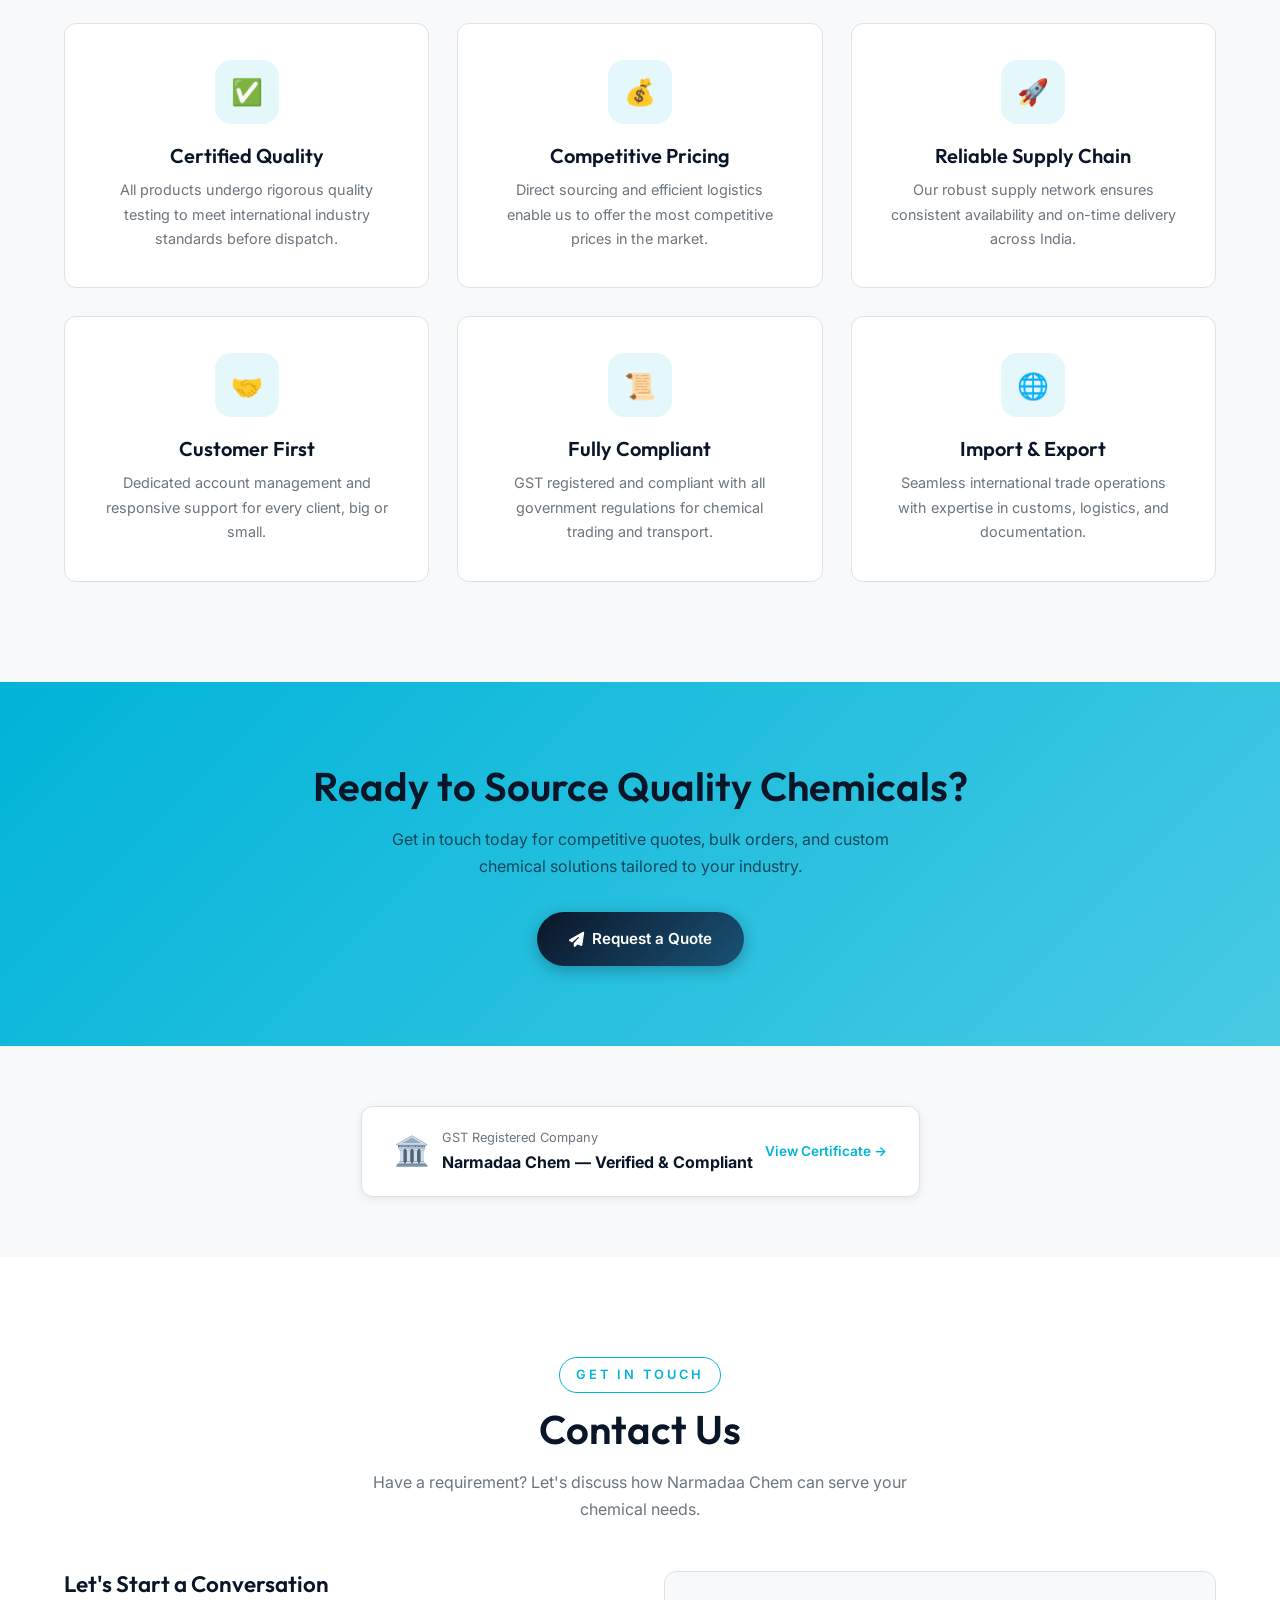
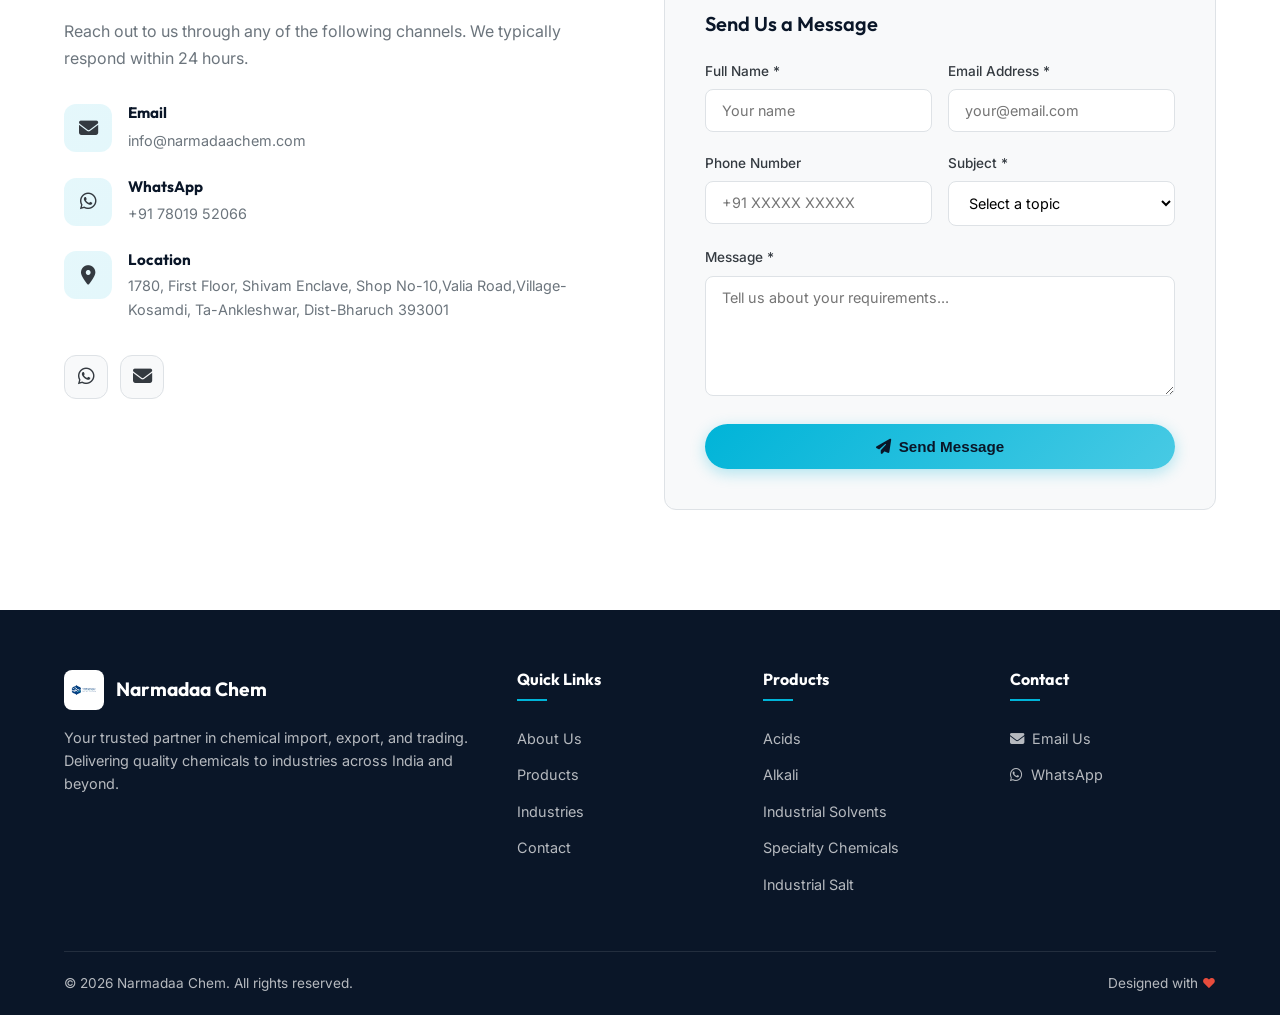
==== commit 04a83a8d: "Add files via upload" ====
--- a/index.html
+++ b/index.html
@@ -374,7 +374,7 @@
             <div class="icon"><i class="fab fa-whatsapp"></i></div>
             <div>
               <h4>WhatsApp</h4>
-              <a href="https://wa.me/917801952066" target="_blank" rel="noopener">+91 76230 50595</a>
+              <a href="https://wa.me/917801952066" target="_blank" rel="noopener">+91 78019 52066</a>
             </div>
           </div>
           <div class="contact-item">
